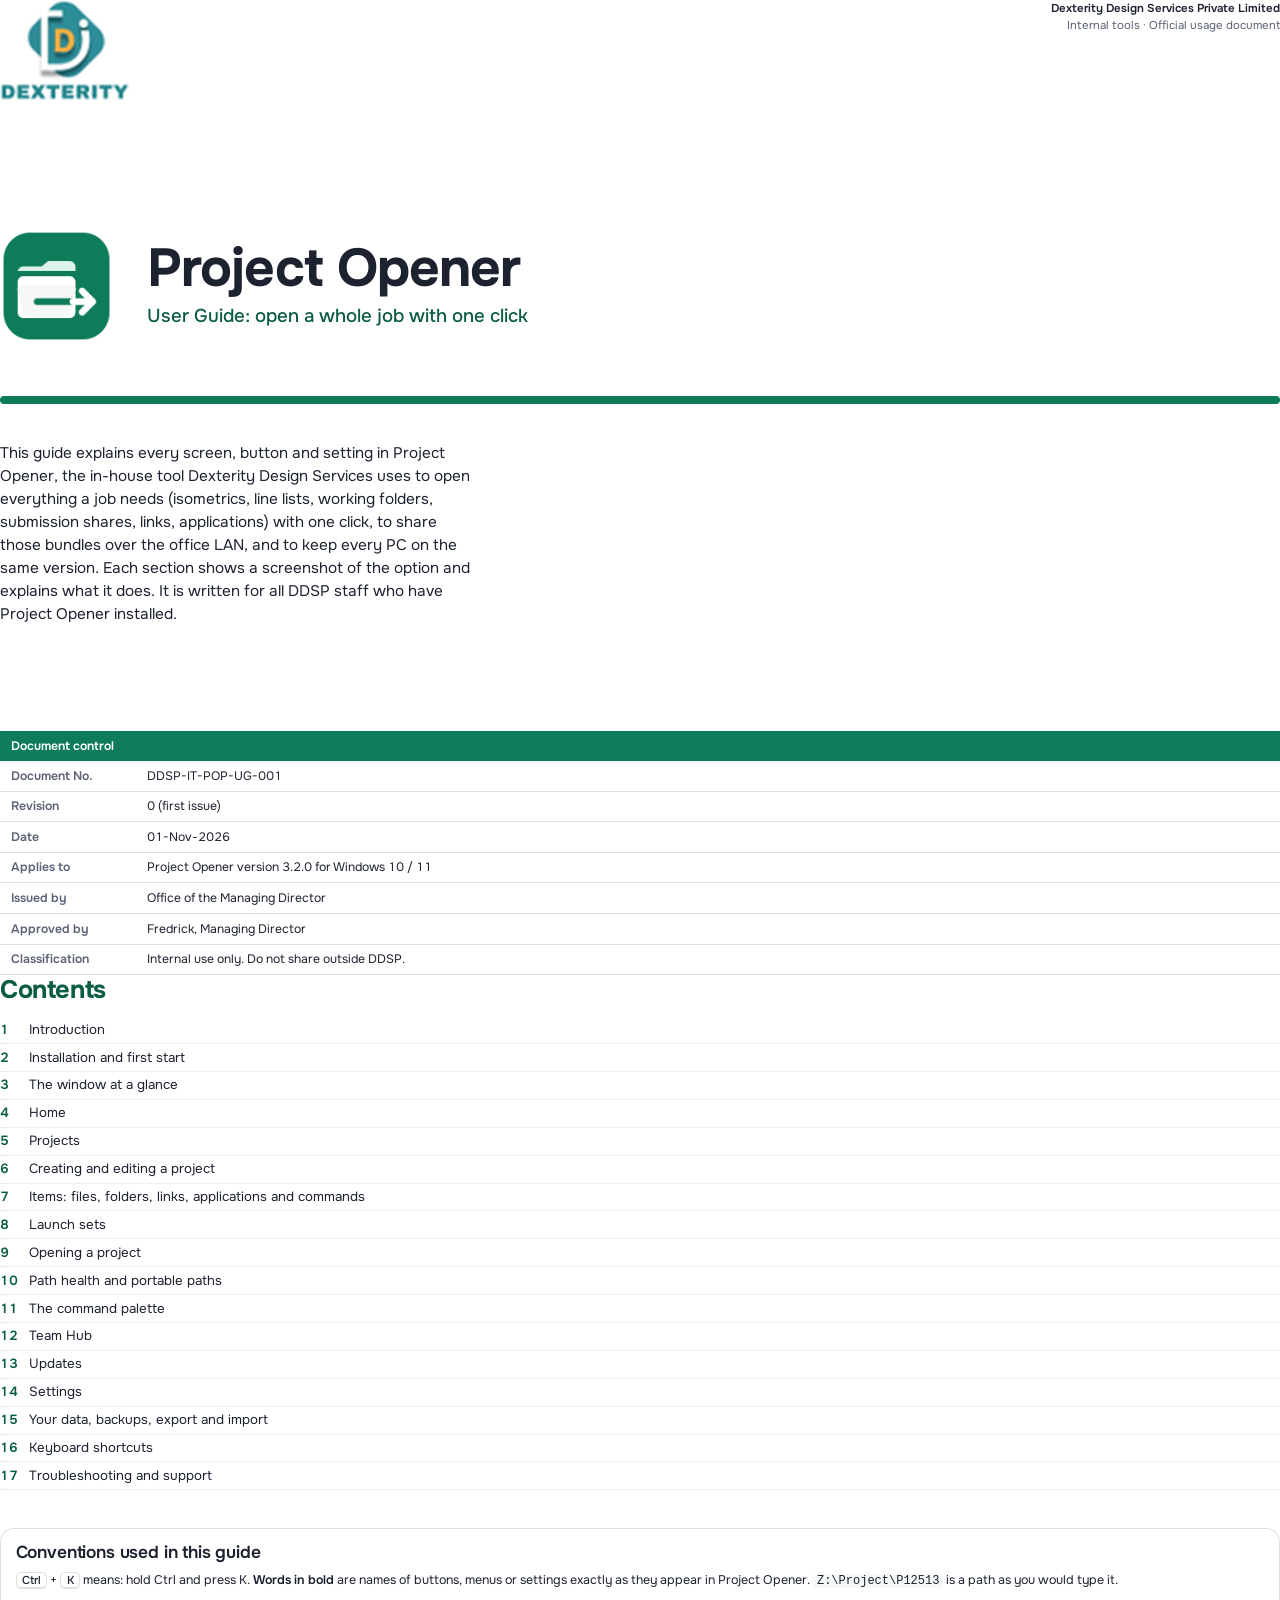
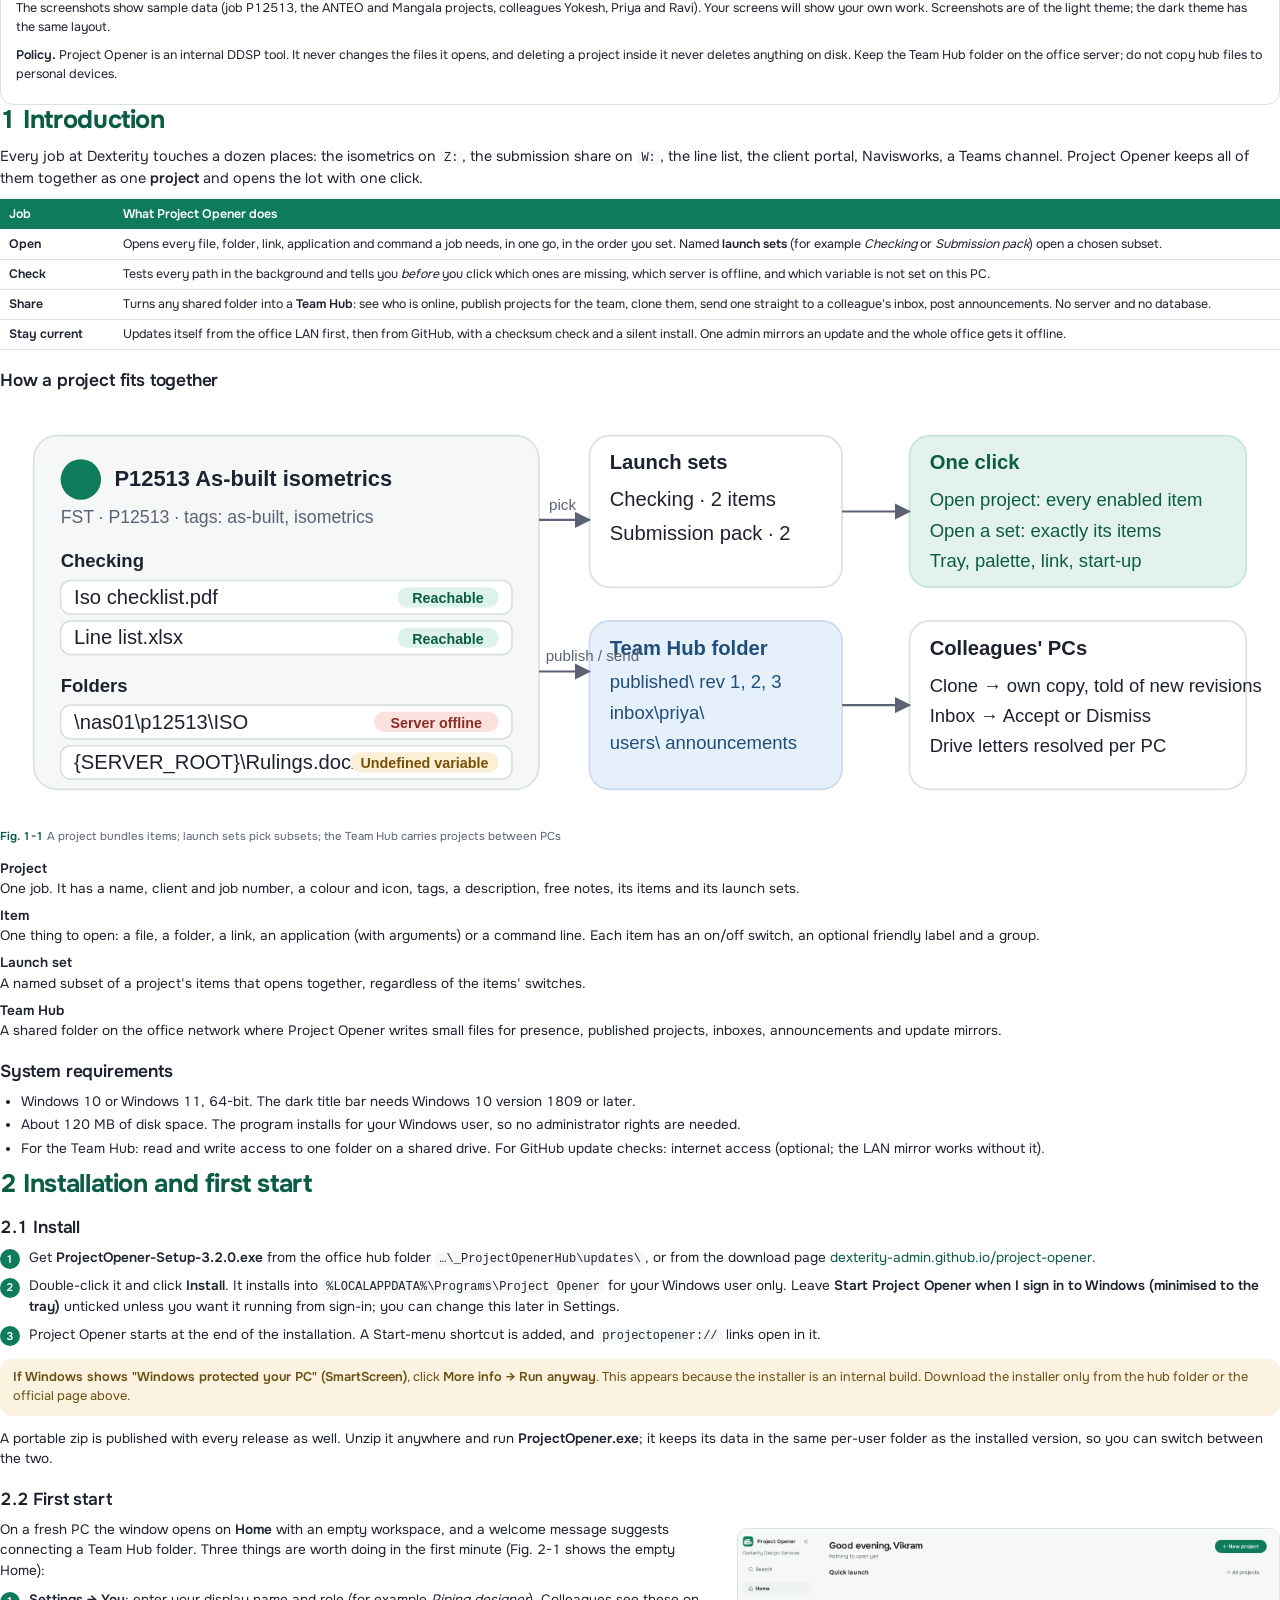
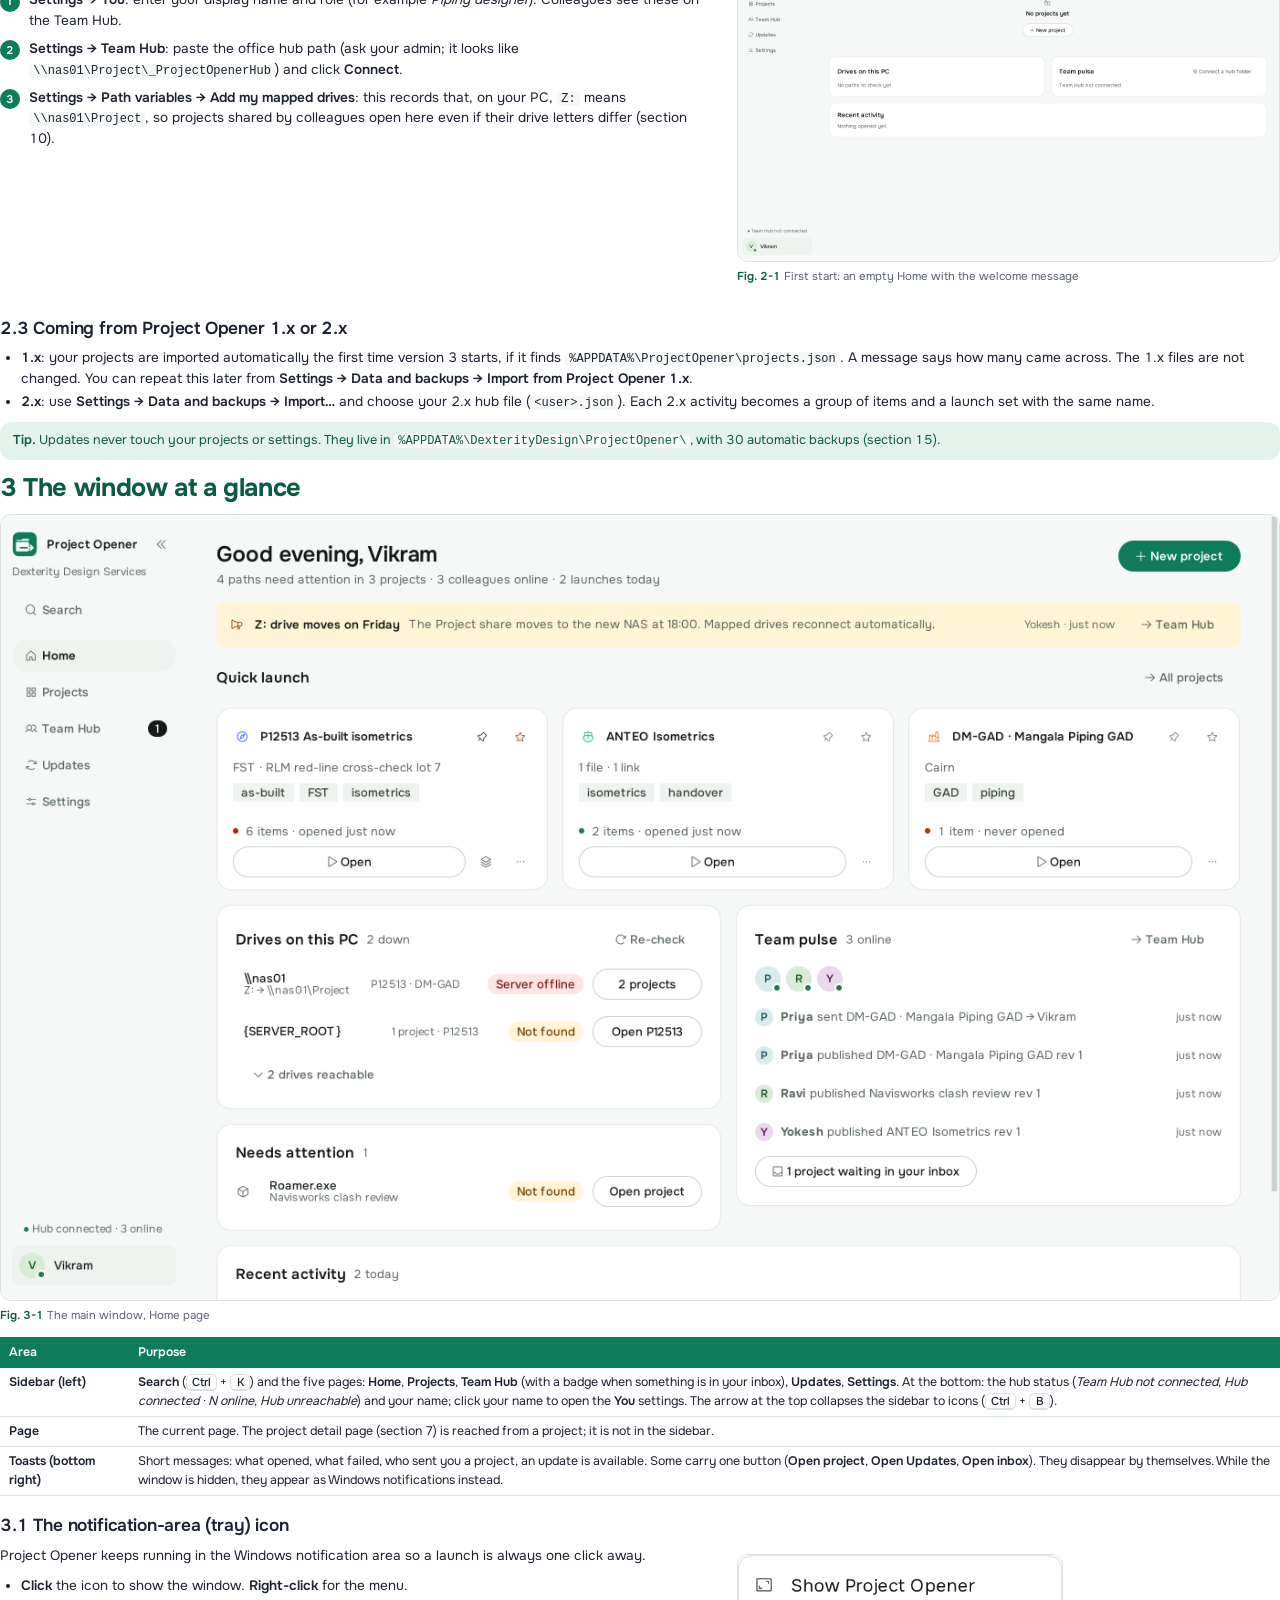
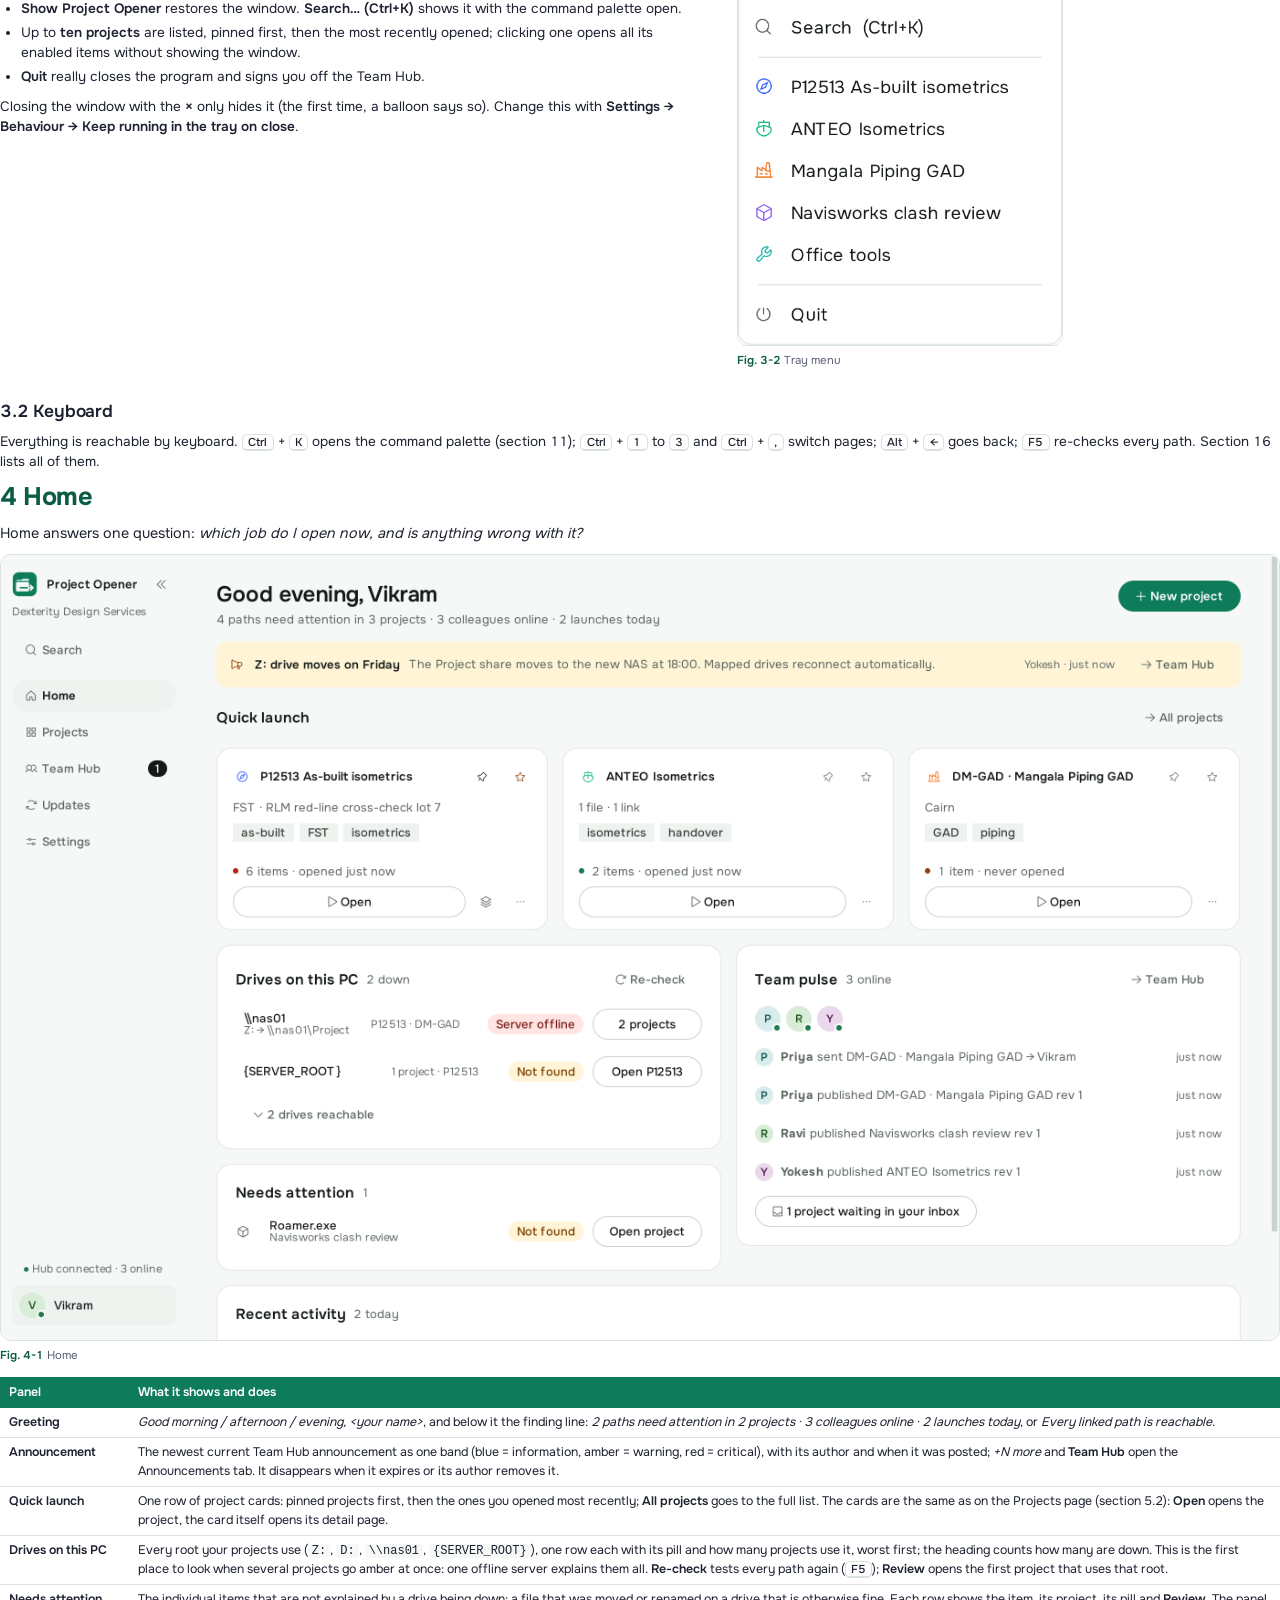
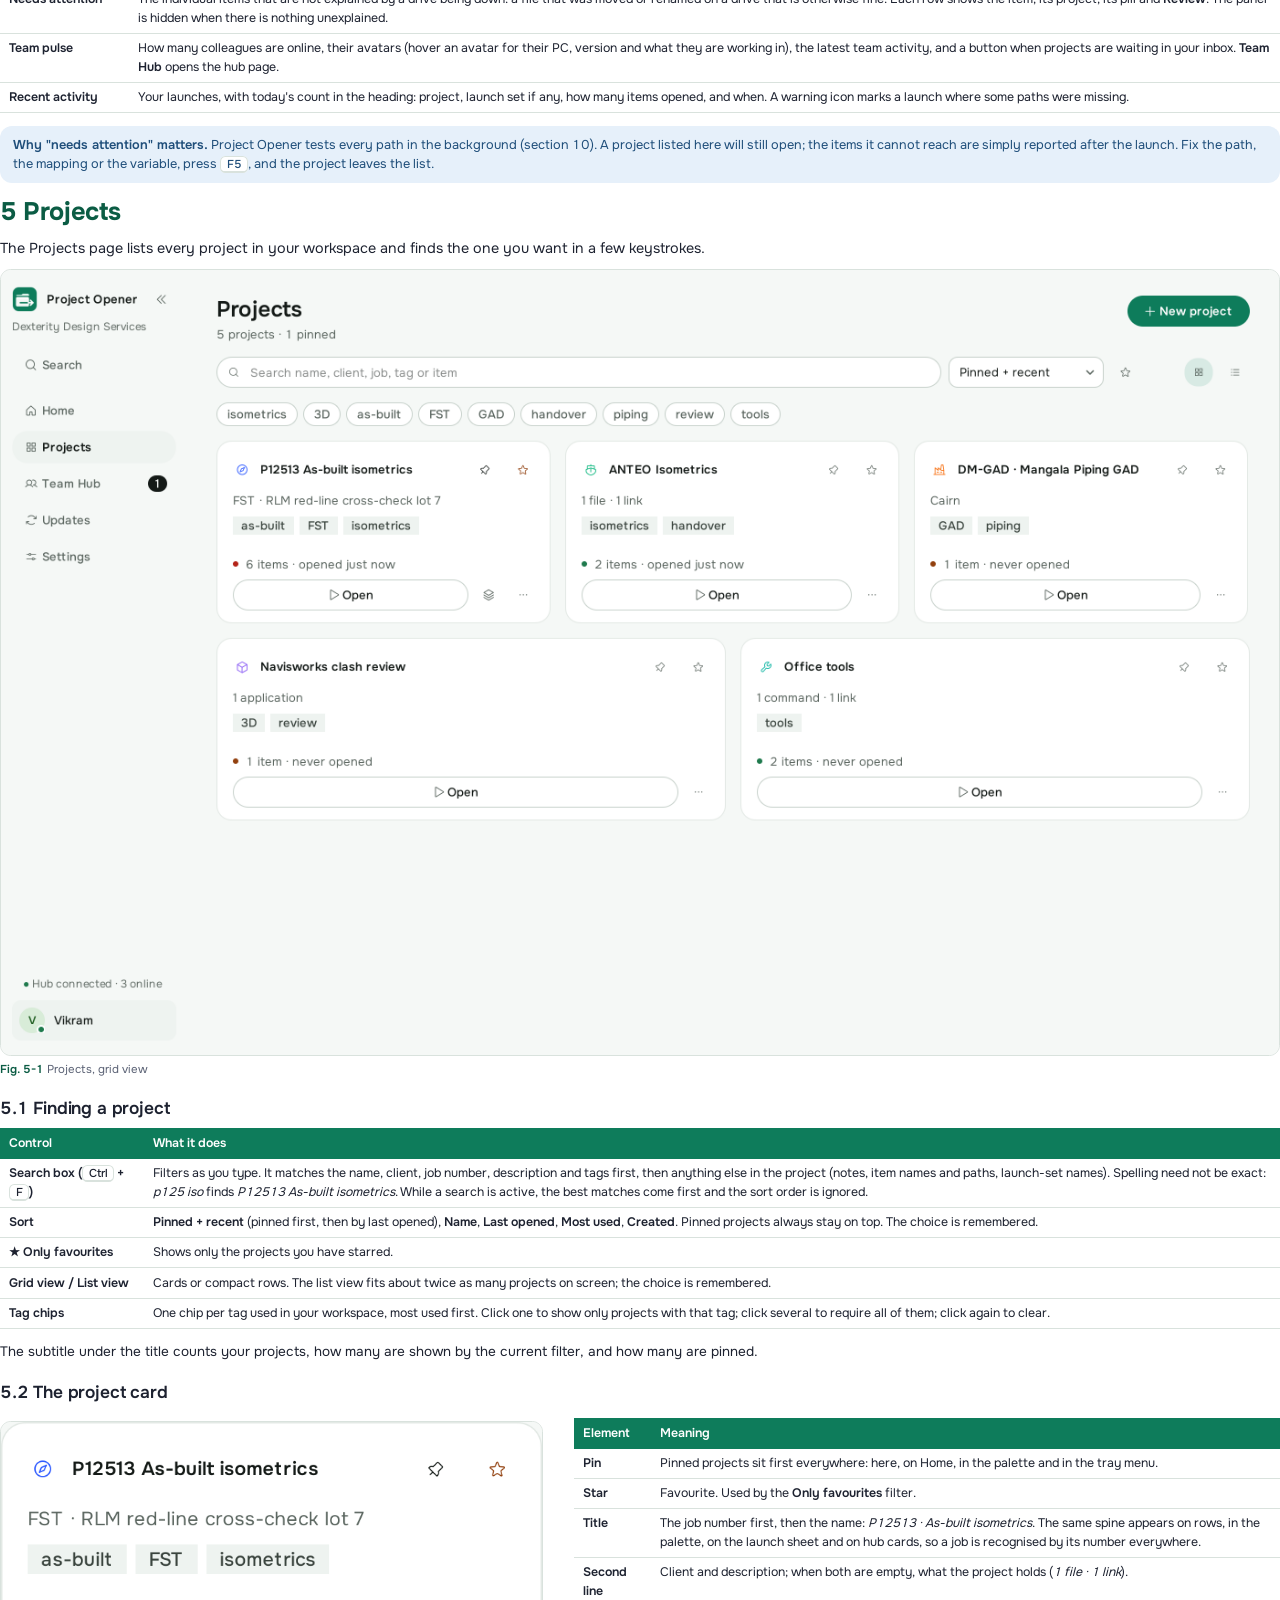
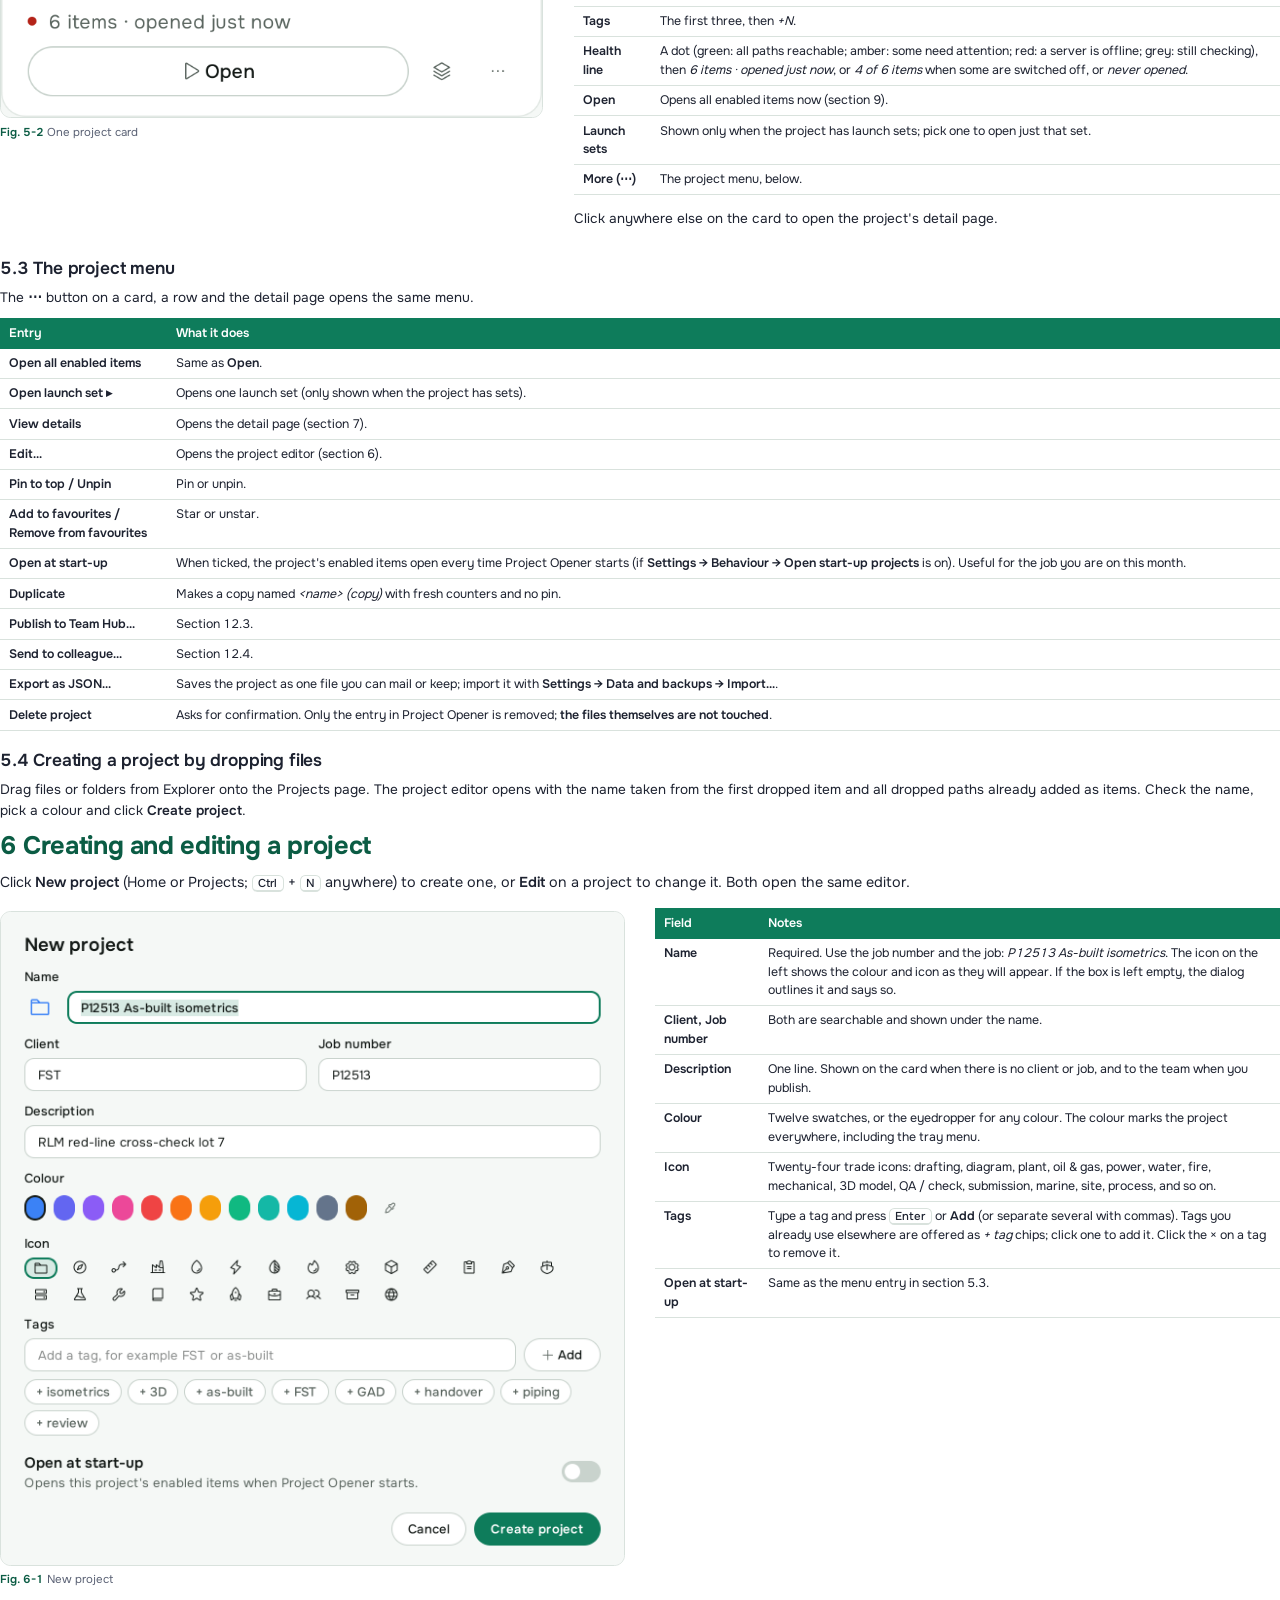
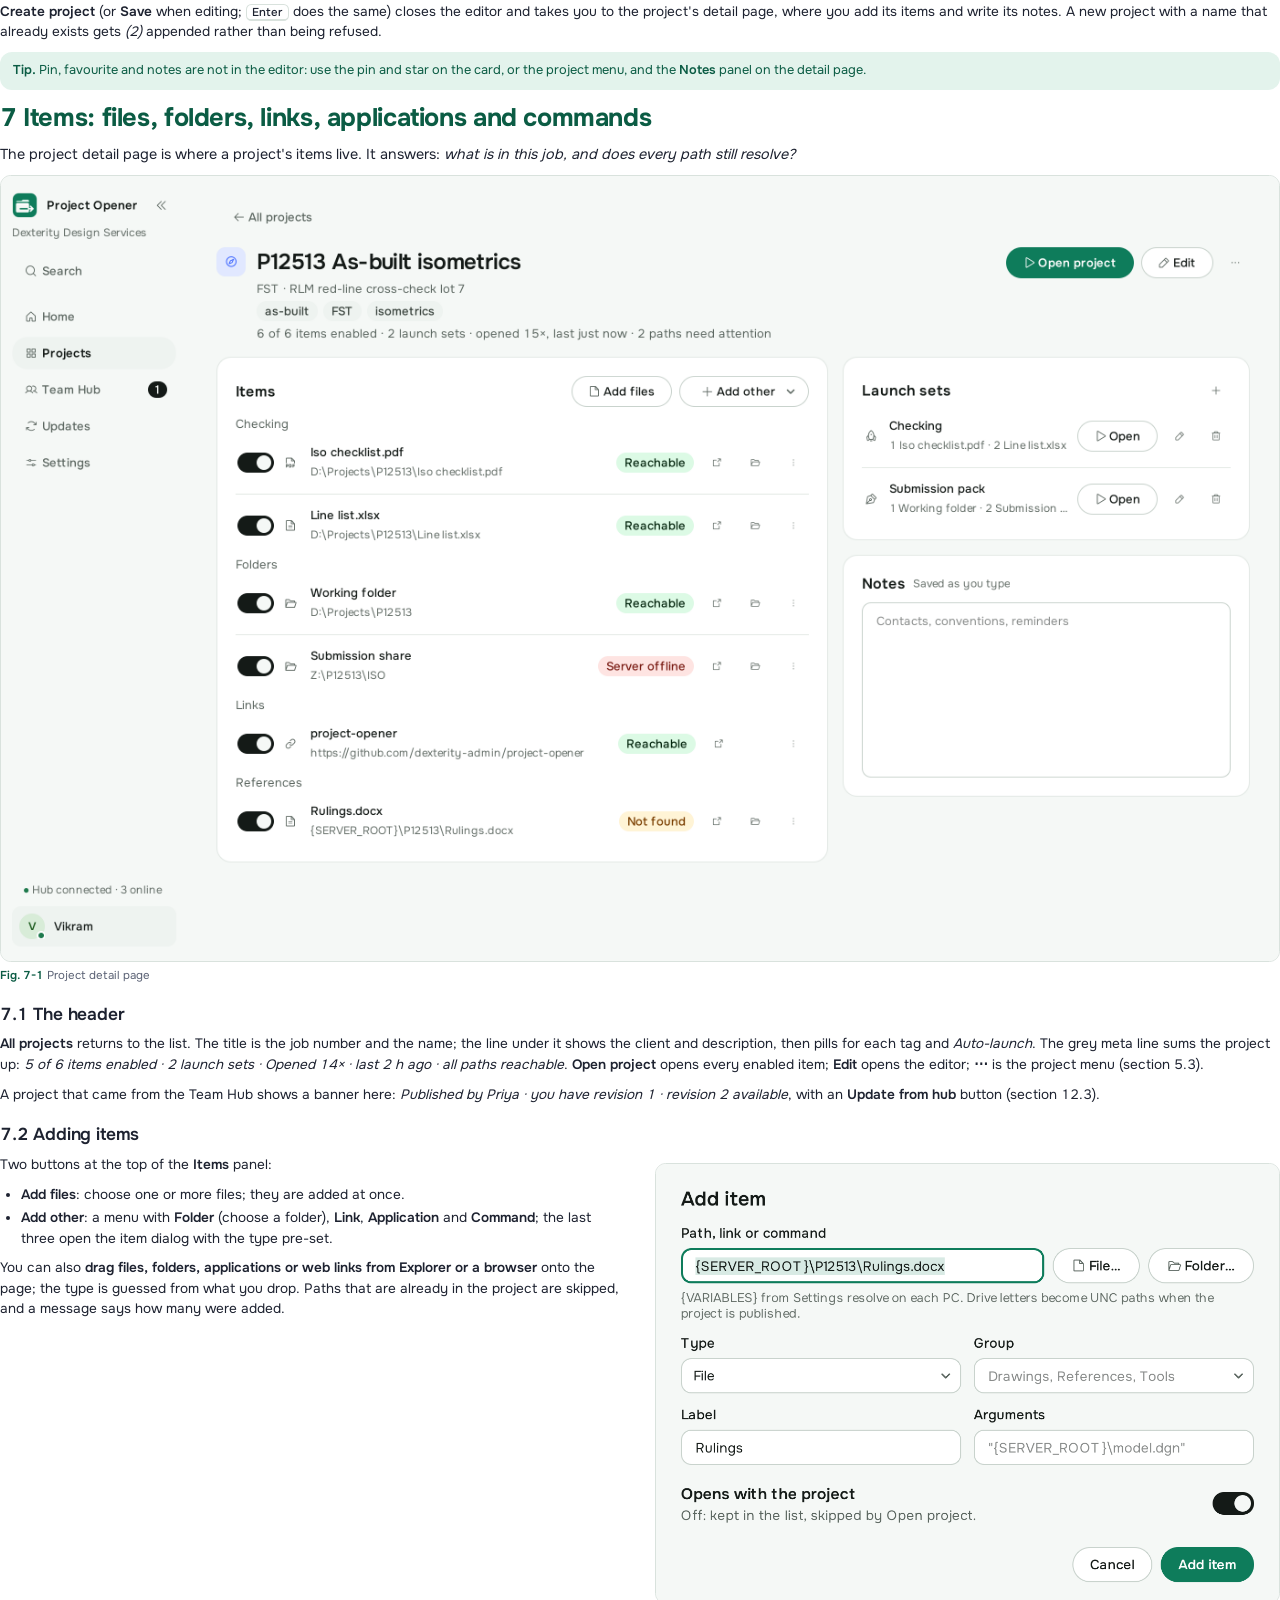
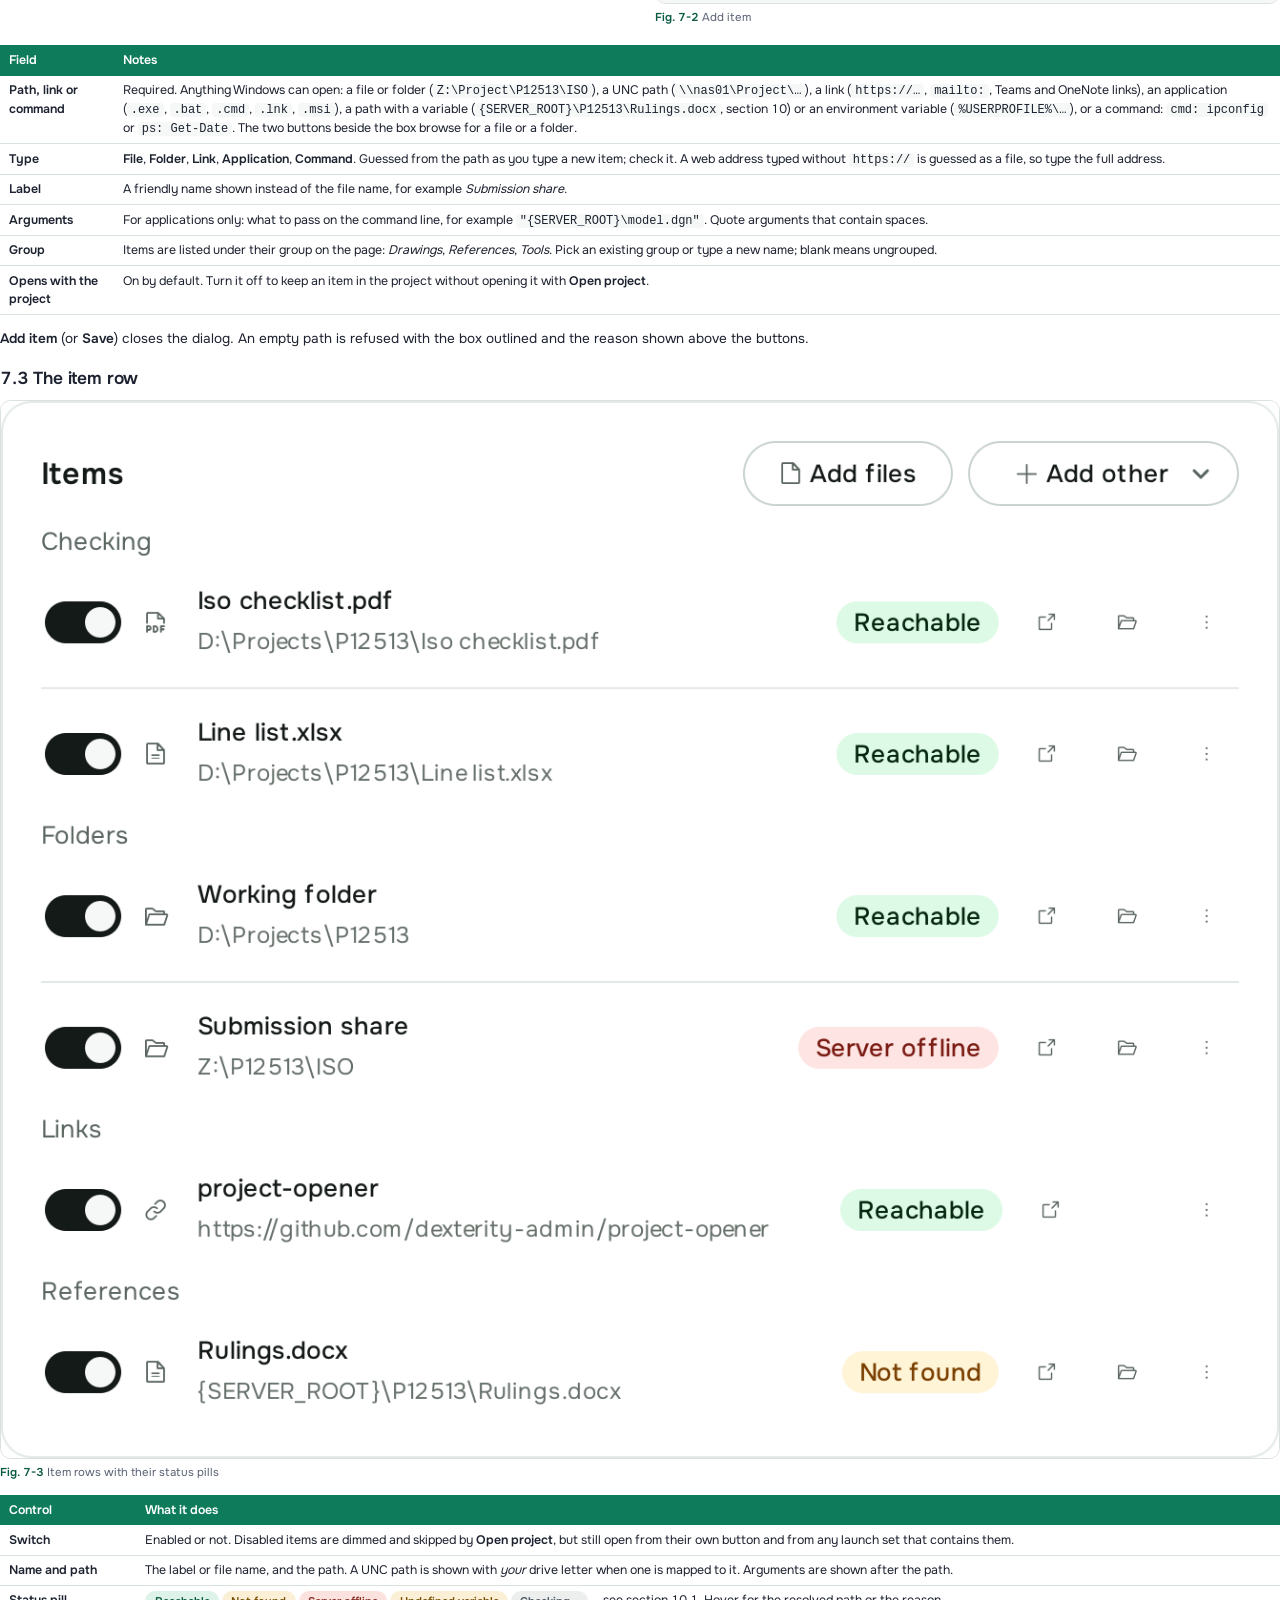
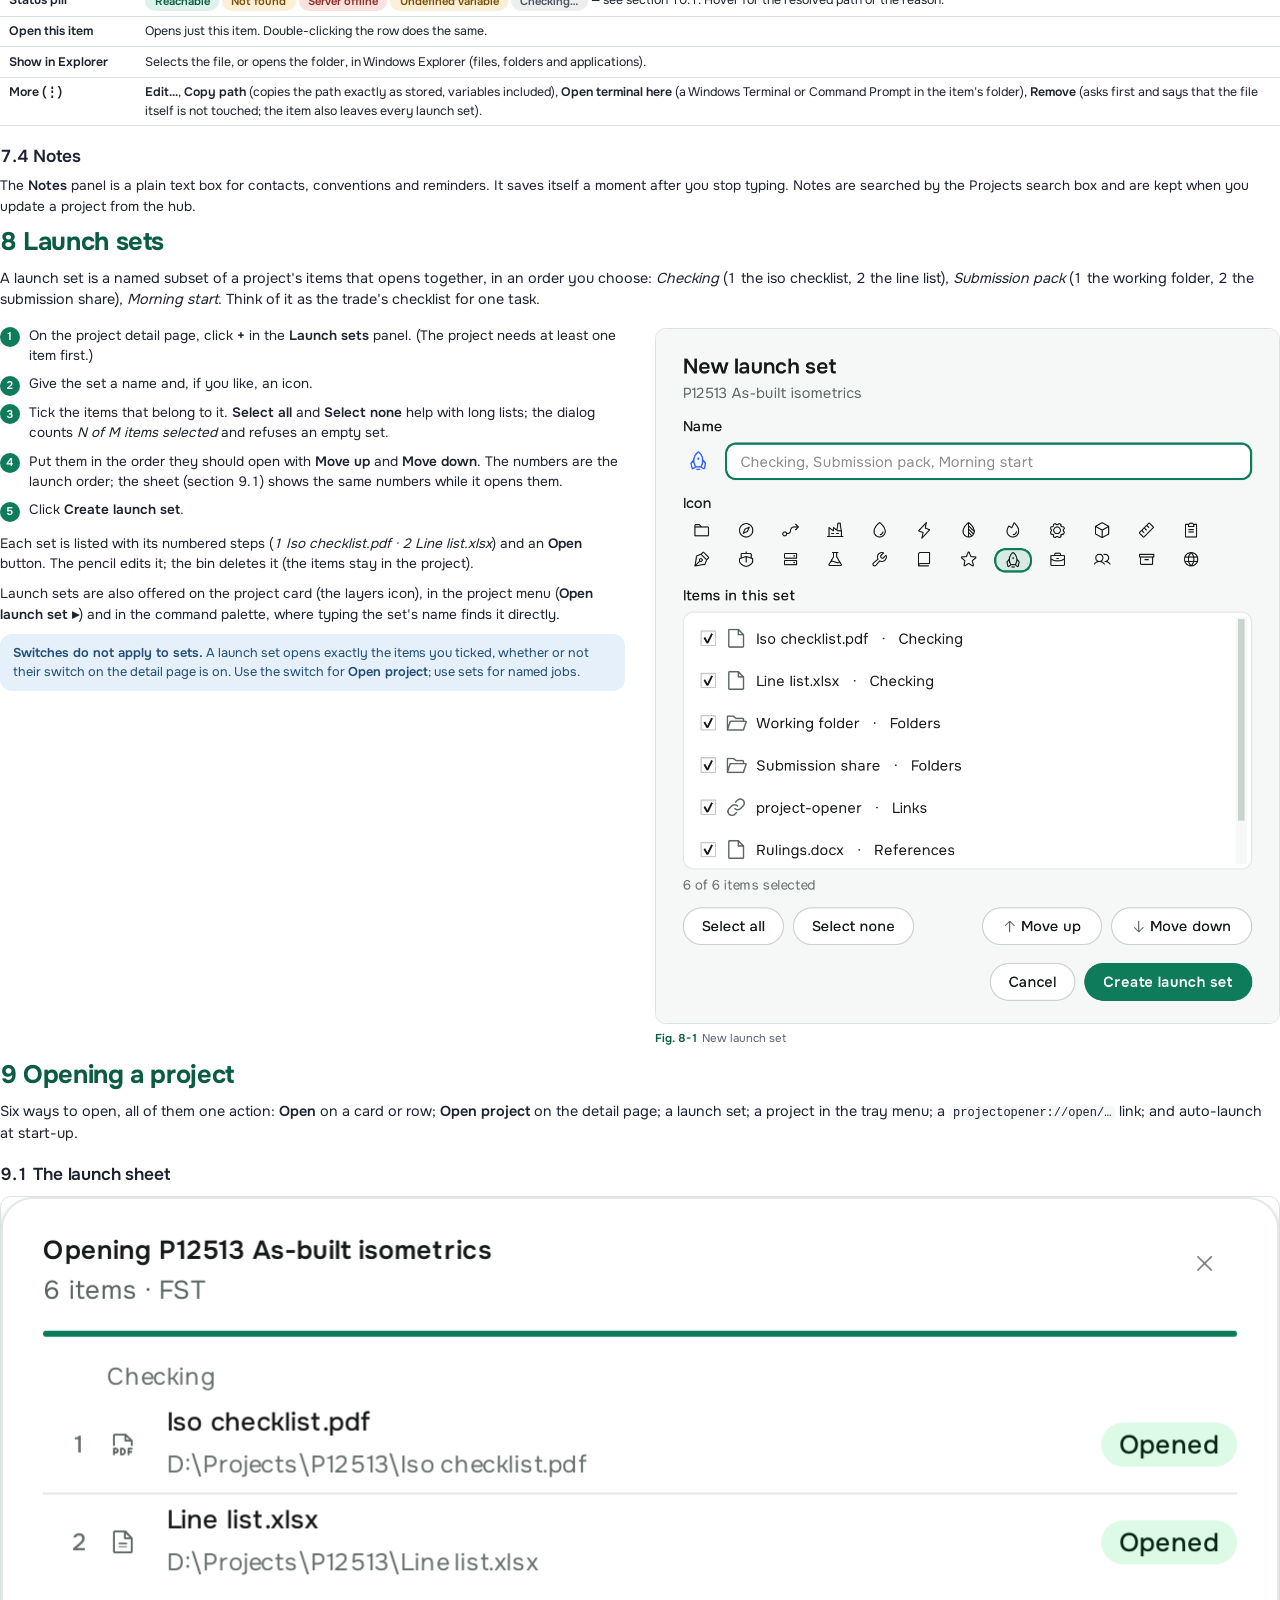
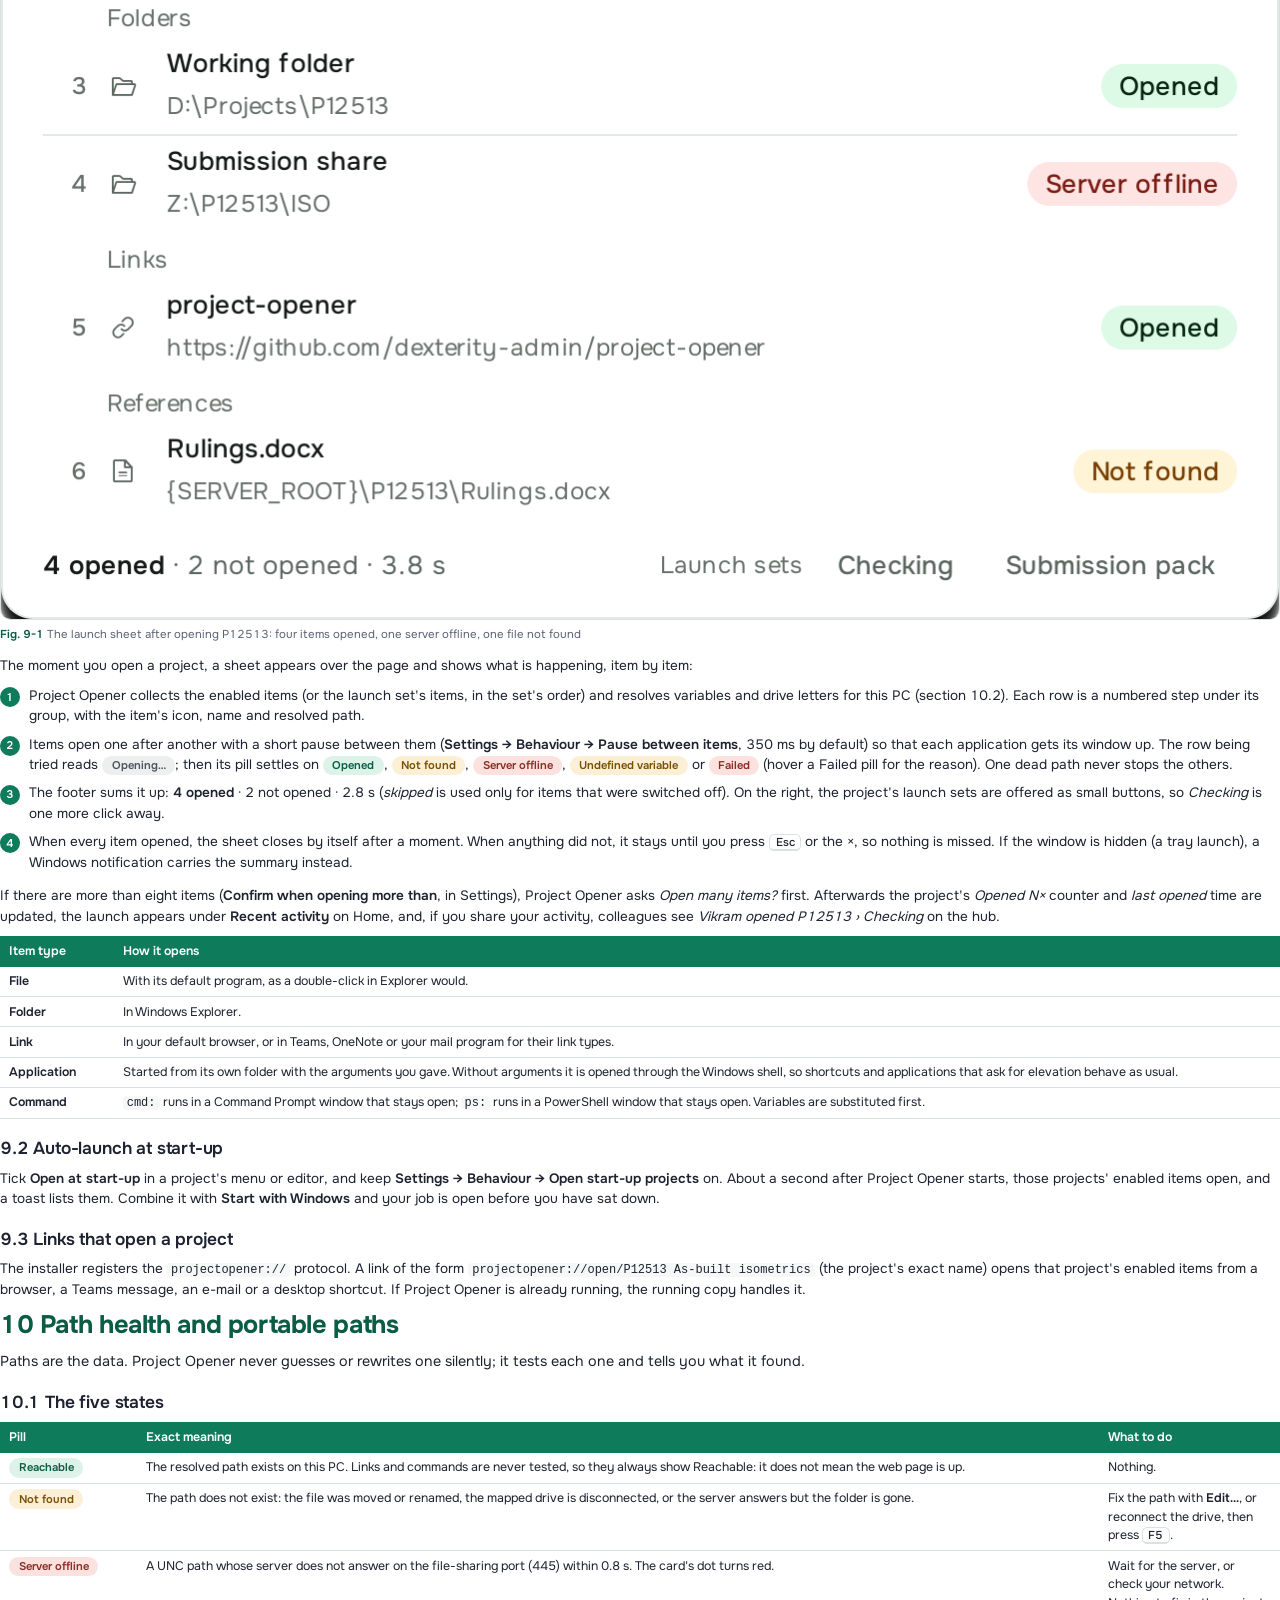
==== docs/guide/guide.html @ b3816e90 "3.2.0: app and landing page taken to a juror-confirmed 10/10, launch sheet, user guide App (independ" ====
<!doctype html>
<html lang="en">
<head>
<meta charset="utf-8">
<title>Project Opener User Guide</title>
<link rel="stylesheet" href="guide.css">
<script id="meta" type="application/json">
{"title": "Project Opener User Guide", "doc_no": "DDSP-IT-POP-UG-001", "rev": "0",
 "company": "Dexterity Design Services Private Limited", "classification": "Internal use only",
 "subject": "User guide for Project Opener 3.2 for Windows 10 / 11", "keywords": "Project Opener, Dexterity, user guide, launch bundle, Team Hub"}
</script>
</head>
<body>

<!-- ===================================================== COVER -->
<section class="cover">
  <div class="cover__top">
    <img src="dexterity-logo.png" alt="Dexterity">
    <div class="cover__org"><b>Dexterity Design Services Private Limited</b><br>Internal tools · Official usage document</div>
  </div>
  <div class="cover__title">
    <img src="../../project_opener/resources/icon/app-256.png" alt="">
    <div><h1>Project Opener</h1><p class="sub">User Guide: open a whole job with one click</p></div>
  </div>
  <div class="cover__rule"></div>
  <p class="cover__lead">This guide explains every screen, button and setting in Project Opener, the in-house tool
  Dexterity Design Services uses to open everything a job needs (isometrics, line lists, working folders,
  submission shares, links, applications) with one click, to share those bundles over the office LAN, and to
  keep every PC on the same version. Each section shows a screenshot of the option and explains what it does.
  It is written for all DDSP staff who have Project Opener installed.</p>
  <div class="cover__control">
    <table class="control">
      <tr><th colspan="2">Document control</th></tr>
      <tr><td>Document No.</td><td>DDSP-IT-POP-UG-001</td></tr>
      <tr><td>Revision</td><td>0 (first issue)</td></tr>
      <tr><td>Date</td><td>01-Nov-2026</td></tr>
      <tr><td>Applies to</td><td>Project Opener version 3.2.0 for Windows 10 / 11</td></tr>
      <tr><td>Issued by</td><td>Office of the Managing Director</td></tr>
      <tr><td>Approved by</td><td>Fredrick, Managing Director</td></tr>
      <tr><td>Classification</td><td>Internal use only. Do not share outside DDSP.</td></tr>
    </table>
  </div>
</section>

<!-- ===================================================== CONTENTS -->
<section class="sec toc">
  <h2>Contents</h2>
  <ol>
    <li><span class="n">1</span><span class="t">Introduction</span><span class="toc-page" data-sec="1"></span></li>
    <li><span class="n">2</span><span class="t">Installation and first start</span><span class="toc-page" data-sec="2"></span></li>
    <li><span class="n">3</span><span class="t">The window at a glance</span><span class="toc-page" data-sec="3"></span></li>
    <li><span class="n">4</span><span class="t">Home</span><span class="toc-page" data-sec="4"></span></li>
    <li><span class="n">5</span><span class="t">Projects</span><span class="toc-page" data-sec="5"></span></li>
    <li><span class="n">6</span><span class="t">Creating and editing a project</span><span class="toc-page" data-sec="6"></span></li>
    <li><span class="n">7</span><span class="t">Items: files, folders, links, applications and commands</span><span class="toc-page" data-sec="7"></span></li>
    <li><span class="n">8</span><span class="t">Launch sets</span><span class="toc-page" data-sec="8"></span></li>
    <li><span class="n">9</span><span class="t">Opening a project</span><span class="toc-page" data-sec="9"></span></li>
    <li><span class="n">10</span><span class="t">Path health and portable paths</span><span class="toc-page" data-sec="10"></span></li>
    <li><span class="n">11</span><span class="t">The command palette</span><span class="toc-page" data-sec="11"></span></li>
    <li><span class="n">12</span><span class="t">Team Hub</span><span class="toc-page" data-sec="12"></span></li>
    <li><span class="n">13</span><span class="t">Updates</span><span class="toc-page" data-sec="13"></span></li>
    <li><span class="n">14</span><span class="t">Settings</span><span class="toc-page" data-sec="14"></span></li>
    <li><span class="n">15</span><span class="t">Your data, backups, export and import</span><span class="toc-page" data-sec="15"></span></li>
    <li><span class="n">16</span><span class="t">Keyboard shortcuts</span><span class="toc-page" data-sec="16"></span></li>
    <li><span class="n">17</span><span class="t">Troubleshooting and support</span><span class="toc-page" data-sec="17"></span></li>
  </ol>
  <div class="conventions">
    <h3>Conventions used in this guide</h3>
    <p><kbd>Ctrl</kbd> + <kbd>K</kbd> means: hold Ctrl and press K. <b>Words in bold</b> are names of buttons, menus or settings
    exactly as they appear in Project Opener. <code>Z:\Project\P12513</code> is a path as you would type it.</p>
    <p>The screenshots show sample data (job P12513, the ANTEO and Mangala projects, colleagues Yokesh, Priya and Ravi).
    Your screens will show your own work. Screenshots are of the light theme; the dark theme has the same layout.</p>
    <p><b>Policy.</b> Project Opener is an internal DDSP tool. It never changes the files it opens, and deleting a project
    inside it never deletes anything on disk. Keep the Team Hub folder on the office server; do not copy hub files to
    personal devices.</p>
  </div>
</section>

<!-- ===================================================== 1 -->
<section class="sec">
  <h2>1 Introduction</h2>
  <p class="lead">Every job at Dexterity touches a dozen places: the isometrics on <code>Z:</code>, the submission share on
  <code>W:</code>, the line list, the client portal, Navisworks, a Teams channel. Project Opener keeps all of them together
  as one <b>project</b> and opens the lot with one click.</p>
  <table class="t wrap">
    <tr><th style="width:30mm">Job</th><th>What Project Opener does</th></tr>
    <tr><td>Open</td><td>Opens every file, folder, link, application and command a job needs, in one go, in the order you set. Named <b>launch sets</b> (for example <i>Checking</i> or <i>Submission pack</i>) open a chosen subset.</td></tr>
    <tr><td>Check</td><td>Tests every path in the background and tells you <i>before</i> you click which ones are missing, which server is offline, and which variable is not set on this PC.</td></tr>
    <tr><td>Share</td><td>Turns any shared folder into a <b>Team Hub</b>: see who is online, publish projects for the team, clone them, send one straight to a colleague's inbox, post announcements. No server and no database.</td></tr>
    <tr><td>Stay current</td><td>Updates itself from the office LAN first, then from GitHub, with a checksum check and a silent install. One admin mirrors an update and the whole office gets it offline.</td></tr>
  </table>
  <h3>How a project fits together</h3>
  <figure class="plain"><img src="figures/fig-concept.svg" alt="A project holds items, grouped, with launch sets choosing subsets; the project can be published to the hub, cloned, or sent to an inbox"><figcaption><b>Fig. 1-1</b> A project bundles items; launch sets pick subsets; the Team Hub carries projects between PCs</figcaption></figure>
  <dl class="kv">
    <dt>Project</dt><dd>One job. It has a name, client and job number, a colour and icon, tags, a description, free notes, its items and its launch sets.</dd>
    <dt>Item</dt><dd>One thing to open: a file, a folder, a link, an application (with arguments) or a command line. Each item has an on/off switch, an optional friendly label and a group.</dd>
    <dt>Launch set</dt><dd>A named subset of a project's items that opens together, regardless of the items' switches.</dd>
    <dt>Team Hub</dt><dd>A shared folder on the office network where Project Opener writes small files for presence, published projects, inboxes, announcements and update mirrors.</dd>
  </dl>
  <h3>System requirements</h3>
  <ul>
    <li>Windows 10 or Windows 11, 64-bit. The dark title bar needs Windows 10 version 1809 or later.</li>
    <li>About 120 MB of disk space. The program installs for your Windows user, so no administrator rights are needed.</li>
    <li>For the Team Hub: read and write access to one folder on a shared drive. For GitHub update checks: internet access (optional; the LAN mirror works without it).</li>
  </ul>
</section>

<!-- ===================================================== 2 -->
<section class="sec">
  <h2>2 Installation and first start</h2>
  <h3>2.1 Install</h3>
  <ol class="steps">
    <li>Get <b>ProjectOpener-Setup-3.2.0.exe</b> from the office hub folder <code>…\_ProjectOpenerHub\updates\</code>, or from the
        download page <a href="https://dexterity-admin.github.io/project-opener/">dexterity-admin.github.io/project-opener</a>.</li>
    <li>Double-click it and click <b>Install</b>. It installs into <code>%LOCALAPPDATA%\Programs\Project Opener</code> for your Windows user only.
        Leave <b>Start Project Opener when I sign in to Windows (minimised to the tray)</b> unticked unless you want it running from sign-in; you can change this later in Settings.</li>
    <li>Project Opener starts at the end of the installation. A Start-menu shortcut is added, and <code>projectopener://</code> links open in it.</li>
  </ol>
  <div class="note warn"><b>If Windows shows "Windows protected your PC" (SmartScreen)</b>, click <b>More info → Run anyway</b>. This appears because the
  installer is an internal build. Download the installer only from the hub folder or the official page above.</div>
  <p>A portable zip is published with every release as well. Unzip it anywhere and run <b>ProjectOpener.exe</b>; it keeps its data in the same
  per-user folder as the installed version, so you can switch between the two.</p>

  <h3>2.2 First start</h3>
  <div class="cols w60">
    <div>
      <p>On a fresh PC the window opens on <b>Home</b> with an empty workspace, and a welcome message suggests connecting a Team Hub folder.
      Three things are worth doing in the first minute (Fig. 2-1 shows the empty Home):</p>
      <ol class="steps">
        <li><b>Settings → You</b>: enter your display name and role (for example <i>Piping designer</i>). Colleagues see these on the Team Hub.</li>
        <li><b>Settings → Team Hub</b>: paste the office hub path (ask your admin; it looks like <code>\\nas01\Project\_ProjectOpenerHub</code>) and click <b>Connect</b>.</li>
        <li><b>Settings → Path variables → Add my mapped drives</b>: this records that, on your PC, <code>Z:</code> means <code>\\nas01\Project</code>, so projects shared by colleagues open here even if their drive letters differ (section 10).</li>
      </ol>
    </div>
    <figure><img src="figures/fig-first-run.png" alt="Home on first start, empty workspace with the welcome toast"><figcaption><b>Fig. 2-1</b> First start: an empty Home with the welcome message</figcaption></figure>
  </div>

  <h3>2.3 Coming from Project Opener 1.x or 2.x</h3>
  <ul>
    <li><b>1.x</b>: your projects are imported automatically the first time version 3 starts, if it finds <code>%APPDATA%\ProjectOpener\projects.json</code>. A message says how many came across. The 1.x files are not changed. You can repeat this later from <b>Settings → Data and backups → Import from Project Opener 1.x</b>.</li>
    <li><b>2.x</b>: use <b>Settings → Data and backups → Import…</b> and choose your 2.x hub file (<code>&lt;user&gt;.json</code>). Each 2.x activity becomes a group of items and a launch set with the same name.</li>
  </ul>
  <div class="note tip"><b>Tip.</b> Updates never touch your projects or settings. They live in <code>%APPDATA%\DexterityDesign\ProjectOpener\</code>, with 30 automatic backups (section 15).</div>
</section>

<!-- ===================================================== 3 -->
<section class="sec">
  <h2>3 The window at a glance</h2>
  <figure><img src="figures/fig-window.png" alt="The main window: sidebar on the left, Home page on the right"><figcaption><b>Fig. 3-1</b> The main window, Home page</figcaption></figure>
  <table class="t wrap">
    <tr><th style="width:34mm">Area</th><th>Purpose</th></tr>
    <tr><td>Sidebar (left)</td><td><b>Search</b> (<kbd>Ctrl</kbd> + <kbd>K</kbd>) and the five pages: <b>Home</b>, <b>Projects</b>, <b>Team Hub</b> (with a badge when something is in your inbox), <b>Updates</b>, <b>Settings</b>. At the bottom: the hub status (<i>Team Hub not connected</i>, <i>Hub connected · N online</i>, <i>Hub unreachable</i>) and your name; click your name to open the <b>You</b> settings. The arrow at the top collapses the sidebar to icons (<kbd>Ctrl</kbd> + <kbd>B</kbd>).</td></tr>
    <tr><td>Page</td><td>The current page. The project detail page (section 7) is reached from a project; it is not in the sidebar.</td></tr>
    <tr><td>Toasts (bottom right)</td><td>Short messages: what opened, what failed, who sent you a project, an update is available. Some carry one button (<b>Open project</b>, <b>Open Updates</b>, <b>Open inbox</b>). They disappear by themselves. While the window is hidden, they appear as Windows notifications instead.</td></tr>
  </table>
  <h3>3.1 The notification-area (tray) icon</h3>
  <div class="cols w60">
    <div>
      <p>Project Opener keeps running in the Windows notification area so a launch is always one click away.</p>
      <ul>
        <li><b>Click</b> the icon to show the window. <b>Right-click</b> for the menu.</li>
        <li><b>Show Project Opener</b> restores the window. <b>Search… (Ctrl+K)</b> shows it with the command palette open.</li>
        <li>Up to <b>ten projects</b> are listed, pinned first, then the most recently opened; clicking one opens all its enabled items without showing the window.</li>
        <li><b>Quit</b> really closes the program and signs you off the Team Hub.</li>
      </ul>
      <p>Closing the window with the <b>×</b> only hides it (the first time, a balloon says so). Change this with <b>Settings → Behaviour → Keep running in the tray on close</b>.</p>
    </div>
    <figure class="narrow"><img src="figures/fig-tray.png" alt="Tray menu with Show, Search, project entries and Quit"><figcaption><b>Fig. 3-2</b> Tray menu</figcaption></figure>
  </div>
  <h3>3.2 Keyboard</h3>
  <p>Everything is reachable by keyboard. <kbd>Ctrl</kbd> + <kbd>K</kbd> opens the command palette (section 11); <kbd>Ctrl</kbd> + <kbd>1</kbd> to <kbd>3</kbd> and <kbd>Ctrl</kbd> + <kbd>,</kbd> switch pages; <kbd>Alt</kbd> + <kbd>←</kbd> goes back; <kbd>F5</kbd> re-checks every path. Section 16 lists all of them.</p>
</section>

<!-- ===================================================== 4 -->
<section class="sec">
  <h2>4 Home</h2>
  <p class="lead">Home answers one question: <i>which job do I open now, and is anything wrong with it?</i></p>
  <figure><img src="figures/fig-home.png" alt="Home page with greeting, KPI strip, quick launch cards, needs attention and team panels"><figcaption><b>Fig. 4-1</b> Home</figcaption></figure>
  <table class="t wrap">
    <tr><th style="width:34mm">Panel</th><th>What it shows and does</th></tr>
    <tr><td>Greeting</td><td><i>Good morning / afternoon / evening, &lt;your name&gt;</i>, and below it the finding line: <i>2 paths need attention in 2 projects · 3 colleagues online · 2 launches today</i>, or <i>Every linked path is reachable</i>.</td></tr>
    <tr><td>Announcement</td><td>The newest current Team Hub announcement as one band (blue = information, amber = warning, red = critical), with its author and when it was posted; <i>+N more</i> and <b>Team Hub</b> open the Announcements tab. It disappears when it expires or its author removes it.</td></tr>
    <tr><td>Quick launch</td><td>One row of project cards: pinned projects first, then the ones you opened most recently; <b>All projects</b> goes to the full list. The cards are the same as on the Projects page (section 5.2): <b>Open</b> opens the project, the card itself opens its detail page.</td></tr>
    <tr><td>Drives on this PC</td><td>Every root your projects use (<code>Z:</code>, <code>D:</code>, <code>\\nas01</code>, <code>{SERVER_ROOT}</code>), one row each with its pill and how many projects use it, worst first; the heading counts how many are down. This is the first place to look when several projects go amber at once: one offline server explains them all. <b>Re-check</b> tests every path again (<kbd>F5</kbd>); <b>Review</b> opens the first project that uses that root.</td></tr>
    <tr><td>Needs attention</td><td>The individual items that are not explained by a drive being down: a file that was moved or renamed on a drive that is otherwise fine. Each row shows the item, its project, its pill and <b>Review</b>. The panel is hidden when there is nothing unexplained.</td></tr>
    <tr><td>Team pulse</td><td>How many colleagues are online, their avatars (hover an avatar for their PC, version and what they are working in), the latest team activity, and a button when projects are waiting in your inbox. <b>Team Hub</b> opens the hub page.</td></tr>
    <tr><td>Recent activity</td><td>Your launches, with today's count in the heading: project, launch set if any, how many items opened, and when. A warning icon marks a launch where some paths were missing.</td></tr>
  </table>
  <div class="note info"><b>Why "needs attention" matters.</b> Project Opener tests every path in the background (section 10). A project listed here will still open; the items it cannot reach are simply reported after the launch. Fix the path, the mapping or the variable, press <kbd>F5</kbd>, and the project leaves the list.</div>
</section>

<!-- ===================================================== 5 -->
<section class="sec">
  <h2>5 Projects</h2>
  <p class="lead">The Projects page lists every project in your workspace and finds the one you want in a few keystrokes.</p>
  <figure><img src="figures/fig-projects.png" alt="Projects page in grid view with the search box, sort menu, tag chips and project cards"><figcaption><b>Fig. 5-1</b> Projects, grid view</figcaption></figure>
  <h3>5.1 Finding a project</h3>
  <table class="t wrap">
    <tr><th style="width:38mm">Control</th><th>What it does</th></tr>
    <tr><td>Search box (<kbd>Ctrl</kbd> + <kbd>F</kbd>)</td><td>Filters as you type. It matches the name, client, job number, description and tags first, then anything else in the project (notes, item names and paths, launch-set names). Spelling need not be exact: <i>p125 iso</i> finds <i>P12513 As-built isometrics</i>. While a search is active, the best matches come first and the sort order is ignored.</td></tr>
    <tr><td>Sort</td><td><b>Pinned + recent</b> (pinned first, then by last opened), <b>Name</b>, <b>Last opened</b>, <b>Most used</b>, <b>Created</b>. Pinned projects always stay on top. The choice is remembered.</td></tr>
    <tr><td>★ Only favourites</td><td>Shows only the projects you have starred.</td></tr>
    <tr><td>Grid view / List view</td><td>Cards or compact rows. The list view fits about twice as many projects on screen; the choice is remembered.</td></tr>
    <tr><td>Tag chips</td><td>One chip per tag used in your workspace, most used first. Click one to show only projects with that tag; click several to require all of them; click again to clear.</td></tr>
  </table>
  <p>The subtitle under the title counts your projects, how many are shown by the current filter, and how many are pinned.</p>
  <h3>5.2 The project card</h3>
  <div class="cols w40">
    <figure><img src="figures/fig-card.png" alt="A project card with its pin and star, tags, health line, Open button, launch sets and More buttons"><figcaption><b>Fig. 5-2</b> One project card</figcaption></figure>
    <div>
      <table class="t wrap">
        <tr><th>Element</th><th>Meaning</th></tr>
        <tr><td>Pin</td><td>Pinned projects sit first everywhere: here, on Home, in the palette and in the tray menu.</td></tr>
        <tr><td>Star</td><td>Favourite. Used by the <b>Only favourites</b> filter.</td></tr>
        <tr><td>Title</td><td>The job number first, then the name: <i>P12513 · As-built isometrics</i>. The same spine appears on rows, in the palette, on the launch sheet and on hub cards, so a job is recognised by its number everywhere.</td></tr>
        <tr><td>Second line</td><td>Client and description; when both are empty, what the project holds (<i>1 file · 1 link</i>).</td></tr>
        <tr><td>Tags</td><td>The first three, then <i>+N</i>.</td></tr>
        <tr><td>Health line</td><td>A dot (green: all paths reachable; amber: some need attention; red: a server is offline; grey: still checking), then <i>6 items · opened just now</i>, or <i>4 of 6 items</i> when some are switched off, or <i>never opened</i>.</td></tr>
        <tr><td><b>Open</b></td><td>Opens all enabled items now (section 9).</td></tr>
        <tr><td>Launch sets</td><td>Shown only when the project has launch sets; pick one to open just that set.</td></tr>
        <tr><td>More (⋯)</td><td>The project menu, below.</td></tr>
      </table>
      <p>Click anywhere else on the card to open the project's detail page.</p>
    </div>
  </div>
  <h3>5.3 The project menu</h3>
  <p>The <b>⋯</b> button on a card, a row and the detail page opens the same menu.</p>
  <table class="t wrap">
    <tr><th style="width:44mm">Entry</th><th>What it does</th></tr>
    <tr><td>Open all enabled items</td><td>Same as <b>Open</b>.</td></tr>
    <tr><td>Open launch set ▸</td><td>Opens one launch set (only shown when the project has sets).</td></tr>
    <tr><td>View details</td><td>Opens the detail page (section 7).</td></tr>
    <tr><td>Edit…</td><td>Opens the project editor (section 6).</td></tr>
    <tr><td>Pin to top / Unpin</td><td>Pin or unpin.</td></tr>
    <tr><td>Add to favourites / Remove from favourites</td><td>Star or unstar.</td></tr>
    <tr><td>Open at start-up</td><td>When ticked, the project's enabled items open every time Project Opener starts (if <b>Settings → Behaviour → Open start-up projects</b> is on). Useful for the job you are on this month.</td></tr>
    <tr><td>Duplicate</td><td>Makes a copy named <i>&lt;name&gt; (copy)</i> with fresh counters and no pin.</td></tr>
    <tr><td>Publish to Team Hub…</td><td>Section 12.3.</td></tr>
    <tr><td>Send to colleague…</td><td>Section 12.4.</td></tr>
    <tr><td>Export as JSON…</td><td>Saves the project as one file you can mail or keep; import it with <b>Settings → Data and backups → Import…</b>.</td></tr>
    <tr><td>Delete project</td><td>Asks for confirmation. Only the entry in Project Opener is removed; <b>the files themselves are not touched</b>.</td></tr>
  </table>
  <h3>5.4 Creating a project by dropping files</h3>
  <p>Drag files or folders from Explorer onto the Projects page. The project editor opens with the name taken from the first dropped item and all dropped paths already added as items. Check the name, pick a colour and click <b>Create project</b>.</p>
</section>

<!-- ===================================================== 6 -->
<section class="sec">
  <h2>6 Creating and editing a project</h2>
  <p class="lead">Click <b>New project</b> (Home or Projects; <kbd>Ctrl</kbd> + <kbd>N</kbd> anywhere) to create one, or <b>Edit</b> on a project to change it. Both open the same editor.</p>
  <div class="cols">
    <figure><img src="figures/fig-project-editor.png" alt="The New project dialog: name, client and job, description, colour swatches, icon grid, tags, notes, auto-launch switch"><figcaption><b>Fig. 6-1</b> New project</figcaption></figure>
    <div>
      <table class="t wrap">
        <tr><th>Field</th><th>Notes</th></tr>
        <tr><td>Name</td><td>Required. Use the job number and the job: <i>P12513 As-built isometrics</i>. The icon on the left shows the colour and icon as they will appear. If the box is left empty, the dialog outlines it and says so.</td></tr>
        <tr><td>Client, Job number</td><td>Both are searchable and shown under the name.</td></tr>
        <tr><td>Description</td><td>One line. Shown on the card when there is no client or job, and to the team when you publish.</td></tr>
        <tr><td>Colour</td><td>Twelve swatches, or the eyedropper for any colour. The colour marks the project everywhere, including the tray menu.</td></tr>
        <tr><td>Icon</td><td>Twenty-four trade icons: drafting, diagram, plant, oil &amp; gas, power, water, fire, mechanical, 3D model, QA / check, submission, marine, site, process, and so on.</td></tr>
        <tr><td>Tags</td><td>Type a tag and press <kbd>Enter</kbd> or <b>Add</b> (or separate several with commas). Tags you already use elsewhere are offered as <i>+ tag</i> chips; click one to add it. Click the × on a tag to remove it.</td></tr>
        <tr><td>Open at start-up</td><td>Same as the menu entry in section 5.3.</td></tr>
      </table>
    </div>
  </div>
  <p><b>Create project</b> (or <b>Save</b> when editing; <kbd>Enter</kbd> does the same) closes the editor and takes you to the project's detail page, where you add its items and write its notes. A new project with a name that already exists gets <i>(2)</i> appended rather than being refused.</p>
  <div class="note tip"><b>Tip.</b> Pin, favourite and notes are not in the editor: use the pin and star on the card, or the project menu, and the <b>Notes</b> panel on the detail page.</div>
</section>

<!-- ===================================================== 7 -->
<section class="sec">
  <h2>7 Items: files, folders, links, applications and commands</h2>
  <p class="lead">The project detail page is where a project's items live. It answers: <i>what is in this job, and does every path still resolve?</i></p>
  <figure><img src="figures/fig-detail.png" alt="Project detail page: header with Open project, Edit and More; items grouped with status pills; launch sets and notes panels"><figcaption><b>Fig. 7-1</b> Project detail page</figcaption></figure>
  <h3>7.1 The header</h3>
  <p><b>All projects</b> returns to the list. The title is the job number and the name; the line under it shows the client and description, then pills for each tag and <i>Auto-launch</i>. The grey meta line sums the project up: <i>5 of 6 items enabled · 2 launch sets · Opened 14× · last 2 h ago · all paths reachable</i>. <b>Open project</b> opens every enabled item; <b>Edit</b> opens the editor; <b>⋯</b> is the project menu (section 5.3).</p>
  <p>A project that came from the Team Hub shows a banner here: <i>Published by Priya · you have revision 1 · revision 2 available</i>, with an <b>Update from hub</b> button (section 12.3).</p>

  <h3>7.2 Adding items</h3>
  <div class="cols">
    <div>
      <p>Two buttons at the top of the <b>Items</b> panel:</p>
      <ul>
        <li><b>Add files</b>: choose one or more files; they are added at once.</li>
        <li><b>Add other</b>: a menu with <b>Folder</b> (choose a folder), <b>Link</b>, <b>Application</b> and <b>Command</b>; the last three open the item dialog with the type pre-set.</li>
      </ul>
      <p>You can also <b>drag files, folders, applications or web links from Explorer or a browser</b> onto the page; the type is guessed from what you drop. Paths that are already in the project are skipped, and a message says how many were added.</p>
    </div>
    <figure><img src="figures/fig-item-editor.png" alt="The Add item dialog: path with browse buttons, type, label, arguments, group, enabled"><figcaption><b>Fig. 7-2</b> Add item</figcaption></figure>
  </div>
  <table class="t wrap">
    <tr><th style="width:30mm">Field</th><th>Notes</th></tr>
    <tr><td>Path, link or command</td><td>Required. Anything Windows can open: a file or folder (<code>Z:\Project\P12513\ISO</code>), a UNC path (<code>\\nas01\Project\…</code>), a link (<code>https://…</code>, <code>mailto:</code>, Teams and OneNote links), an application (<code>.exe</code>, <code>.bat</code>, <code>.cmd</code>, <code>.lnk</code>, <code>.msi</code>), a path with a variable (<code>{SERVER_ROOT}\P12513\Rulings.docx</code>, section 10) or an environment variable (<code>%USERPROFILE%\…</code>), or a command: <code>cmd: ipconfig</code> or <code>ps: Get-Date</code>. The two buttons beside the box browse for a file or a folder.</td></tr>
    <tr><td>Type</td><td><b>File</b>, <b>Folder</b>, <b>Link</b>, <b>Application</b>, <b>Command</b>. Guessed from the path as you type a new item; check it. A web address typed without <code>https://</code> is guessed as a file, so type the full address.</td></tr>
    <tr><td>Label</td><td>A friendly name shown instead of the file name, for example <i>Submission share</i>.</td></tr>
    <tr><td>Arguments</td><td>For applications only: what to pass on the command line, for example <code>"{SERVER_ROOT}\model.dgn"</code>. Quote arguments that contain spaces.</td></tr>
    <tr><td>Group</td><td>Items are listed under their group on the page: <i>Drawings</i>, <i>References</i>, <i>Tools</i>. Pick an existing group or type a new name; blank means ungrouped.</td></tr>
    <tr><td>Opens with the project</td><td>On by default. Turn it off to keep an item in the project without opening it with <b>Open project</b>.</td></tr>
  </table>
  <p><b>Add item</b> (or <b>Save</b>) closes the dialog. An empty path is refused with the box outlined and the reason shown above the buttons.</p>

  <h3>7.3 The item row</h3>
  <figure><img src="figures/fig-item-rows.png" alt="Item rows: switch, icon, name and path, status pill, open, show in Explorer and more buttons"><figcaption><b>Fig. 7-3</b> Item rows with their status pills</figcaption></figure>
  <table class="t wrap">
    <tr><th style="width:36mm">Control</th><th>What it does</th></tr>
    <tr><td>Switch</td><td>Enabled or not. Disabled items are dimmed and skipped by <b>Open project</b>, but still open from their own button and from any launch set that contains them.</td></tr>
    <tr><td>Name and path</td><td>The label or file name, and the path. A UNC path is shown with <i>your</i> drive letter when one is mapped to it. Arguments are shown after the path.</td></tr>
    <tr><td>Status pill</td><td><span class="pill ok">Reachable</span> <span class="pill warn">Not found</span> <span class="pill bad">Server offline</span> <span class="pill warn">Undefined variable</span> <span class="pill neutral">Checking…</span> — see section 10.1. Hover for the resolved path or the reason.</td></tr>
    <tr><td>Open this item</td><td>Opens just this item. Double-clicking the row does the same.</td></tr>
    <tr><td>Show in Explorer</td><td>Selects the file, or opens the folder, in Windows Explorer (files, folders and applications).</td></tr>
    <tr><td>More (⋮)</td><td><b>Edit…</b>, <b>Copy path</b> (copies the path exactly as stored, variables included), <b>Open terminal here</b> (a Windows Terminal or Command Prompt in the item's folder), <b>Remove</b> (asks first and says that the file itself is not touched; the item also leaves every launch set).</td></tr>
  </table>
  <h3>7.4 Notes</h3>
  <p>The <b>Notes</b> panel is a plain text box for contacts, conventions and reminders. It saves itself a moment after you stop typing. Notes are searched by the Projects search box and are kept when you update a project from the hub.</p>
</section>

<!-- ===================================================== 8 -->
<section class="sec">
  <h2>8 Launch sets</h2>
  <p class="lead">A launch set is a named subset of a project's items that opens together, in an order you choose: <i>Checking</i> (1 the iso checklist, 2 the line list), <i>Submission pack</i> (1 the working folder, 2 the submission share), <i>Morning start</i>. Think of it as the trade's checklist for one task.</p>
  <div class="cols">
    <div>
      <ol class="steps">
        <li>On the project detail page, click <b>+</b> in the <b>Launch sets</b> panel. (The project needs at least one item first.)</li>
        <li>Give the set a name and, if you like, an icon.</li>
        <li>Tick the items that belong to it. <b>Select all</b> and <b>Select none</b> help with long lists; the dialog counts <i>N of M items selected</i> and refuses an empty set.</li>
        <li>Put them in the order they should open with <b>Move up</b> and <b>Move down</b>. The numbers are the launch order; the sheet (section 9.1) shows the same numbers while it opens them.</li>
        <li>Click <b>Create launch set</b>.</li>
      </ol>
      <p>Each set is listed with its numbered steps (<i>1 Iso checklist.pdf · 2 Line list.xlsx</i>) and an <b>Open</b> button. The pencil edits it; the bin deletes it (the items stay in the project).</p>
      <p>Launch sets are also offered on the project card (the layers icon), in the project menu (<b>Open launch set ▸</b>) and in the command palette, where typing the set's name finds it directly.</p>
      <div class="note info"><b>Switches do not apply to sets.</b> A launch set opens exactly the items you ticked, whether or not their switch on the detail page is on. Use the switch for <b>Open project</b>; use sets for named jobs.</div>
    </div>
    <figure><img src="figures/fig-launchset-editor.png" alt="The New launch set dialog with name, icon and a checklist of items"><figcaption><b>Fig. 8-1</b> New launch set</figcaption></figure>
  </div>
</section>

<!-- ===================================================== 9 -->
<section class="sec">
  <h2>9 Opening a project</h2>
  <p class="lead">Six ways to open, all of them one action: <b>Open</b> on a card or row; <b>Open project</b> on the detail page; a launch set; a project in the tray menu; a <code>projectopener://open/…</code> link; and auto-launch at start-up.</p>
  <h3>9.1 The launch sheet</h3>
  <figure><img src="figures/fig-launch.png" alt="The launch sheet: one row per item with its status pill, a footer with the counts and elapsed time, and the project's launch sets"><figcaption><b>Fig. 9-1</b> The launch sheet after opening P12513: four items opened, one server offline, one file not found</figcaption></figure>
  <p>The moment you open a project, a sheet appears over the page and shows what is happening, item by item:</p>
  <ol class="steps">
    <li>Project Opener collects the enabled items (or the launch set's items, in the set's order) and resolves variables and drive letters for this PC (section 10.2). Each row is a numbered step under its group, with the item's icon, name and resolved path.</li>
    <li>Items open one after another with a short pause between them (<b>Settings → Behaviour → Pause between items</b>, 350 ms by default) so that each application gets its window up. The row being tried reads <span class="pill neutral">Opening…</span>; then its pill settles on <span class="pill ok">Opened</span>, <span class="pill warn">Not found</span>, <span class="pill bad">Server offline</span>, <span class="pill warn">Undefined variable</span> or <span class="pill bad">Failed</span> (hover a Failed pill for the reason). One dead path never stops the others.</li>
    <li>The footer sums it up: <b>4 opened</b> · 2 not opened · 2.8 s (<i>skipped</i> is used only for items that were switched off). On the right, the project's launch sets are offered as small buttons, so <i>Checking</i> is one more click away.</li>
    <li>When every item opened, the sheet closes by itself after a moment. When anything did not, it stays until you press <kbd>Esc</kbd> or the ×, so nothing is missed. If the window is hidden (a tray launch), a Windows notification carries the summary instead.</li>
  </ol>
  <p>If there are more than eight items (<b>Confirm when opening more than</b>, in Settings), Project Opener asks <i>Open many items?</i> first. Afterwards the project's <i>Opened N×</i> counter and <i>last opened</i> time are updated, the launch appears under <b>Recent activity</b> on Home, and, if you share your activity, colleagues see <i>Vikram opened P12513 › Checking</i> on the hub.</p>
  <table class="t wrap">
    <tr><th style="width:30mm">Item type</th><th>How it opens</th></tr>
    <tr><td>File</td><td>With its default program, as a double-click in Explorer would.</td></tr>
    <tr><td>Folder</td><td>In Windows Explorer.</td></tr>
    <tr><td>Link</td><td>In your default browser, or in Teams, OneNote or your mail program for their link types.</td></tr>
    <tr><td>Application</td><td>Started from its own folder with the arguments you gave. Without arguments it is opened through the Windows shell, so shortcuts and applications that ask for elevation behave as usual.</td></tr>
    <tr><td>Command</td><td><code>cmd:</code> runs in a Command Prompt window that stays open; <code>ps:</code> runs in a PowerShell window that stays open. Variables are substituted first.</td></tr>
  </table>
  <h3>9.2 Auto-launch at start-up</h3>
  <p>Tick <b>Open at start-up</b> in a project's menu or editor, and keep <b>Settings → Behaviour → Open start-up projects</b> on. About a second after Project Opener starts, those projects' enabled items open, and a toast lists them. Combine it with <b>Start with Windows</b> and your job is open before you have sat down.</p>
  <h3>9.3 Links that open a project</h3>
  <p>The installer registers the <code>projectopener://</code> protocol. A link of the form <code>projectopener://open/P12513 As-built isometrics</code> (the project's exact name) opens that project's enabled items from a browser, a Teams message, an e-mail or a desktop shortcut. If Project Opener is already running, the running copy handles it.</p>
</section>

<!-- ===================================================== 10 -->
<section class="sec">
  <h2>10 Path health and portable paths</h2>
  <p class="lead">Paths are the data. Project Opener never guesses or rewrites one silently; it tests each one and tells you what it found.</p>
  <h3>10.1 The five states</h3>
  <table class="t wrap">
    <tr><th style="width:34mm">Pill</th><th>Exact meaning</th><th style="width:48mm">What to do</th></tr>
    <tr><td class="pill-cell"><span class="pill ok">Reachable</span></td><td>The resolved path exists on this PC. Links and commands are never tested, so they always show Reachable: it does not mean the web page is up.</td><td>Nothing.</td></tr>
    <tr><td class="pill-cell"><span class="pill warn">Not found</span></td><td>The path does not exist: the file was moved or renamed, the mapped drive is disconnected, or the server answers but the folder is gone.</td><td>Fix the path with <b>Edit…</b>, or reconnect the drive, then press <kbd>F5</kbd>.</td></tr>
    <tr><td class="pill-cell"><span class="pill bad">Server offline</span></td><td>A UNC path whose server does not answer on the file-sharing port (445) within 0.8 s. The card's dot turns red.</td><td>Wait for the server, or check your network. Nothing to fix in the project.</td></tr>
    <tr><td class="pill-cell"><span class="pill warn">Undefined variable</span></td><td>The path contains <code>{NAME}</code> and this PC has no value for it in <b>Settings → Path variables</b>.</td><td>Add the variable with the value for this PC (section 10.2).</td></tr>
    <tr><td class="pill-cell"><span class="pill neutral">Checking…</span></td><td>No result yet. Checks run in the background at start-up, after edits and launches, and on <kbd>F5</kbd>.</td><td>Wait a moment.</td></tr>
  </table>
  <h3>10.2 Portable paths: variables and mapped drives</h3>
  <p>Drive letters differ from PC to PC: <code>Z:</code> is <code>\\nas01\Project</code> on your desk and <code>\\nas01\Project</code> is <code>P:</code> on Priya's. Project Opener handles this in two ways, and the <b>Drives on this PC</b> block on Home (section 4) shows the result per root: one row for <code>Z:</code>, one for <code>\\nas01</code>, one for <code>{SERVER_ROOT}</code>.</p>
  <figure class="plain"><img src="figures/fig-paths.svg" alt="A drive-letter path on one PC becomes a UNC path on the hub and is shown with the other PC's own drive letter"><figcaption><b>Fig. 10-1</b> One path, three PCs</figcaption></figure>
  <dl class="kv">
    <dt>Mapped-drive variables</dt>
    <dd>Click <b>Settings → Path variables → Add my mapped drives</b> once on each PC. It adds a variable per network drive, for example <code>{Z_DRIVE}</code> = <code>\\nas01\Project</code>. When you publish or send a project, drive letters that are mapped to a network share are converted to their UNC form, so the project opens on every PC. When a project arrives with a drive letter this PC does not have, but a <code>{X_DRIVE}</code> variable says where that letter points, the letter is swapped automatically. On the detail page, UNC paths are shown with <i>your</i> drive letter.</dd>
    <dt>Named variables</dt>
    <dd>For anything else, use <code>{NAME}</code> in a path and give it a value per PC: <code>{SERVER_ROOT}\P12513\Rulings.docx</code> with <code>{SERVER_ROOT}</code> = <code>\\nas01\Project</code> here and <code>D:\Mirror</code> on the laptop. Names are upper case letters, digits and underscores; the editor normalises <i>server root</i> to <code>{SERVER_ROOT}</code>. Windows environment variables such as <code>%USERPROFILE%</code> work too.</dd>
  </dl>
  <p>Resolution order, before every test and every launch: 1) <code>{VARIABLES}</code> from Settings, 2) <code>%ENV%</code> variables, 3) a drive letter this PC lacks is swapped for its <code>{X_DRIVE}</code> share, 4) the path is normalised. A path with an undefined variable stops at step 1 and is reported as such; nothing is run.</p>
</section>

<!-- ===================================================== 11 -->
<section class="sec">
  <h2>11 The command palette</h2>
  <p class="lead">Press <kbd>Ctrl</kbd> + <kbd>K</kbd> anywhere, type three letters, press <kbd>Enter</kbd>.</p>
  <div class="cols w60">
    <figure><img src="figures/fig-palette.png" alt="The command palette with a query and results of several kinds"><figcaption><b>Fig. 11-1</b> The palette after typing a query</figcaption></figure>
    <div>
      <p>The palette searches four kinds of things and groups the results under <b>Projects</b>, <b>Launch sets</b>, <b>Items</b> and <b>Actions</b>:</p>
      <table class="t wrap">
        <tr><th>Kind</th><th>Enter does</th></tr>
        <tr><td>Project</td><td>Opens its detail page (it does not launch it; press <b>Open project</b> there).</td></tr>
        <tr><td>Launch set</td><td>Opens that set at once.</td></tr>
        <tr><td>Item</td><td>Opens that one item.</td></tr>
        <tr><td>Action</td><td>Runs it: <b>New project</b>, <b>Go to Projects</b>, <b>Go to Team Hub</b>, <b>Check for updates</b>, <b>Open Settings</b>, <b>Toggle dark / light theme</b>, <b>Re-check all paths</b>.</td></tr>
      </table>
      <p>With an empty box it lists your projects, pinned and recent first, then the actions with their shortcuts. When nothing matches, the footer says so. Matching is forgiving: a word start beats a substring, and the letters only need to appear in order, so <i>sub pack</i> finds <i>Submission pack</i>. Pinned projects rank higher.</p>
      <p><kbd>↑</kbd> <kbd>↓</kbd> move, <kbd>Enter</kbd> opens, <kbd>Esc</kbd> closes. <kbd>Ctrl</kbd> + <kbd>P</kbd> is the same as <kbd>Ctrl</kbd> + <kbd>K</kbd>.</p>
    </div>
  </div>
</section>

<!-- ===================================================== 12 -->
<section class="sec">
  <h2>12 Team Hub</h2>
  <p class="lead">The Team Hub turns one shared folder into the team's notice board: who is online, what has been published, what is in your inbox, and what the team is doing. There is no server, no database and nothing to install on the file server.</p>
  <figure><img src="figures/fig-team.png" alt="Team Hub page: online colleagues, tabs for Published projects, Inbox, Announcements and Activity"><figcaption><b>Fig. 12-1</b> Team Hub, Published projects tab</figcaption></figure>
  <h3>12.1 Setting it up</h3>
  <ol class="steps">
    <li>Your admin creates one folder that every colleague can read <b>and write</b>, for example <code>\\nas01\Project\_ProjectOpenerHub</code>. (Once per office.)</li>
    <li>On each PC: <b>Settings → Team Hub</b>, paste the path or <b>Browse…</b> to it, click <b>Connect</b>. The sidebar status turns green (<i>Hub connected · N online</i>), and the Team Hub page shows the <span class="pill ok">Connected</span> pill with the folder and the online count under the title.</li>
    <li>Also on each PC: <b>Settings → Path variables → Add my mapped drives</b>, so shared projects open regardless of drive letters.</li>
  </ol>
  <p>Project Opener creates sub-folders in the hub (<code>users</code>, <code>published</code>, <code>inbox</code>, <code>pulse</code>, <code>updates</code>) and writes small files there. Every write is atomic, every reader tolerates a damaged file, and each person writes only their own files, so a plain network share is all the infrastructure there is.</p>
  <h3>12.2 Who is online</h3>
  <p><b>Online now</b> (with the count beside it) shows a card per colleague: name, role, and either what they are working in, their PC and version, or when they were last seen. Someone is <i>online</i> if their heartbeat file is younger than three minutes; with <b>Fast LAN presence</b> on (the default), PCs on the same subnet also announce themselves every 15 seconds, so the status updates within seconds. Quitting Project Opener signs you off; hiding it to the tray does not.</p>
  <h3>12.3 Publishing, cloning and revisions</h3>
  <div class="cols w60">
    <div>
      <ol class="steps">
        <li>In a project's menu choose <b>Publish to Team Hub…</b> (or click <b>Publish a project</b> on the hub page and pick one).</li>
        <li>Write the description the team will see, and click <b>Publish</b>. Drive letters become UNC paths; the project's pin and auto-launch are not published.</li>
        <li>Colleagues see it under <b>Published projects</b> with your name and <i>rev 1</i> in the card's corner. <b>Clone</b> gives them their own copy; the card then shows <i>In your workspace</i>.</li>
        <li>When you change the project, publish again: the card says <i>rev 2</i>, Activity reads <i>Vikram published P12513 · As-built isometrics rev 2 (was rev 1)</i>, and everyone who cloned it gets a toast <i>New revision of …</i> and a banner on the project (<i>you have revision 1 · revision 2 available</i>) with <b>Update from hub</b>.</li>
      </ol>
      <p><b>Update from hub</b> replaces the clone's items and launch sets with the new revision and keeps the colleague's own notes, colour, pin and settings. Items they added locally are lost, so it asks first. As the author you see <b>Publish changes</b> on your own project's page, and a bin icon on the hub card to <b>Unpublish</b> (colleagues keep their clones).</p>
    </div>
    <figure><img src="figures/fig-publish.png" alt="The Publish dialog with the description box"><figcaption><b>Fig. 12-2</b> Publish to Team Hub</figcaption></figure>
  </div>
  <div class="note warn"><b>One author per publication.</b> Publishing a project you cloned from someone else overwrites their publication under your name. Duplicate it first and publish the copy if you want your own version.</div>
  <h3>12.4 Sending a project to a colleague</h3>
  <div class="cols w60">
    <div>
      <p>In the project menu choose <b>Send to colleague…</b>, pick the colleague's Windows user name under <b>To</b> (everyone who has used the hub is listed, online or not; any Windows user name can be typed), add a message, and click <b>Send</b>. Drive letters are converted so the project opens on their machine.</p>
      <p>On their side a badge appears on <b>Team Hub</b> in the sidebar, Home shows <i>1 project waiting in your inbox</i>, and a toast offers <b>Open inbox</b>. In the <b>Inbox</b> tab (its label carries the count) they <b>Accept</b> (the project is added to their workspace) or <b>Dismiss</b> (it is discarded; there is no undo).</p>
    </div>
    <figure><img src="figures/fig-inbox.png" alt="The Inbox tab with a project sent by a colleague and its Accept and Dismiss buttons"><figcaption><b>Fig. 12-3</b> Inbox</figcaption></figure>
  </div>
  <h3>12.5 Announcements</h3>
  <div class="cols w60">
    <div>
      <p><b>Announcements → Post announcement</b> puts a banner on everyone's Home page: a drive move, a template change, a deadline. Give it a <b>Title</b> and <b>Details</b>, a <b>Level</b> (<b>Information</b>, <b>Warning</b>, <b>Critical</b>) and <b>Expires after</b> in days (<i>Never</i> at 0). Only the author can remove an announcement; the hub keeps the newest fifty.</p>
    </div>
    <figure><img src="figures/fig-announce.png" alt="The Post an announcement dialog"><figcaption><b>Fig. 12-4</b> Post an announcement</figcaption></figure>
  </div>
  <h3>12.6 Activity and privacy</h3>
  <p>The <b>Activity</b> tab lists the newest forty events from the team: <i>Yokesh opened P12513 › Checking</i>, <i>Priya published ANTEO Isometrics rev 2 (was rev 1)</i>, <i>Ravi sent DM-GAD · Mangala Piping GAD → Vikram</i>. <b>Settings → Team Hub → Share my activity</b> controls whether your launches and your current project are shared; publishing and sending are always listed because the recipients see them anyway. Turning sharing off keeps your online status but publishes nothing else.</p>
</section>

<!-- ===================================================== 13 -->
<section class="sec">
  <h2>13 Updates</h2>
  <p class="lead">Project Opener updates itself. You will usually only see a toast, <i>Update 3.2.1 available · From LAN hub</i>, and two clicks later you are on the new version.</p>
  <figure><img src="figures/fig-updates.png" alt="The Updates page: current version, Check for updates, update sources and diagnostics"><figcaption><b>Fig. 13-1</b> Updates</figcaption></figure>
  <h3>13.1 How a check works</h3>
  <ol class="steps">
    <li>Eight seconds after start-up, then every four hours (and whenever you click <b>Check for updates</b>), the app reads the LAN mirror <code>&lt;hub&gt;\updates\latest.json</code> and asks GitHub Releases. The newer of the two wins. The <b>This PC</b> card always says in one sentence where you stand: <i>You are on the latest version, 3.2.0</i>, or what went wrong, with a <b>Try again</b> button.</li>
    <li>When a newer version exists, the card shows <i>Version X is available</i>, where it came from and its size, the release notes, <b>Download update</b> and <b>Skip this version</b>.</li>
    <li><b>Download update</b> fetches the installer into <code>%APPDATA%\DexterityDesign\ProjectOpener\downloads\</code> and checks its SHA-256 against the manifest. A mismatch deletes the file and reports an error; a release without a checksum is installed but the toast says it was not verified.</li>
    <li><b>Install and restart</b> runs the installer silently, closes Project Opener and starts the new version. Your projects and settings are untouched.</li>
  </ol>
  <h3>13.2 Updating the whole office from the LAN (admins)</h3>
  <p>After downloading an update from GitHub, an admin clicks <b>Mirror 3.2.1 to the Team Hub</b> (the button names the version it will copy). The installer and a fresh manifest are copied into <code>&lt;hub&gt;\updates\</code>, and every other PC picks the update up from the LAN at its next check, with no internet access needed. <b>Mirror 3.2.0 to the Team Hub</b> under <b>Update sources</b> does the same for the version you are already running. The hub keeps only the two newest installers.</p>
  <h3>13.3 Other controls</h3>
  <table class="t wrap">
    <tr><th style="width:48mm">Control</th><th>What it does</th></tr>
    <tr><td>Skip this version / Offer it again</td><td>Stops the reminders for that one version. A newer one is offered again. <b>Settings → Updates → Clear</b> does the same.</td></tr>
    <tr><td>Update sources</td><td>Shows the LAN mirror folder and the GitHub repository, each with a <span class="pill ok">Reachable</span> or <span class="pill neutral">Not set</span> pill.</td></tr>
    <tr><td>Diagnostics</td><td>The data folder, the executable, your PC and user name, the last lines of the log, and buttons to <b>Open data folder</b>, <b>Open log</b> and <b>Show in folder</b>. Quote the version and attach the log when you report a problem.</td></tr>
  </table>
  <div class="note info"><b>Manual fallback.</b> Download <code>ProjectOpener-Setup-X.Y.Z.exe</code> from the hub's <code>updates\</code> folder or the release page, and run it. Settings and the workspace are kept.</div>
</section>

<!-- ===================================================== 14 -->
<section class="sec">
  <h2>14 Settings</h2>
  <p class="lead">Every setting applies immediately; there is no Save button. Text boxes apply when you leave them or press <kbd>Enter</kbd>.</p>
  <figure><img src="figures/fig-settings-1.png" alt="Settings: You and Appearance"><figcaption><b>Fig. 14-1</b> You, Appearance</figcaption></figure>
  <div class="cols">
    <div>
      <h3>14.1 You</h3>
      <p><b>Display name</b> (your Windows user name if blank) and <b>Role</b> (shown as a pill by your name). Both are shown to colleagues on the Team Hub.</p>
    </div>
    <div>
      <h3>14.2 Appearance</h3>
      <p><b>Theme</b>: <b>Dark</b>, <b>Light</b> or <b>Follow Windows</b>, which switches live with Windows. <b>Accent</b>: ten colours, Aurora green by default (switches that are on show in ink, not in the accent, so colour stays reserved for projects and path health). <b>Density</b>: <b>Comfortable</b> or <b>Compact</b>, which tightens cards and rows to fit more on a laptop screen.</p>
    </div>
  </div>
  <figure><img src="figures/fig-settings-2.png" alt="Settings: Behaviour and Team Hub"><figcaption><b>Fig. 14-2</b> Behaviour, Team Hub</figcaption></figure>
  <div class="cols">
    <div>
      <h3>14.3 Behaviour</h3>
      <table class="t wrap">
        <tr><th>Setting</th><th>Default</th></tr>
        <tr><td><b>Start with Windows</b> starts the app minimised to the tray when you sign in.</td><td>Off</td></tr>
        <tr><td><b>Open start-up projects</b>: projects marked <i>Open at start-up</i> open when the app starts (section 9.2).</td><td>On</td></tr>
        <tr><td><b>Keep running in the tray on close</b>: the × closes the window; the tray icon stays.</td><td>On</td></tr>
        <tr><td><b>Start minimised</b>: start in the tray without showing the window.</td><td>Off</td></tr>
        <tr><td><b>Show notifications</b>: toasts for launches, updates and hub events (errors always show).</td><td>On</td></tr>
        <tr><td><b>Pause between items</b> when a project opens.</td><td>350 ms</td></tr>
        <tr><td><b>Confirm when opening more than</b> N items (0 = never ask).</td><td>8</td></tr>
      </table>
    </div>
    <div>
      <h3>14.4 Team Hub</h3>
      <p>The hub folder with <b>Browse…</b> and <b>Connect</b> (section 12.1); a status line says whether it is reachable. Clear the path and click <b>Connect</b> to disconnect. <b>Share my activity</b> (section 12.6). <b>Fast LAN presence (UDP beacon)</b> announces you on the subnet on port 48620 so <i>online</i> updates within seconds; the hub heartbeat remains the source of truth if the firewall blocks it.</p>
    </div>
  </div>
  <figure><img src="figures/fig-settings-3.png" alt="Settings: Path variables, Updates, Data and backups"><figcaption><b>Fig. 14-3</b> Path variables, Updates, Data and backups</figcaption></figure>
  <div class="cols">
    <div>
      <h3>14.5 Path variables</h3>
      <p><b>Add my mapped drives</b> creates a <code>{X_DRIVE}</code> variable per network drive. <b>Add row</b> adds a variable of your own: a <b>Variable</b> name and its <b>Value on this PC</b>. The bin removes a row. Section 10.2 explains how they are used.</p>
      <h3>14.6 Updates</h3>
      <p><b>Check for updates automatically</b> (every four hours). <b>Skipped version</b> with <b>Clear</b>. An optional <b>GitHub token</b>, saved as soon as you leave the box and stored encrypted for your Windows account; it only raises the API rate limit, and most colleagues never need one. <b>Channel</b>: <b>Stable releases only</b> or <b>Include pre-releases</b>.</p>
    </div>
    <div>
      <h3>14.7 Data and backups</h3>
      <p>The workspace file's location, <b>Export workspace…</b>, <b>Import…</b>, <b>Import from Project Opener 1.x</b>, <b>Restore a backup…</b> and <b>Open backups folder</b>. Section 15 covers each.</p>
    </div>
  </div>
</section>

<!-- ===================================================== 15 -->
<section class="sec">
  <h2>15 Your data, backups, export and import</h2>
  <table class="t wrap">
    <tr><th style="width:62mm">Location</th><th>Contents</th></tr>
    <tr><td><code>%APPDATA%\DexterityDesign\ProjectOpener\</code></td><td><code>workspace.json</code> (all projects), <code>settings.json</code>, <code>history.jsonl</code> (launch log), <code>backups\</code> (the 30 newest copies of the workspace, one before every save), <code>logs\project-opener.log</code>, <code>downloads\</code> (update installers).</td></tr>
    <tr><td><code>%LOCALAPPDATA%\Programs\Project Opener\</code></td><td>The program itself. No user data lives here, so reinstalling or updating never loses projects.</td></tr>
    <tr><td>The Team Hub folder</td><td>Shared files (section 12.1). Your own are <code>users\&lt;you&gt;.json</code>, <code>pulse\&lt;you&gt;.jsonl</code>, and the projects you published or sent.</td></tr>
  </table>
  <p>Every change is saved immediately, and every file is written to a temporary name first and then renamed, so a crash or a power cut cannot leave a half-written workspace. If the workspace file is ever unreadable, the newest good backup is loaded automatically and the damaged file is kept beside it as <code>workspace.corrupt.json</code>.</p>
  <table class="t wrap">
    <tr><th style="width:46mm">Action (Settings → Data and backups)</th><th>What it does</th></tr>
    <tr><td>Export workspace…</td><td>Writes every project to one JSON file (by default in Documents). Use it to move to a new PC or to keep an archive.</td></tr>
    <tr><td>Import…</td><td>Reads a Project Opener 3 export, a single exported project, a 1.x backup or a 2.x hub file. For 3.x and 1.x files it asks <b>Merge</b> (projects with the same name or id are replaced by the imported copy, the rest are added) or <b>Replace everything</b> (your current workspace is emptied first, after a backup).</td></tr>
    <tr><td>Import from Project Opener 1.x</td><td>Re-reads the 1.x data on this PC and merges it.</td></tr>
    <tr><td>Restore a backup…</td><td>Lists the backups, newest first, and replaces the workspace with the one you choose, after confirmation. The current workspace is backed up first, so a restore can itself be undone.</td></tr>
    <tr><td>Open backups folder</td><td>Opens the folder in Explorer, for copying a backup elsewhere.</td></tr>
  </table>
  <div class="note warn"><b>Backups are per save, not per day.</b> Thirty backups can span a single busy hour. For a point-in-time archive, use <b>Export workspace…</b> and keep the file.</div>
</section>

<!-- ===================================================== 16 -->
<section class="sec">
  <h2>16 Keyboard shortcuts</h2>
  <div class="keys">
    <div>
      <h3>Anywhere in the window</h3>
      <table class="t">
        <tr><td>Command palette</td><td><kbd>Ctrl</kbd> + <kbd>K</kbd> or <kbd>Ctrl</kbd> + <kbd>P</kbd></td></tr>
        <tr><td>New project</td><td><kbd>Ctrl</kbd> + <kbd>N</kbd></td></tr>
        <tr><td>Find a project (Projects page, search box focused)</td><td><kbd>Ctrl</kbd> + <kbd>F</kbd></td></tr>
        <tr><td>Home</td><td><kbd>Ctrl</kbd> + <kbd>1</kbd></td></tr>
        <tr><td>Projects</td><td><kbd>Ctrl</kbd> + <kbd>2</kbd></td></tr>
        <tr><td>Team Hub</td><td><kbd>Ctrl</kbd> + <kbd>3</kbd></td></tr>
        <tr><td>Settings</td><td><kbd>Ctrl</kbd> + <kbd>,</kbd></td></tr>
        <tr><td>Collapse or expand the sidebar</td><td><kbd>Ctrl</kbd> + <kbd>B</kbd></td></tr>
        <tr><td>Re-check all paths</td><td><kbd>F5</kbd></td></tr>
        <tr><td>Back to the previous page</td><td><kbd>Alt</kbd> + <kbd>←</kbd></td></tr>
      </table>
    </div>
    <div>
      <h3>In the command palette</h3>
      <table class="t">
        <tr><td>Move the selection</td><td><kbd>↑</kbd> <kbd>↓</kbd></td></tr>
        <tr><td>Open the selected result</td><td><kbd>Enter</kbd></td></tr>
        <tr><td>Close</td><td><kbd>Esc</kbd></td></tr>
      </table>
      <h3>In dialogs</h3>
      <table class="t">
        <tr><td>Confirm (the filled button; never a delete)</td><td><kbd>Enter</kbd></td></tr>
        <tr><td>Cancel</td><td><kbd>Esc</kbd></td></tr>
        <tr><td>Close the launch sheet</td><td><kbd>Esc</kbd></td></tr>
        <tr><td>Add a tag (project editor)</td><td><kbd>Enter</kbd> in the tag box</td></tr>
      </table>
      <h3>Mouse</h3>
      <table class="t">
        <tr><td>Open a project's detail page</td><td>Click the card</td></tr>
        <tr><td>Open one item</td><td>Double-click its row</td></tr>
        <tr><td>Create a project from files</td><td>Drop them on Projects</td></tr>
        <tr><td>Add items</td><td>Drop them on the detail page</td></tr>
      </table>
    </div>
  </div>
</section>

<!-- ===================================================== 17 -->
<section class="sec">
  <h2>17 Troubleshooting and support</h2>
  <table class="t wrap">
    <tr><th style="width:52mm">Symptom</th><th>Cause and what to do</th></tr>
    <tr><td>An item shows <span class="pill warn">Not found</span> but the file is there</td><td>The path was typed for another PC's drive letter, or your mapped drive is disconnected. Open the item's <b>Edit…</b>, check the path, reconnect the drive, press <kbd>F5</kbd>. For shared projects, run <b>Add my mapped drives</b> once.</td></tr>
    <tr><td><span class="pill warn">Undefined variable</span></td><td>Add the variable in <b>Settings → Path variables</b> with its value for this PC (section 10.2).</td></tr>
    <tr><td><span class="pill bad">Server offline</span> on everything</td><td>The server is down or you are off the office network. Nothing to change in the project. Links and local files still open.</td></tr>
    <tr><td>"Open project" opens nothing: <i>Nothing to open</i></td><td>Every item's switch is off, or the project has no items. Turn switches on, or use a launch set.</td></tr>
    <tr><td>A web address opens as a file</td><td>It was saved with type File because it had no <code>https://</code>. Edit the item and set the type to Link.</td></tr>
    <tr><td>Colleagues cannot see me online</td><td>Check <b>Settings → Team Hub</b> shows <i>Connected</i> and that you are using the same folder. Presence refreshes within three minutes without the UDP beacon; with it, within seconds unless Windows Firewall blocks UDP port 48620.</td></tr>
    <tr><td><i>Hub folder not writable</i> / <i>Publish failed</i></td><td>Ask your admin for write access to the hub folder. Reading works without it, but publishing, sending and announcements do not.</td></tr>
    <tr><td>The sidebar says <i>Hub unreachable</i></td><td>The hub folder cannot be reached right now. Work continues locally; the hub reconnects by itself when the share is back.</td></tr>
    <tr><td>Update check says <i>GitHub answered HTTP 403</i></td><td>No internet, or the API rate limit was hit. The LAN mirror still works; ask an admin to mirror the update, or add a read-only token in <b>Settings → Updates</b>.</td></tr>
    <tr><td>Nothing happens when I click a <code>projectopener://</code> link</td><td>The protocol is registered by the installer, not by the portable zip. Run the installer once. Check the project name in the link is exact.</td></tr>
    <tr><td>Closing the window does not quit</td><td>By design: it hides to the tray. Right-click the tray icon → <b>Quit</b>, or turn off <b>Keep running in the tray on close</b>.</td></tr>
    <tr><td>Project Opener hit a problem</td><td>The crash dialog shows the details. Your workspace is safe (it is saved after every change). Send the details and the log (<b>Updates → Open log</b>) to the admin.</td></tr>
    <tr><td>I deleted a project by mistake</td><td><b>Settings → Data and backups → Restore a backup…</b> and choose the backup from just before the deletion. The files on disk were never touched.</td></tr>
  </table>
  <h3>Support</h3>
  <p>Report problems to the Office of the Managing Director by e-mail or Zoho Cliq with: the version (<b>Updates</b> page), what you clicked, what you expected, and the log file. Suggestions for the next version are welcome the same way. The source, release notes and installers are at <a href="https://github.com/dexterity-admin/project-opener">github.com/dexterity-admin/project-opener</a>, and the download page is <a href="https://dexterity-admin.github.io/project-opener/">dexterity-admin.github.io/project-opener</a>.</p>
</section>
</body>
</html>
---- docs/guide/guide.css ----
/* Project Opener user guide - print stylesheet (A4, headless Chrome).
   The running header/footer and page numbers are stamped by tools/build_guide.py. */
@font-face { font-family: "Onest"; src: url("Onest-Regular.ttf"); font-weight: 400; }
@font-face { font-family: "Onest"; src: url("Onest-Medium.ttf"); font-weight: 500; }
@font-face { font-family: "Onest"; src: url("Onest-SemiBold.ttf"); font-weight: 600; }
@font-face { font-family: "Onest"; src: url("Onest-Bold.ttf"); font-weight: 700; }

@page { size: A4; margin: 17mm 15mm 16mm 15mm; }
@page :first { margin-top: 15mm; }

:root {
  --ink: #1D2230; --muted: #5B6275; --faint: #8A90A0;
  --accent: #0E7C5B; --accent-soft: #E3F3EC; --accent-ink: #0B5C44;
  --sky: #E6F0FA; --sky-ink: #1F4E7A; --blush: #FBE9E7; --blush-ink: #8A2E24;
  --sand: #FBF3E0; --sand-ink: #6B4E12;
  --line: #D9E2DD; --surface: #F5F8F6;
}
* { box-sizing: border-box; }
html, body { margin: 0; padding: 0; }
body { font-family: "Onest", "Segoe UI", Arial, sans-serif; font-size: 10.2pt; line-height: 1.5; color: var(--ink);
       font-feature-settings: "tnum" 1; -webkit-print-color-adjust: exact; print-color-adjust: exact; }
p { margin: 0 0 7pt; orphans: 3; widows: 3; }
b, strong { font-weight: 600; }
a { color: var(--accent-ink); text-decoration: none; }
kbd { font-family: "Onest"; font-weight: 500; font-size: 8.6pt; padding: 0 4pt; border: 1px solid var(--line);
      border-bottom-width: 2px; border-radius: 4pt; background: #fff; white-space: nowrap; }
code, .path { font-family: Consolas, "Cascadia Mono", monospace; font-size: 9pt; background: var(--surface);
              padding: 0 3pt; border-radius: 3pt; white-space: nowrap; }
ul, ol { margin: 0 0 7pt; padding-left: 16pt; }
li { margin-bottom: 2.5pt; }

/* cover */
.cover { height: 258mm; display: flex; flex-direction: column; }
.cover__top { display: flex; justify-content: space-between; align-items: flex-start; }
.cover__top img { width: 34mm; }
.cover__org { text-align: right; font-size: 8.6pt; color: var(--muted); line-height: 1.45; }
.cover__org b { color: var(--ink); font-weight: 600; }
.cover__title { margin-top: 34mm; display: flex; align-items: center; gap: 9mm; }
.cover__title img { width: 30mm; height: 30mm; }
.cover__title h1 { margin: 0; font-size: 40pt; font-weight: 700; letter-spacing: -0.02em; line-height: 1; }
.cover__title .sub { margin: 5pt 0 0; font-size: 14pt; color: var(--accent-ink); font-weight: 500; }
.cover__rule { height: 2.2mm; background: var(--accent); border-radius: 2mm; margin: 14mm 0 10mm; }
.cover__lead { font-size: 11.5pt; max-width: 125mm; color: var(--ink); }
.cover__control { margin-top: auto; }
.control { width: 100%; border-collapse: collapse; font-size: 9.2pt; }
.control th { text-align: left; background: var(--accent); color: #fff; padding: 4.5pt 8pt; font-weight: 600; }
.control td { padding: 4.2pt 8pt; border-bottom: 1px solid var(--line); vertical-align: top; }
.control td:first-child { width: 36mm; font-weight: 600; color: var(--muted); }

/* contents */
.toc h2 { margin-top: 0; }
.toc ol { list-style: none; padding: 0; margin: 0; column-count: 1; }
.toc li { display: flex; align-items: baseline; gap: 6pt; margin: 0; padding: 2.6pt 0; border-bottom: 1px dotted var(--line); font-size: 10pt; }
.toc li.sub { padding-left: 14pt; font-size: 9.2pt; color: var(--muted); border-bottom: none; padding-top: 1pt; padding-bottom: 1pt; }
.toc .n { width: 16pt; color: var(--accent-ink); font-weight: 600; flex: none; }
.toc li.sub .n { width: 22pt; font-weight: 500; }
.toc .t { flex: 1; }
.toc .toc-page { flex: none; min-width: 16pt; text-align: right; color: var(--muted); }
.conventions { margin-top: 10mm; border: 1px solid var(--line); border-radius: 10pt; padding: 8pt 11pt; font-size: 9.4pt; }
.conventions h3 { margin: 0 0 4pt; }

/* sections */
section.sec { page-break-before: always; }
h2 { font-size: 19pt; font-weight: 700; letter-spacing: -0.015em; color: var(--accent-ink); margin: 0 0 9pt; line-height: 1.15; }
h3 { font-size: 13pt; font-weight: 600; margin: 13pt 0 5pt; letter-spacing: -0.01em; page-break-after: avoid; }
h4 { font-size: 10.6pt; font-weight: 600; margin: 9pt 0 3pt; page-break-after: avoid; }
.lead { font-size: 10.8pt; color: var(--ink); }

/* two-column text + figure */
.cols { display: grid; grid-template-columns: 1fr 1fr; gap: 8mm; align-items: start; }
.cols.w60 { grid-template-columns: 1.3fr 1fr; }
.cols.w40 { grid-template-columns: 1fr 1.3fr; }

/* figures */
figure { margin: 6pt 0 10pt; page-break-inside: avoid; }
figure img { width: 100%; display: block; border: 1px solid var(--line); border-radius: 8pt; }
figure.plain img { border: none; border-radius: 0; }
figure.narrow { width: 60%; }
figcaption { font-size: 8.6pt; color: var(--muted); margin-top: 4pt; }
figcaption b { color: var(--accent-ink); font-weight: 600; }
.shot { background: var(--surface); border: 1px solid var(--line); border-radius: 10pt; padding: 6pt; }
.shot img { border: none; border-radius: 6pt; }

/* tables */
table.t { width: 100%; border-collapse: collapse; font-size: 9.3pt; margin: 4pt 0 10pt; page-break-inside: auto; }
table.t th { text-align: left; background: var(--accent); color: #fff; padding: 4.5pt 7pt; font-weight: 600; }
table.t td { padding: 4pt 7pt; border-bottom: 1px solid var(--line); vertical-align: top; }
table.t tr { page-break-inside: avoid; }
table.t td:first-child { font-weight: 600; white-space: nowrap; }
table.t.wrap td:first-child { white-space: normal; }
table.t td.pill-cell { white-space: nowrap; }

/* numbered steps */
ol.steps { list-style: none; padding: 0; margin: 4pt 0 10pt; counter-reset: step; }
ol.steps li { position: relative; padding-left: 22pt; margin-bottom: 6pt; counter-increment: step; page-break-inside: avoid; }
ol.steps li::before { content: counter(step); position: absolute; left: 0; top: 1pt; width: 15pt; height: 15pt; border-radius: 50%;
  background: var(--accent); color: #fff; font-size: 8.4pt; font-weight: 600; display: flex; align-items: center; justify-content: center; }

/* callouts */
.note { border-radius: 9pt; padding: 7pt 10pt; margin: 6pt 0 10pt; font-size: 9.6pt; page-break-inside: avoid; }
.note b:first-child { font-weight: 600; }
.note.tip { background: var(--accent-soft); color: var(--accent-ink); }
.note.info { background: var(--sky); color: var(--sky-ink); }
.note.warn { background: var(--sand); color: var(--sand-ink); }
.note.stop { background: var(--blush); color: var(--blush-ink); }

/* status pills, drawn like the app's */
.pill { display: inline-block; font-size: 8.4pt; font-weight: 600; padding: 1pt 7pt; border-radius: 99pt; white-space: nowrap; }
.pill.ok { background: #DDF3EA; color: #0B5C44; }
.pill.warn { background: #FBEFD6; color: #7A4F05; }
.pill.bad { background: #FBE2DE; color: #8A2E24; }
.pill.info { background: #E1ECF8; color: #1F4E7A; }
.pill.neutral { background: #ECEFEE; color: #4B5560; }

/* key/value definition rows */
dl.kv { margin: 0 0 8pt; }
dl.kv dt { font-weight: 600; margin-top: 5pt; }
dl.kv dd { margin: 0 0 2pt 0; color: var(--ink); }

/* shortcuts grid */
.keys { display: grid; grid-template-columns: 1fr 1fr; gap: 0 10mm; }
.keys table.t td:first-child { font-weight: 400; }
.keys table.t td:last-child { white-space: nowrap; text-align: right; }

.small { font-size: 8.8pt; color: var(--muted); }
.avoid { page-break-inside: avoid; }
.pb { page-break-before: always; }
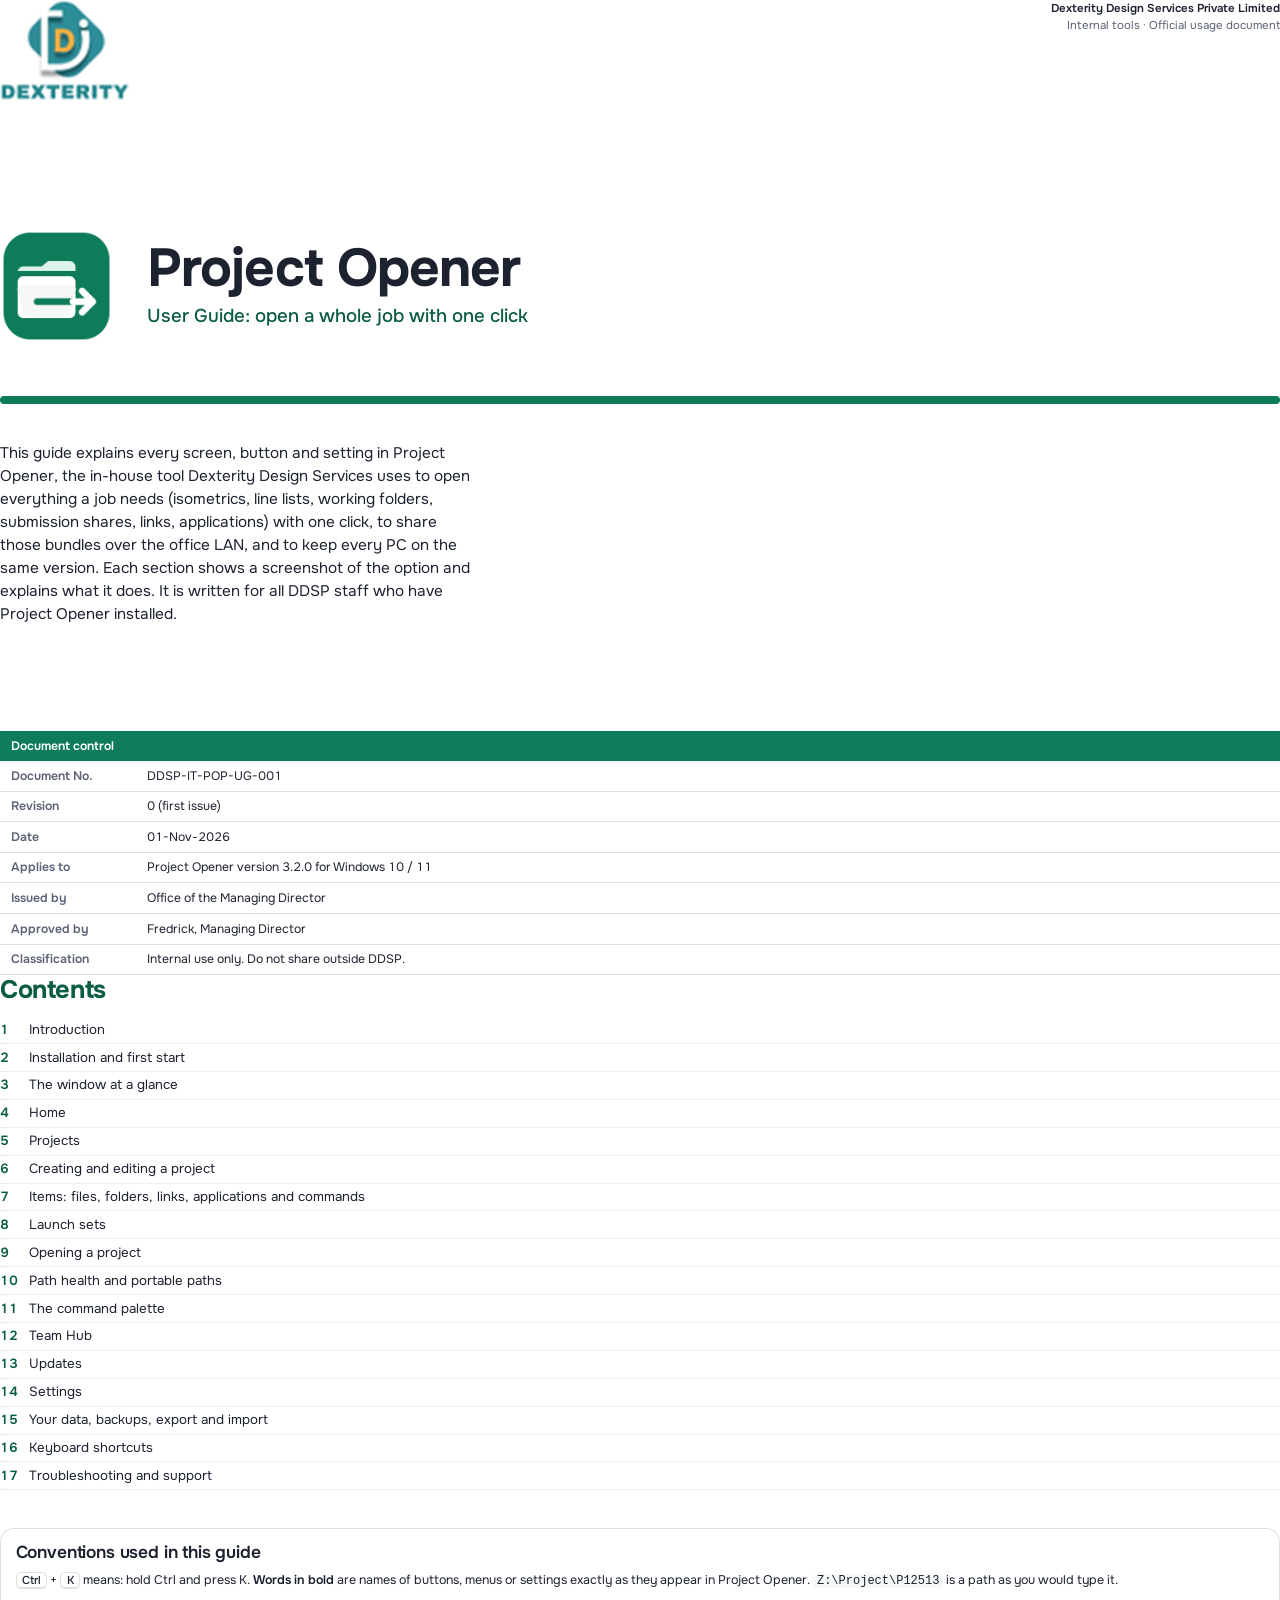
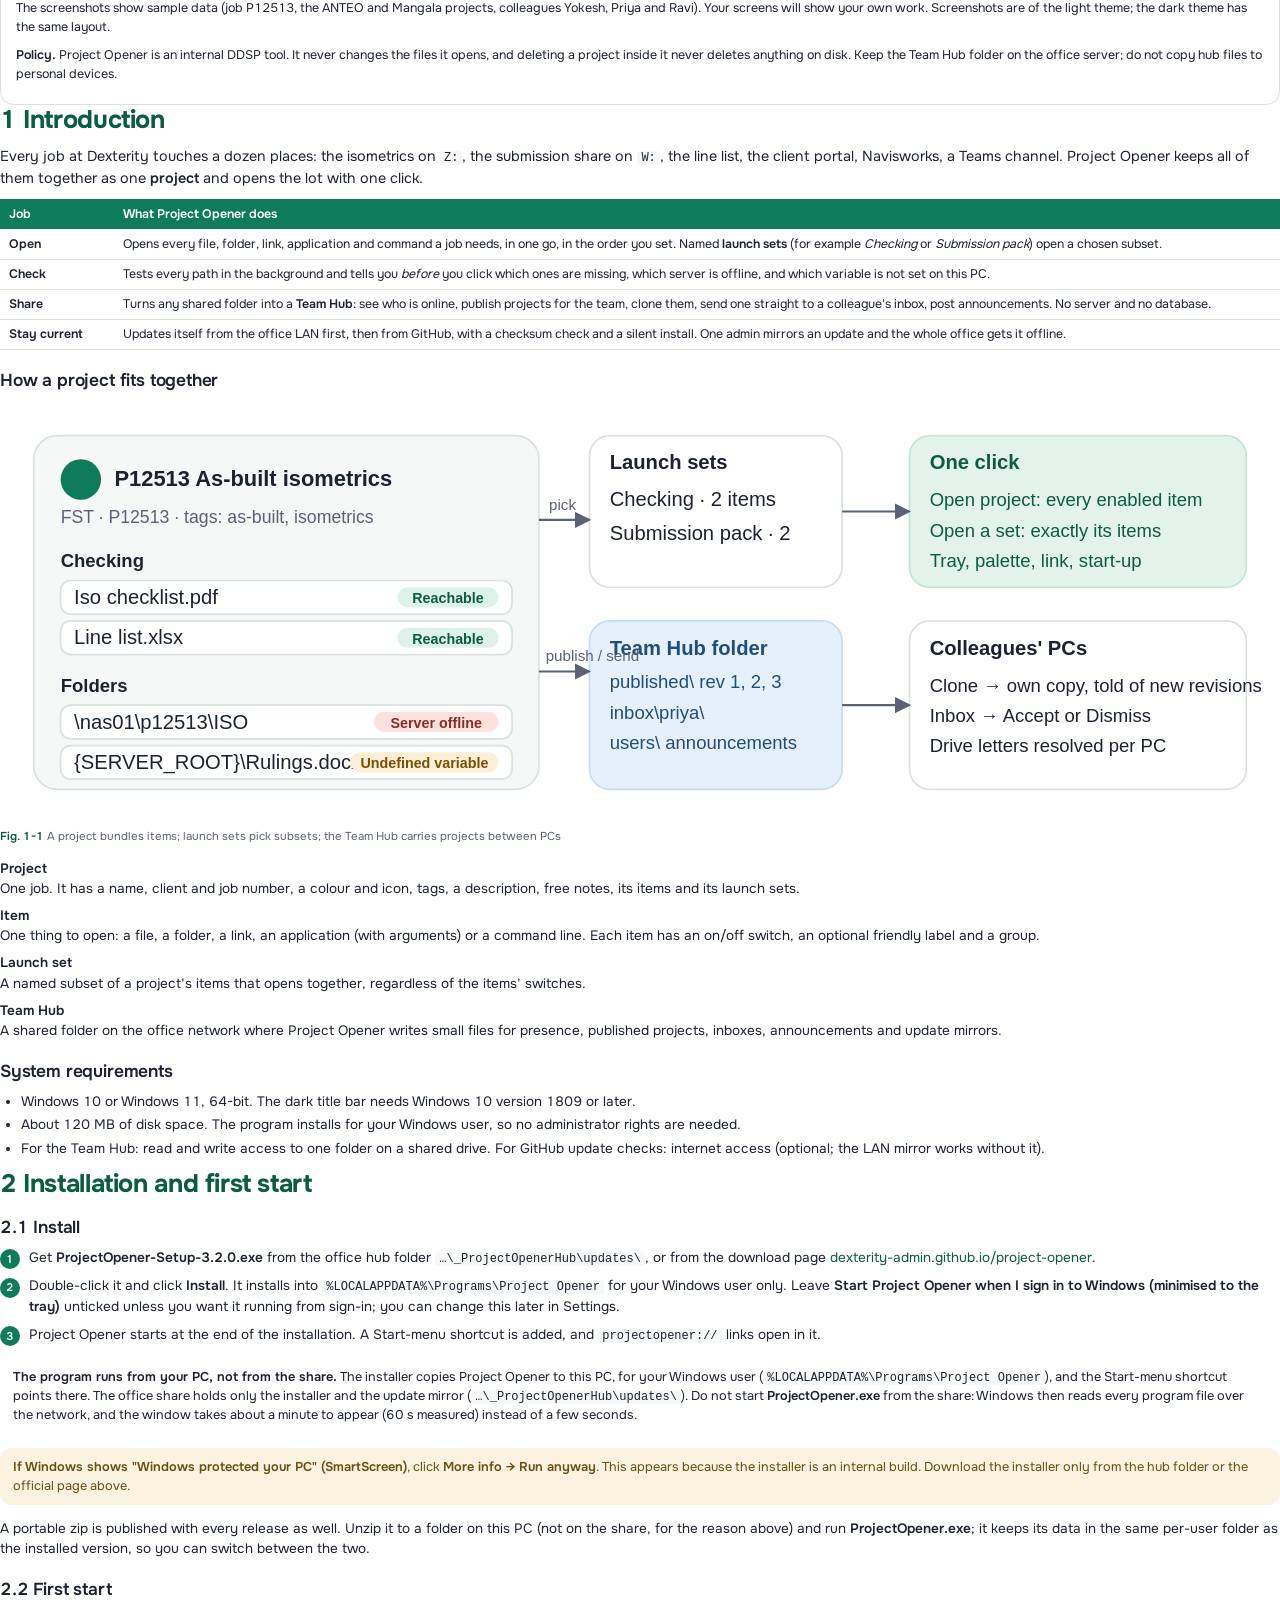
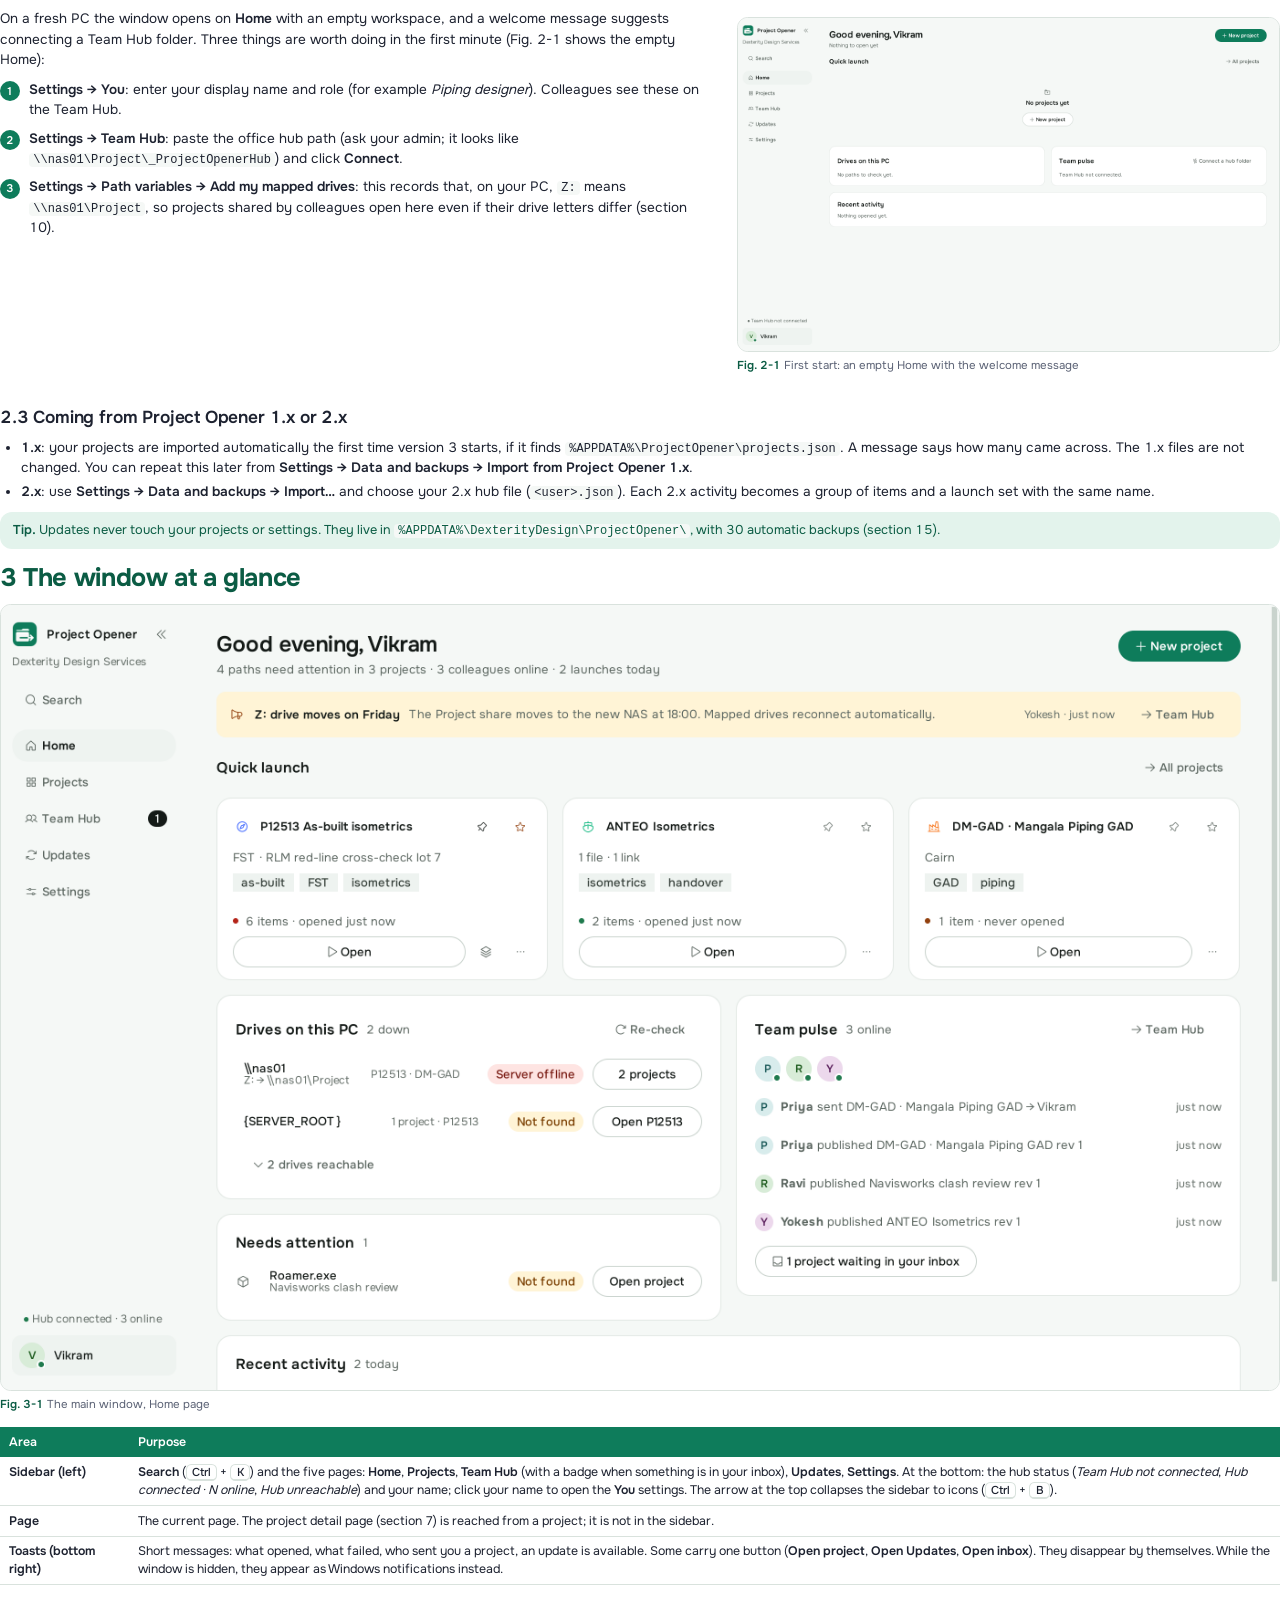
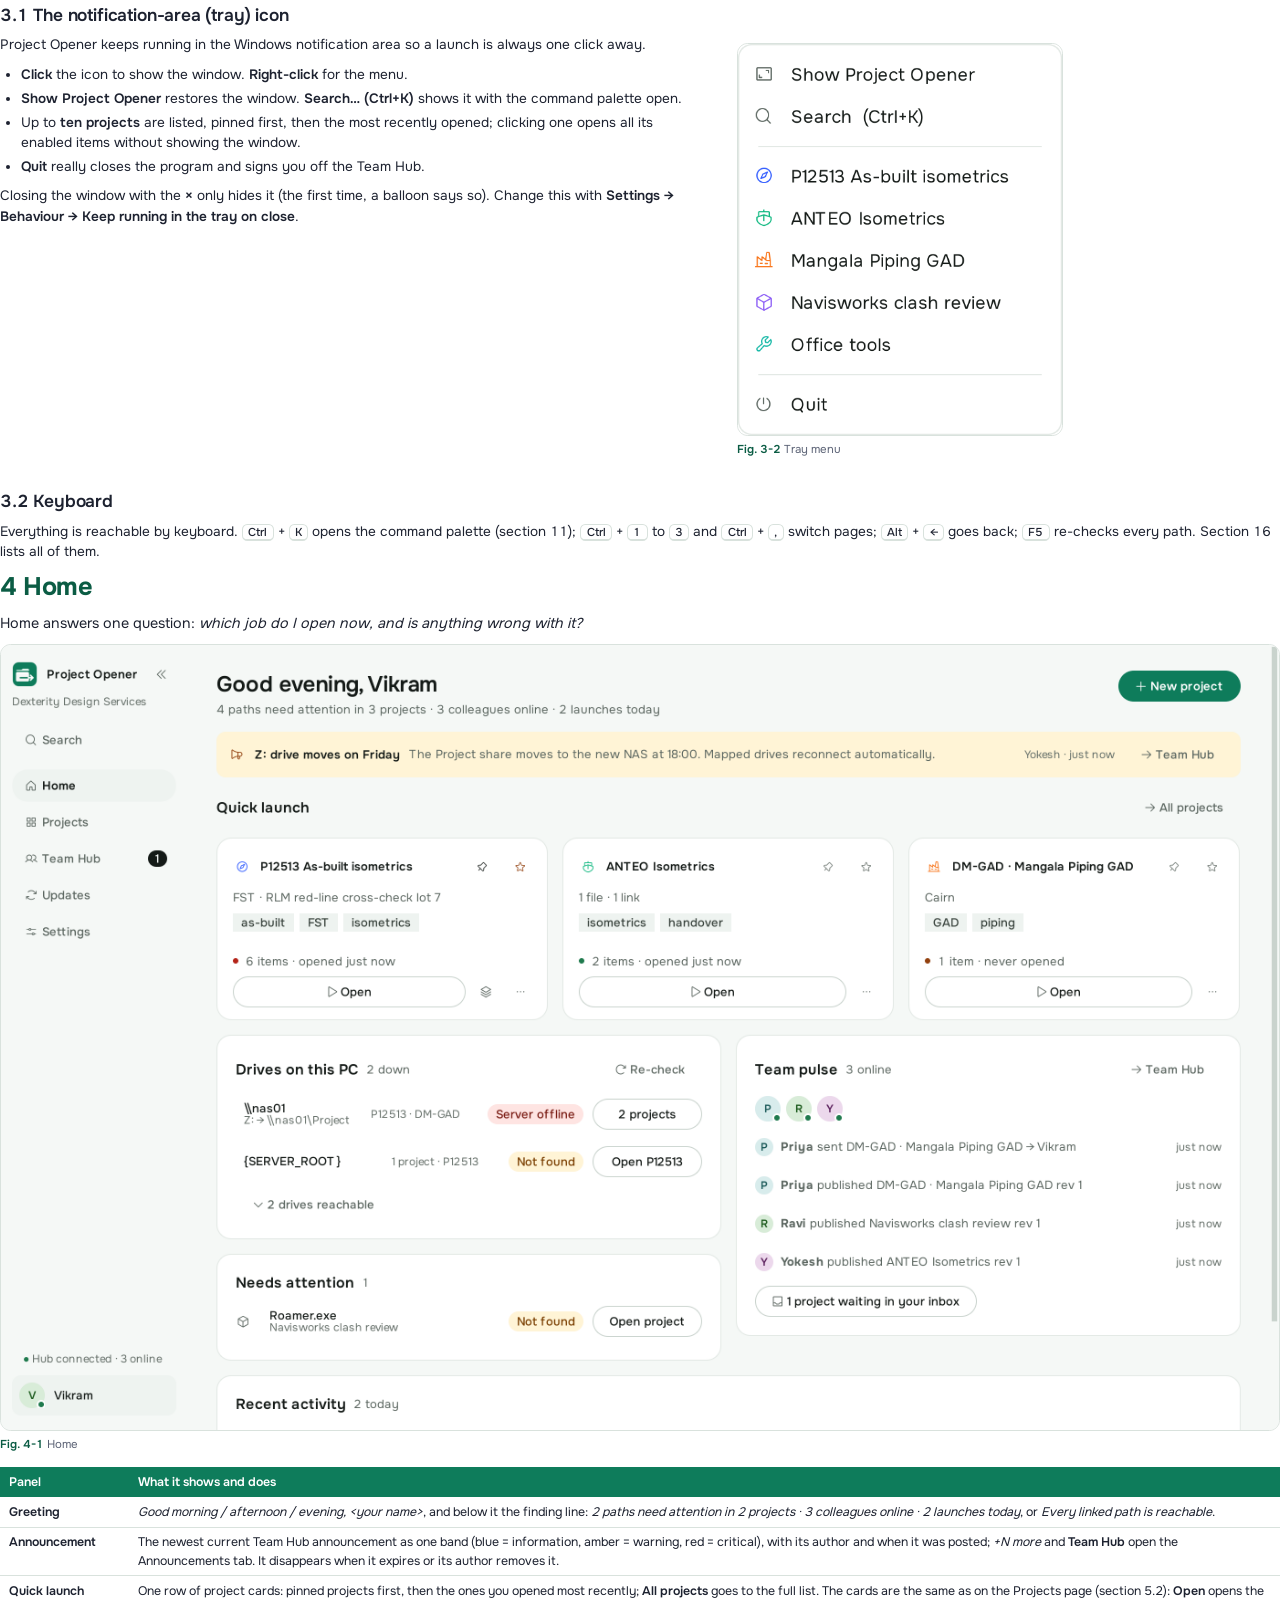
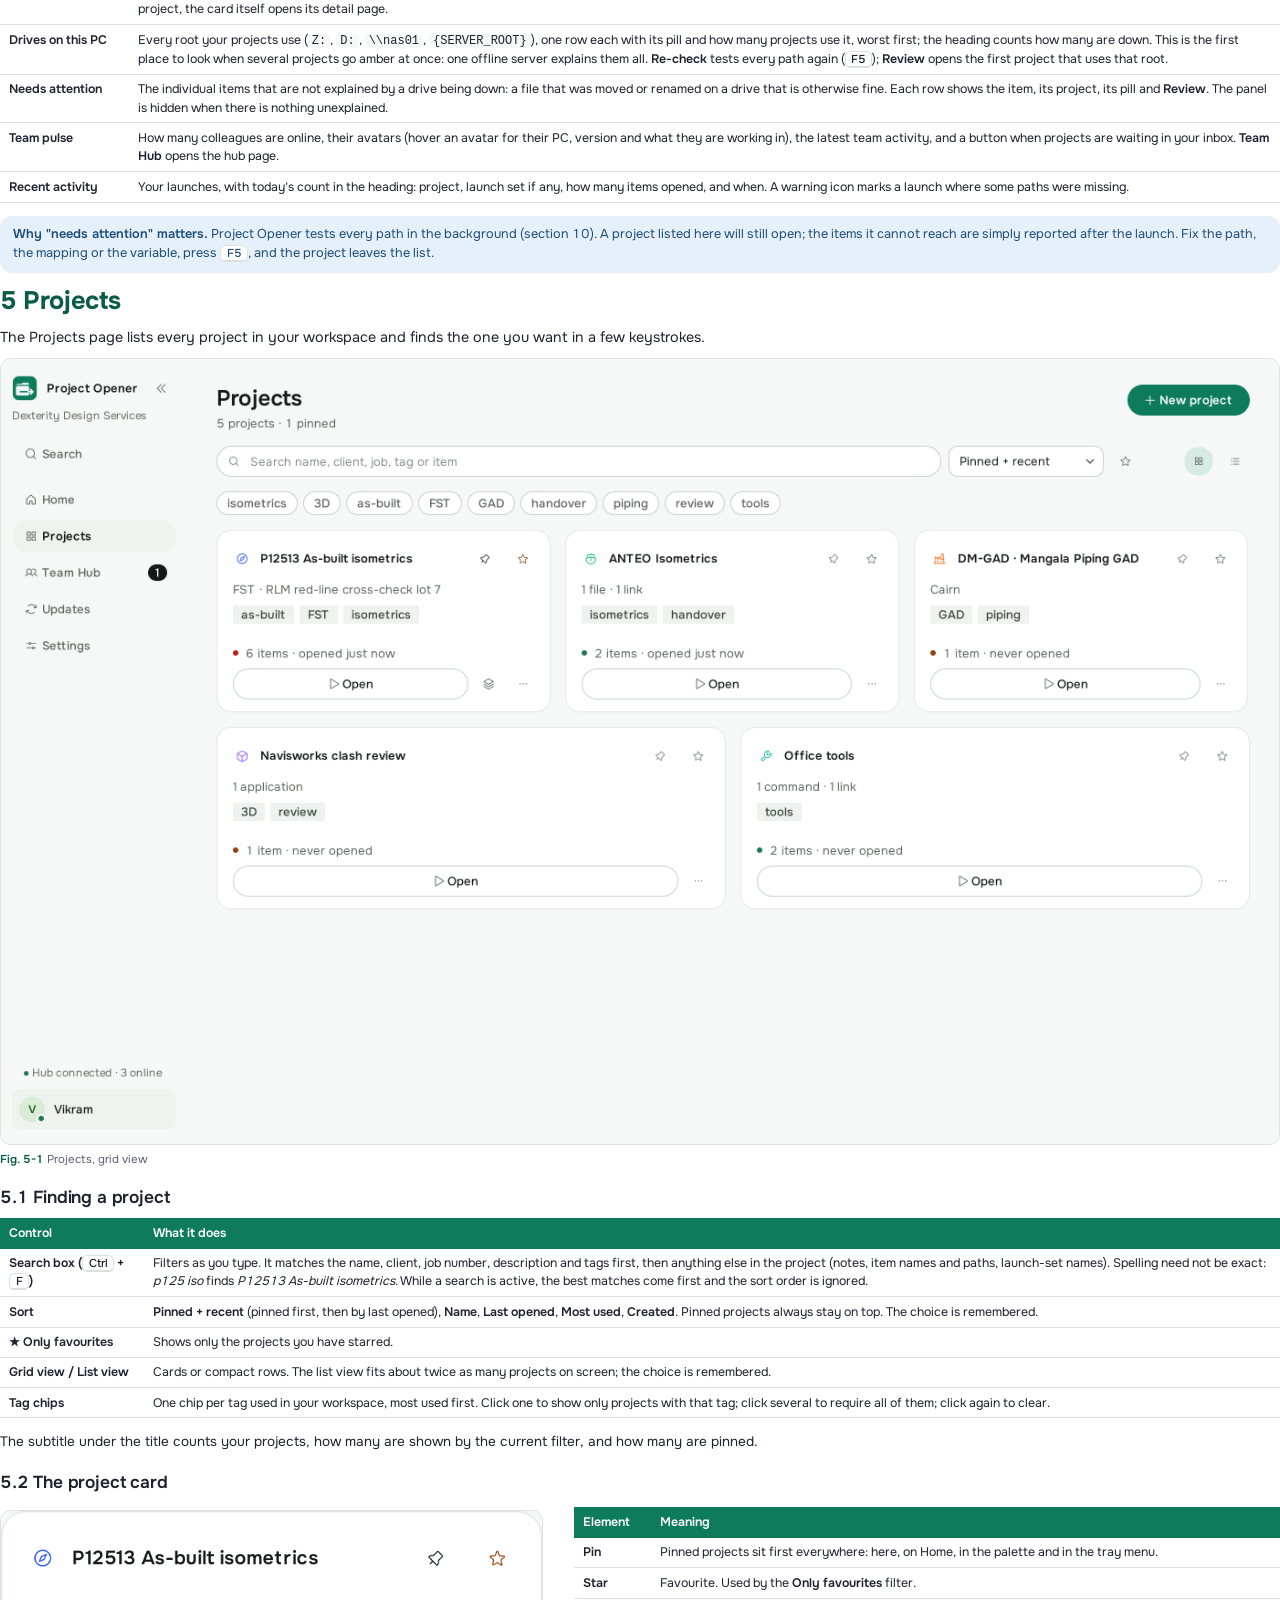
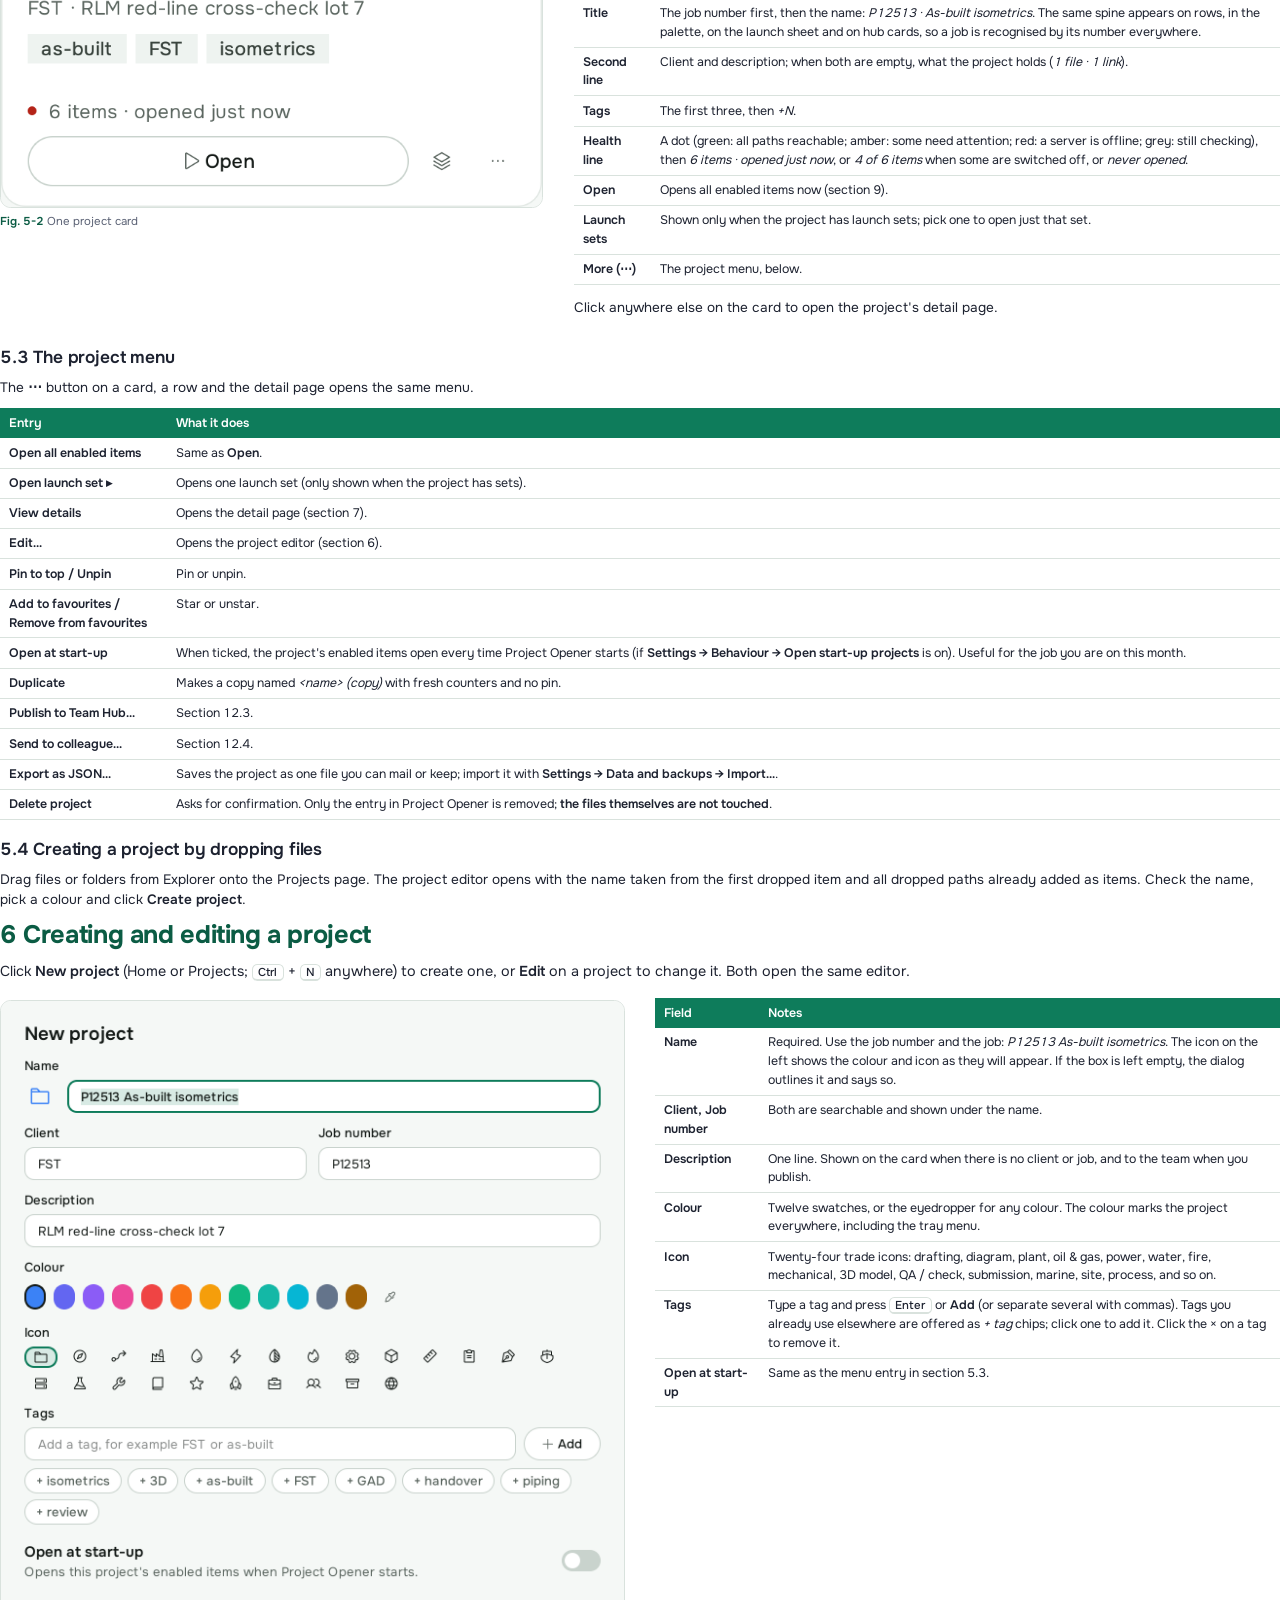
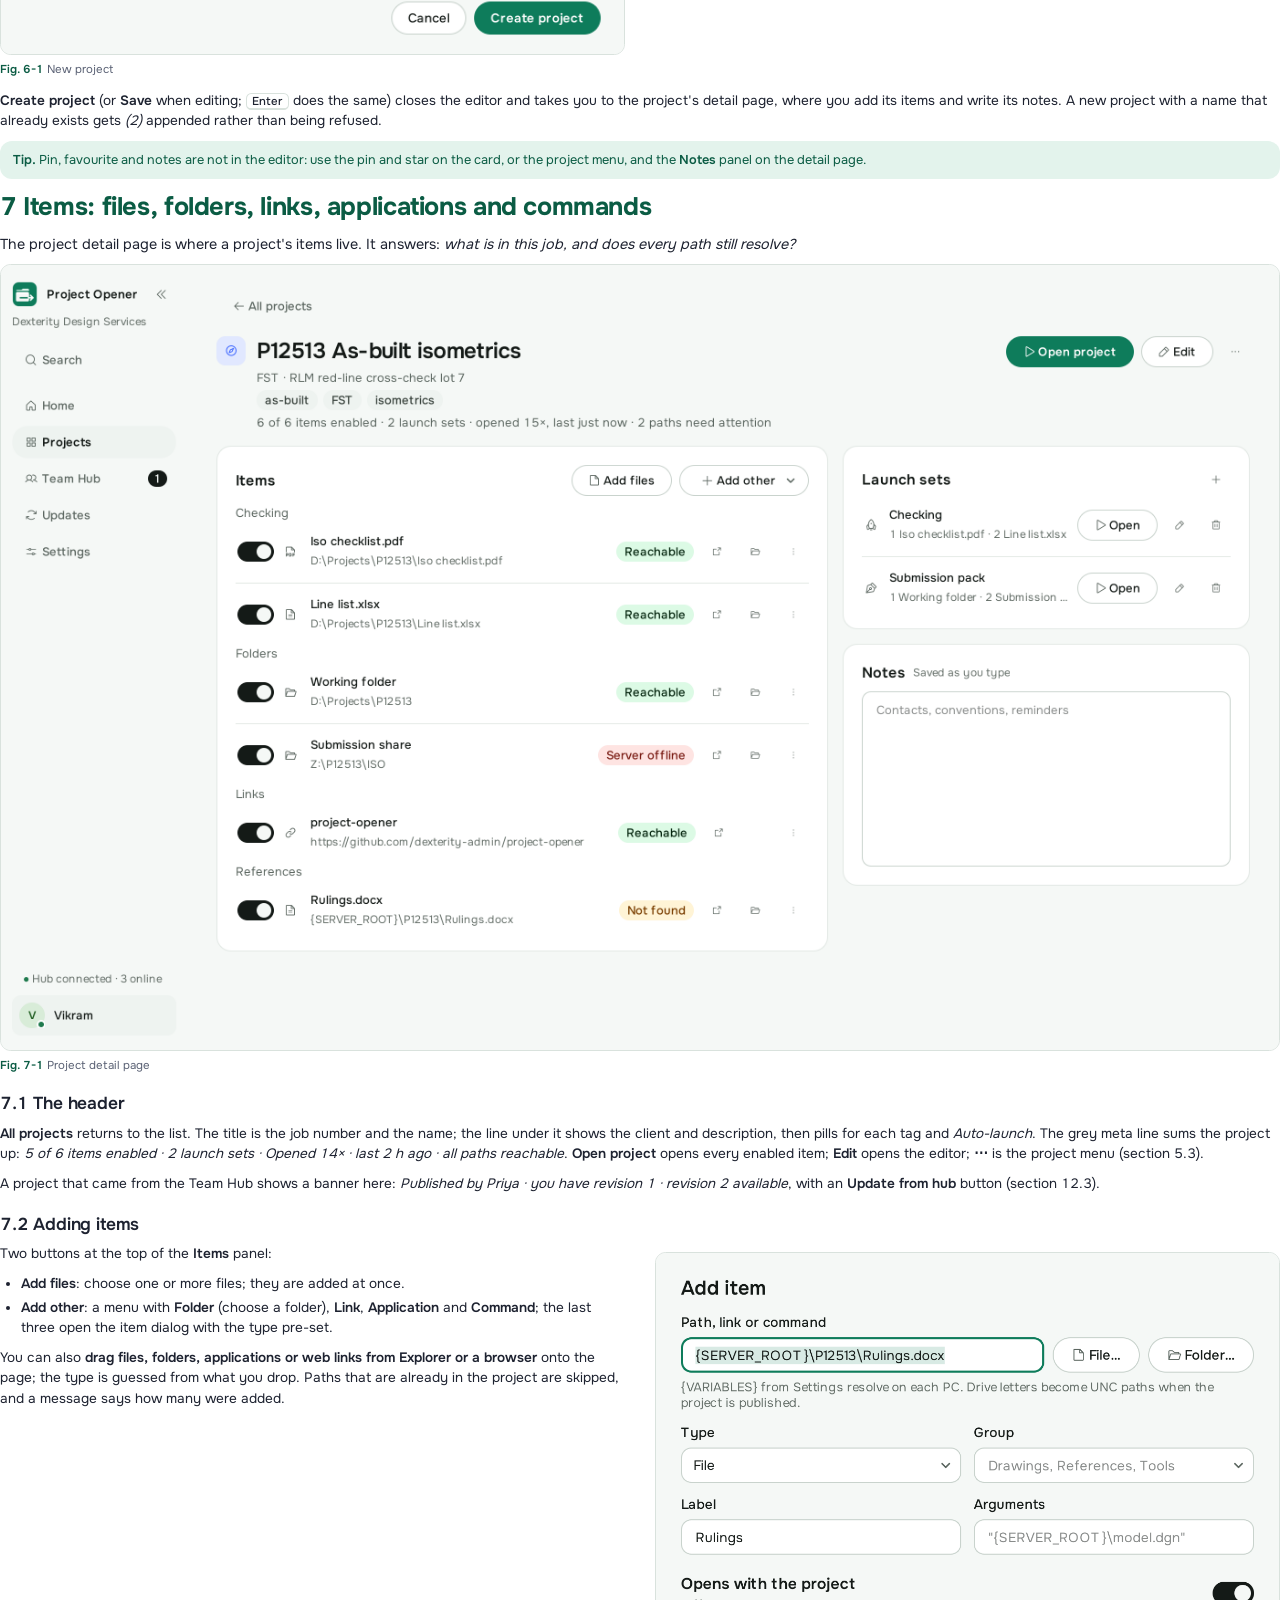
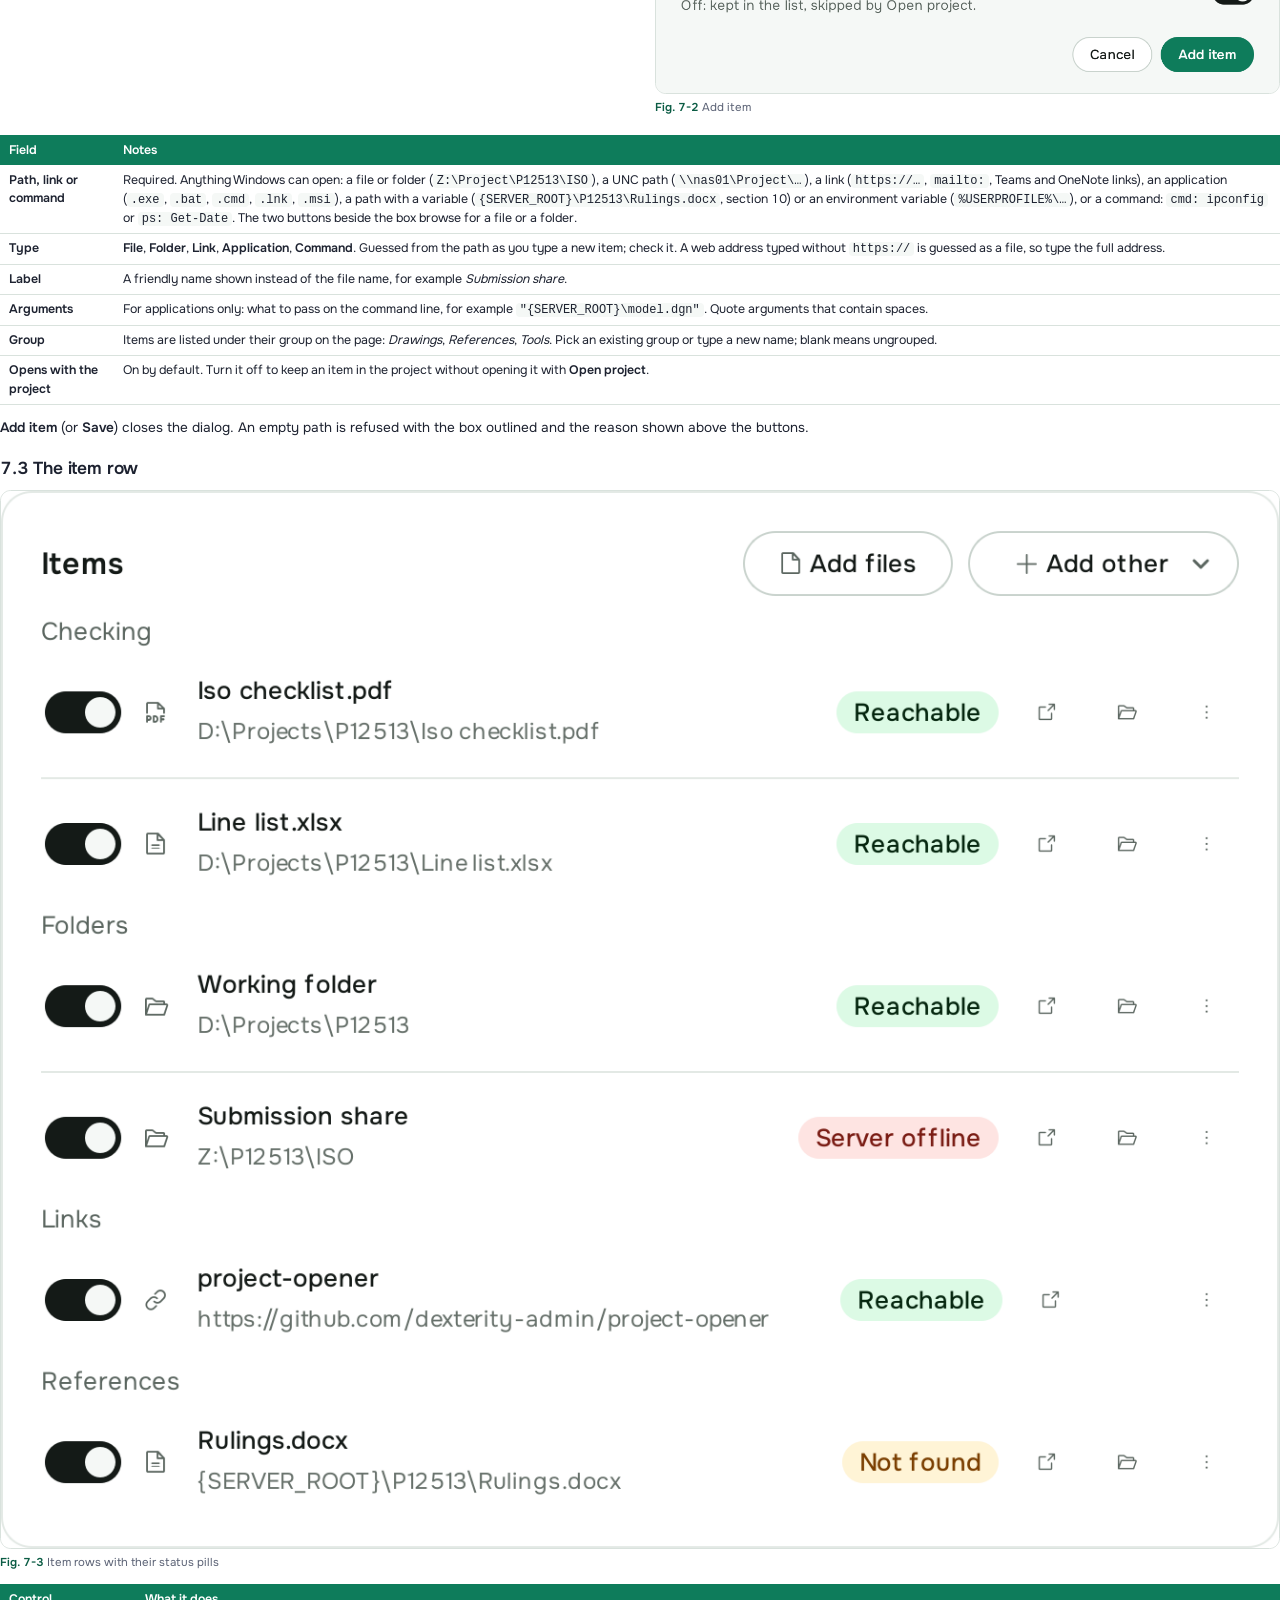
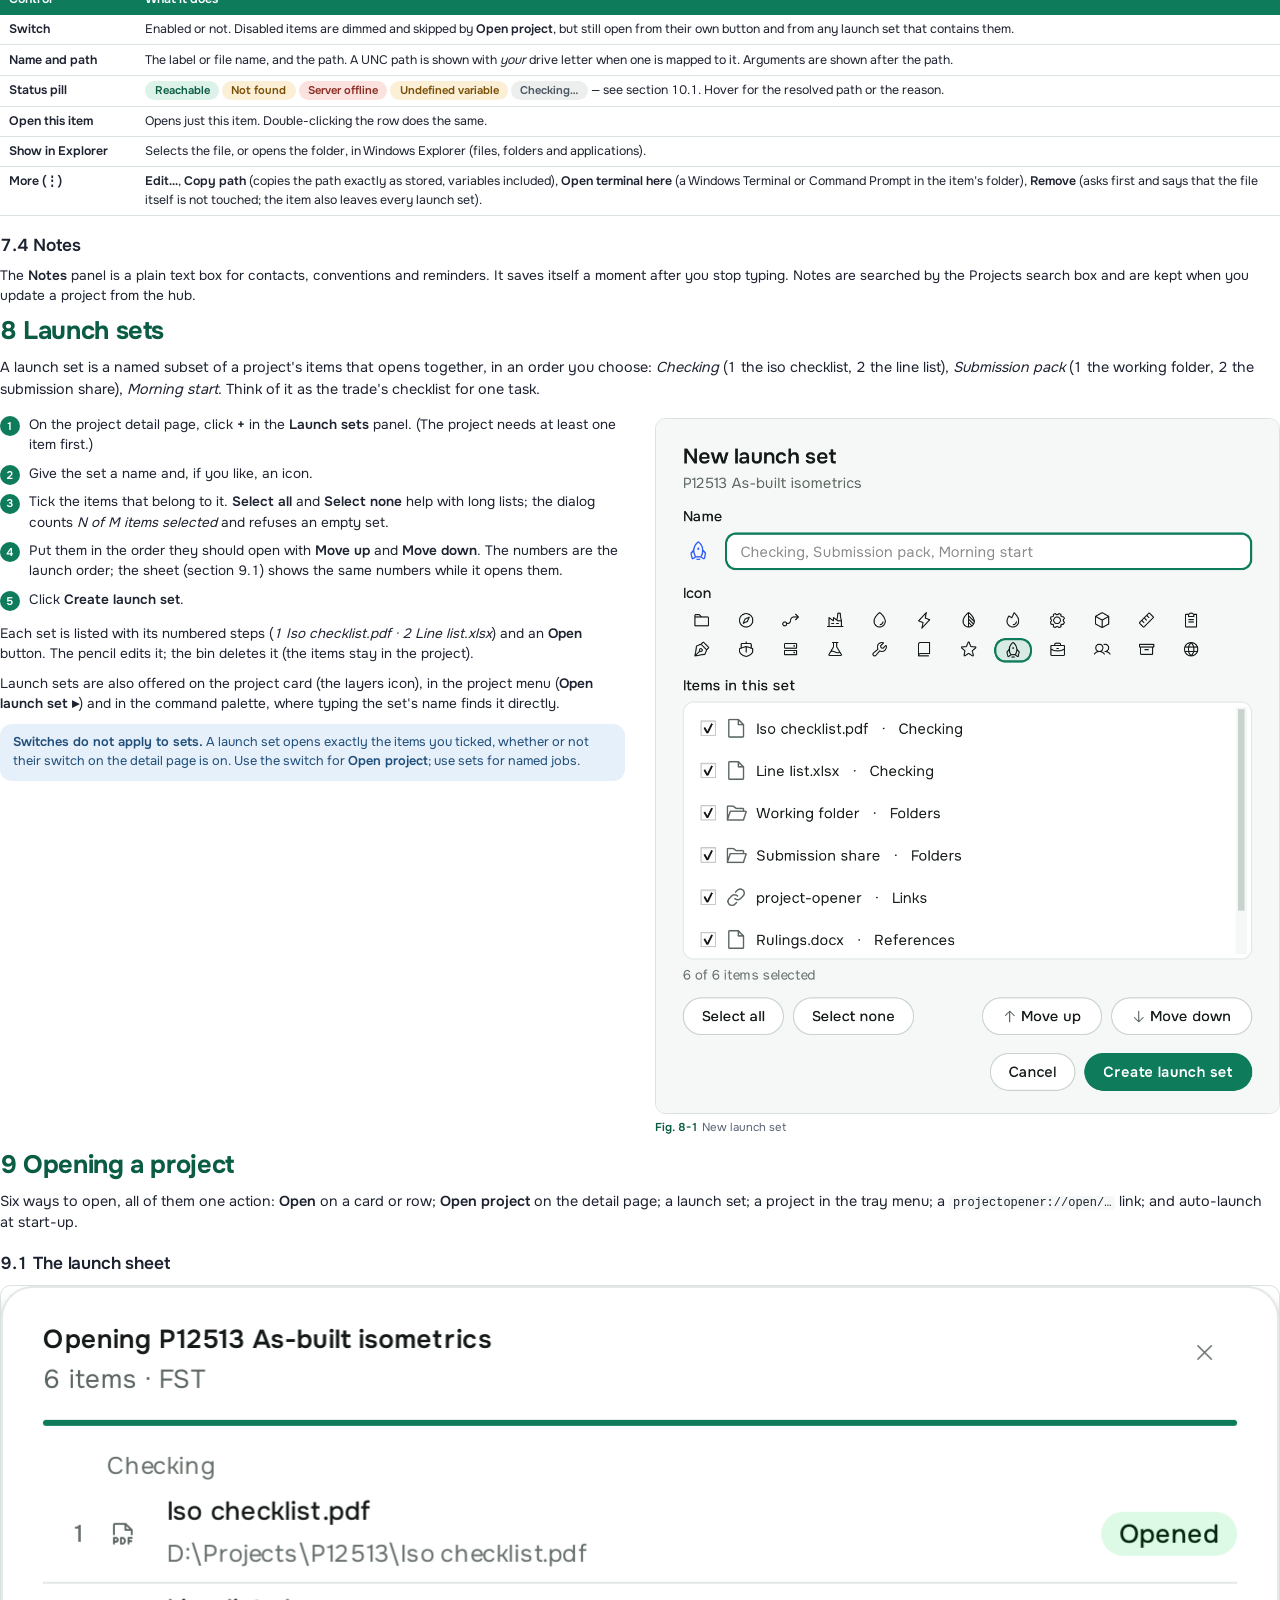
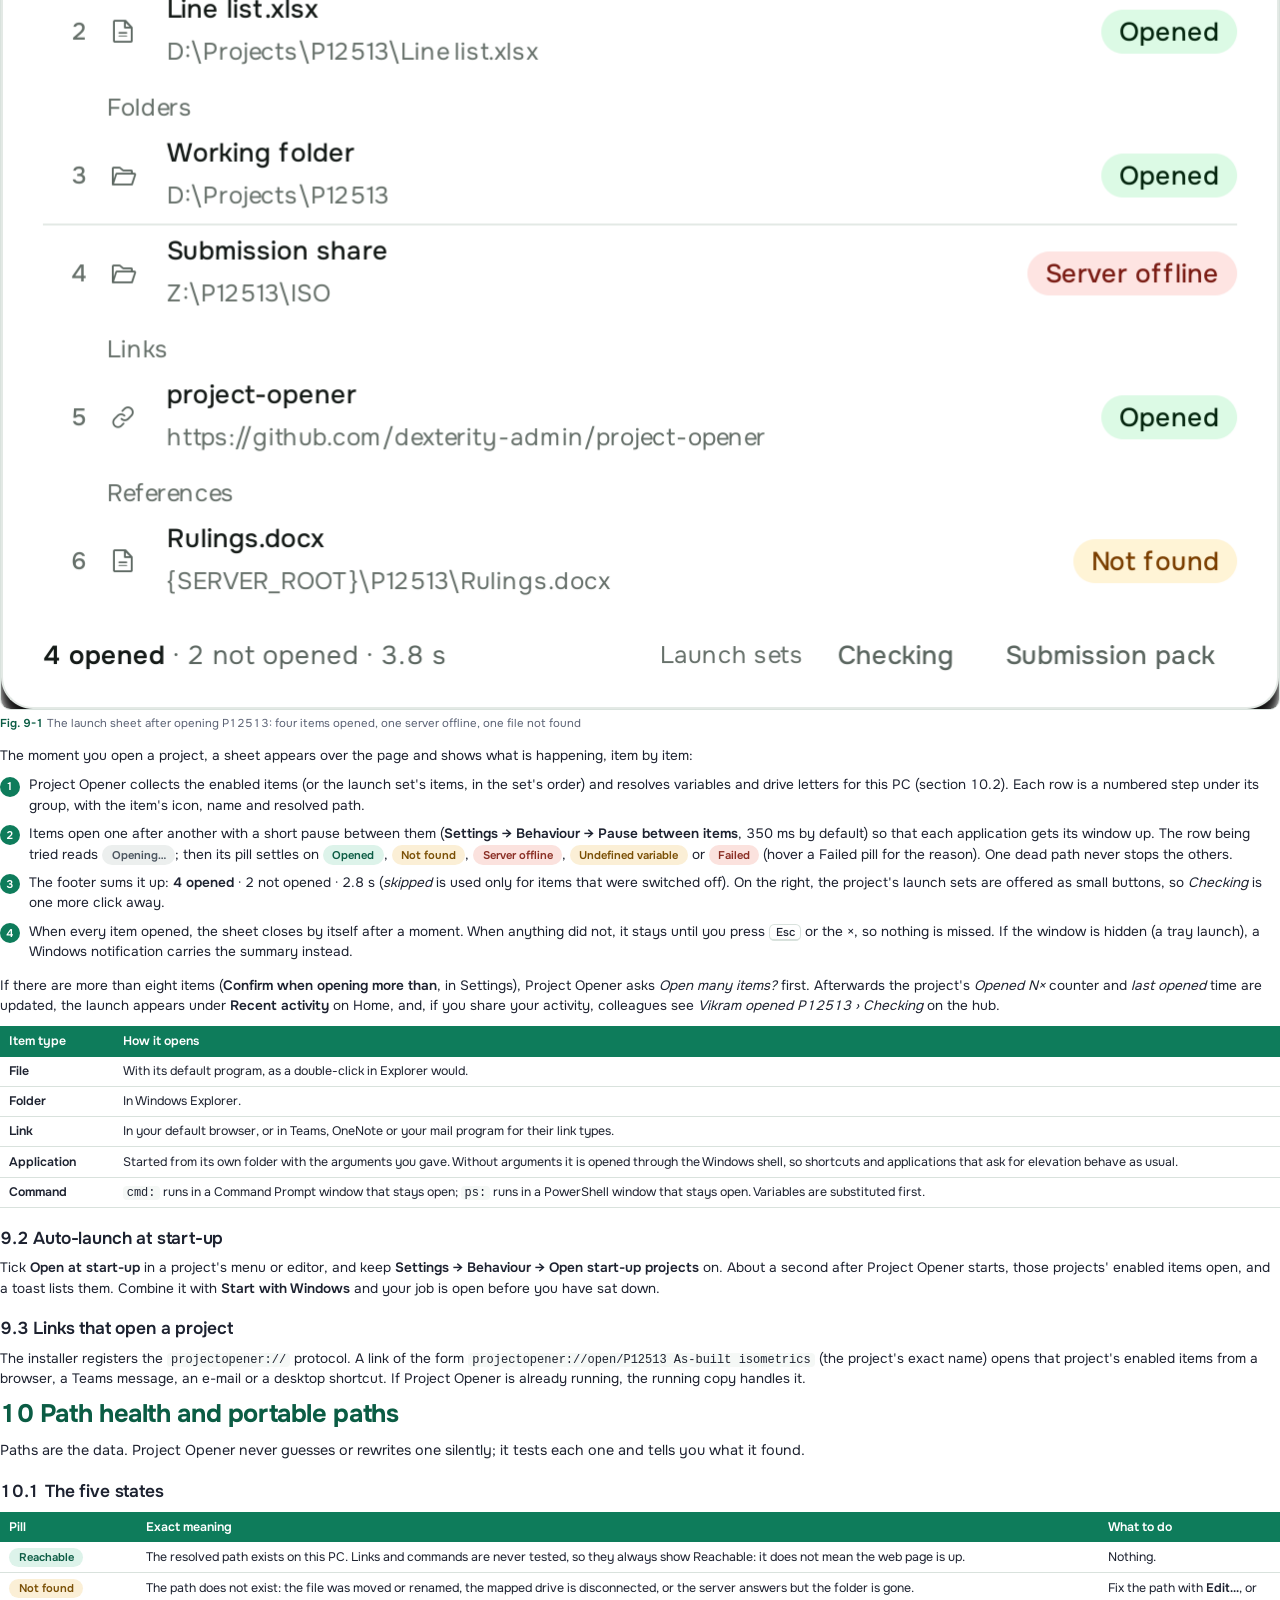
==== commit 94c8fe7d: "v4: juror round 1 fixes Own windows kept out of captures by process, frozen exe path and Qt window c" ====
--- a/docs/guide/guide.html
+++ b/docs/guide/guide.html
@@ -116,10 +116,15 @@
         Leave <b>Start Project Opener when I sign in to Windows (minimised to the tray)</b> unticked unless you want it running from sign-in; you can change this later in Settings.</li>
     <li>Project Opener starts at the end of the installation. A Start-menu shortcut is added, and <code>projectopener://</code> links open in it.</li>
   </ol>
+  <div class="note"><b>The program runs from your PC, not from the share.</b> The installer copies Project Opener to this PC, for your
+  Windows user (<code>%LOCALAPPDATA%\Programs\Project Opener</code>), and the Start-menu shortcut points there. The office share holds only
+  the installer and the update mirror (<code>…\_ProjectOpenerHub\updates\</code>). Do not start <b>ProjectOpener.exe</b> from the share:
+  Windows then reads every program file over the network, and the window takes about a minute to appear (60 s measured) instead of a
+  few seconds.</div>
   <div class="note warn"><b>If Windows shows "Windows protected your PC" (SmartScreen)</b>, click <b>More info → Run anyway</b>. This appears because the
   installer is an internal build. Download the installer only from the hub folder or the official page above.</div>
-  <p>A portable zip is published with every release as well. Unzip it anywhere and run <b>ProjectOpener.exe</b>; it keeps its data in the same
-  per-user folder as the installed version, so you can switch between the two.</p>
+  <p>A portable zip is published with every release as well. Unzip it to a folder on this PC (not on the share, for the reason above) and run
+  <b>ProjectOpener.exe</b>; it keeps its data in the same per-user folder as the installed version, so you can switch between the two.</p>
 
   <h3>2.2 First start</h3>
   <div class="cols w60">
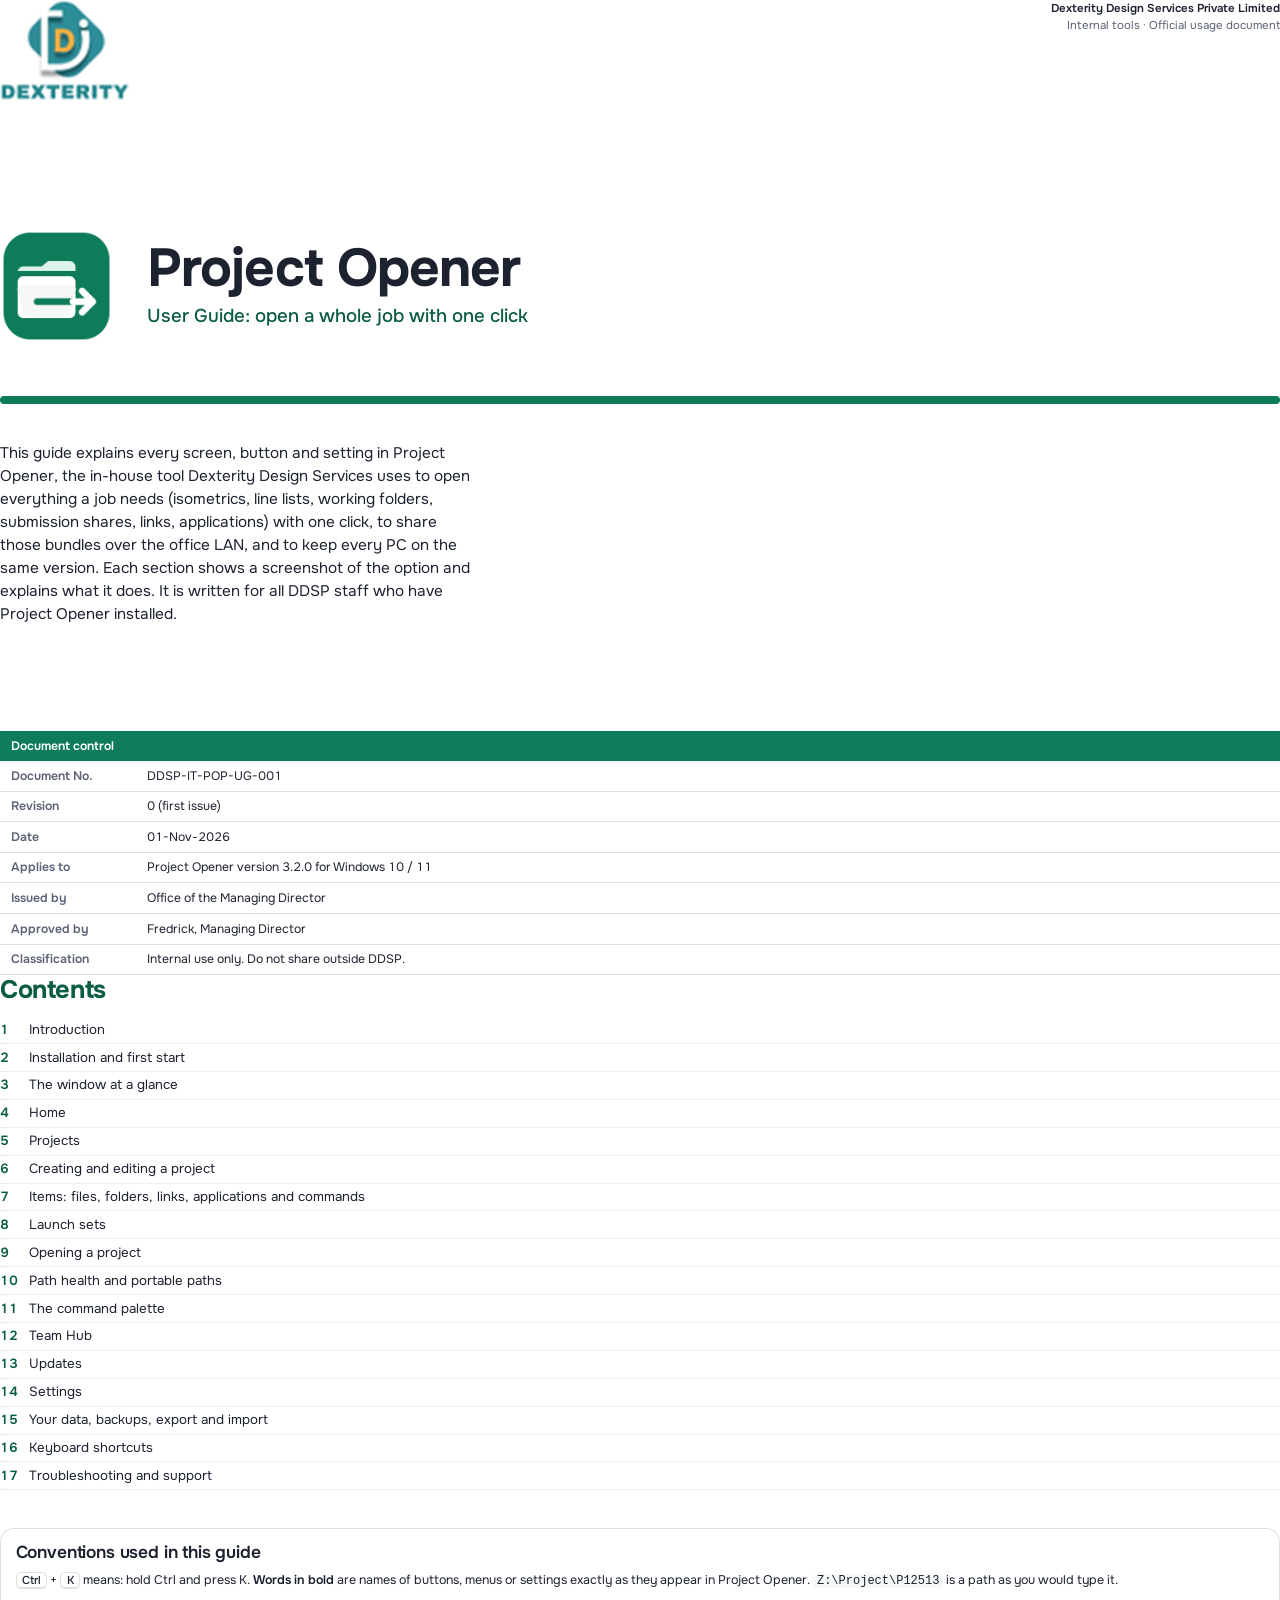
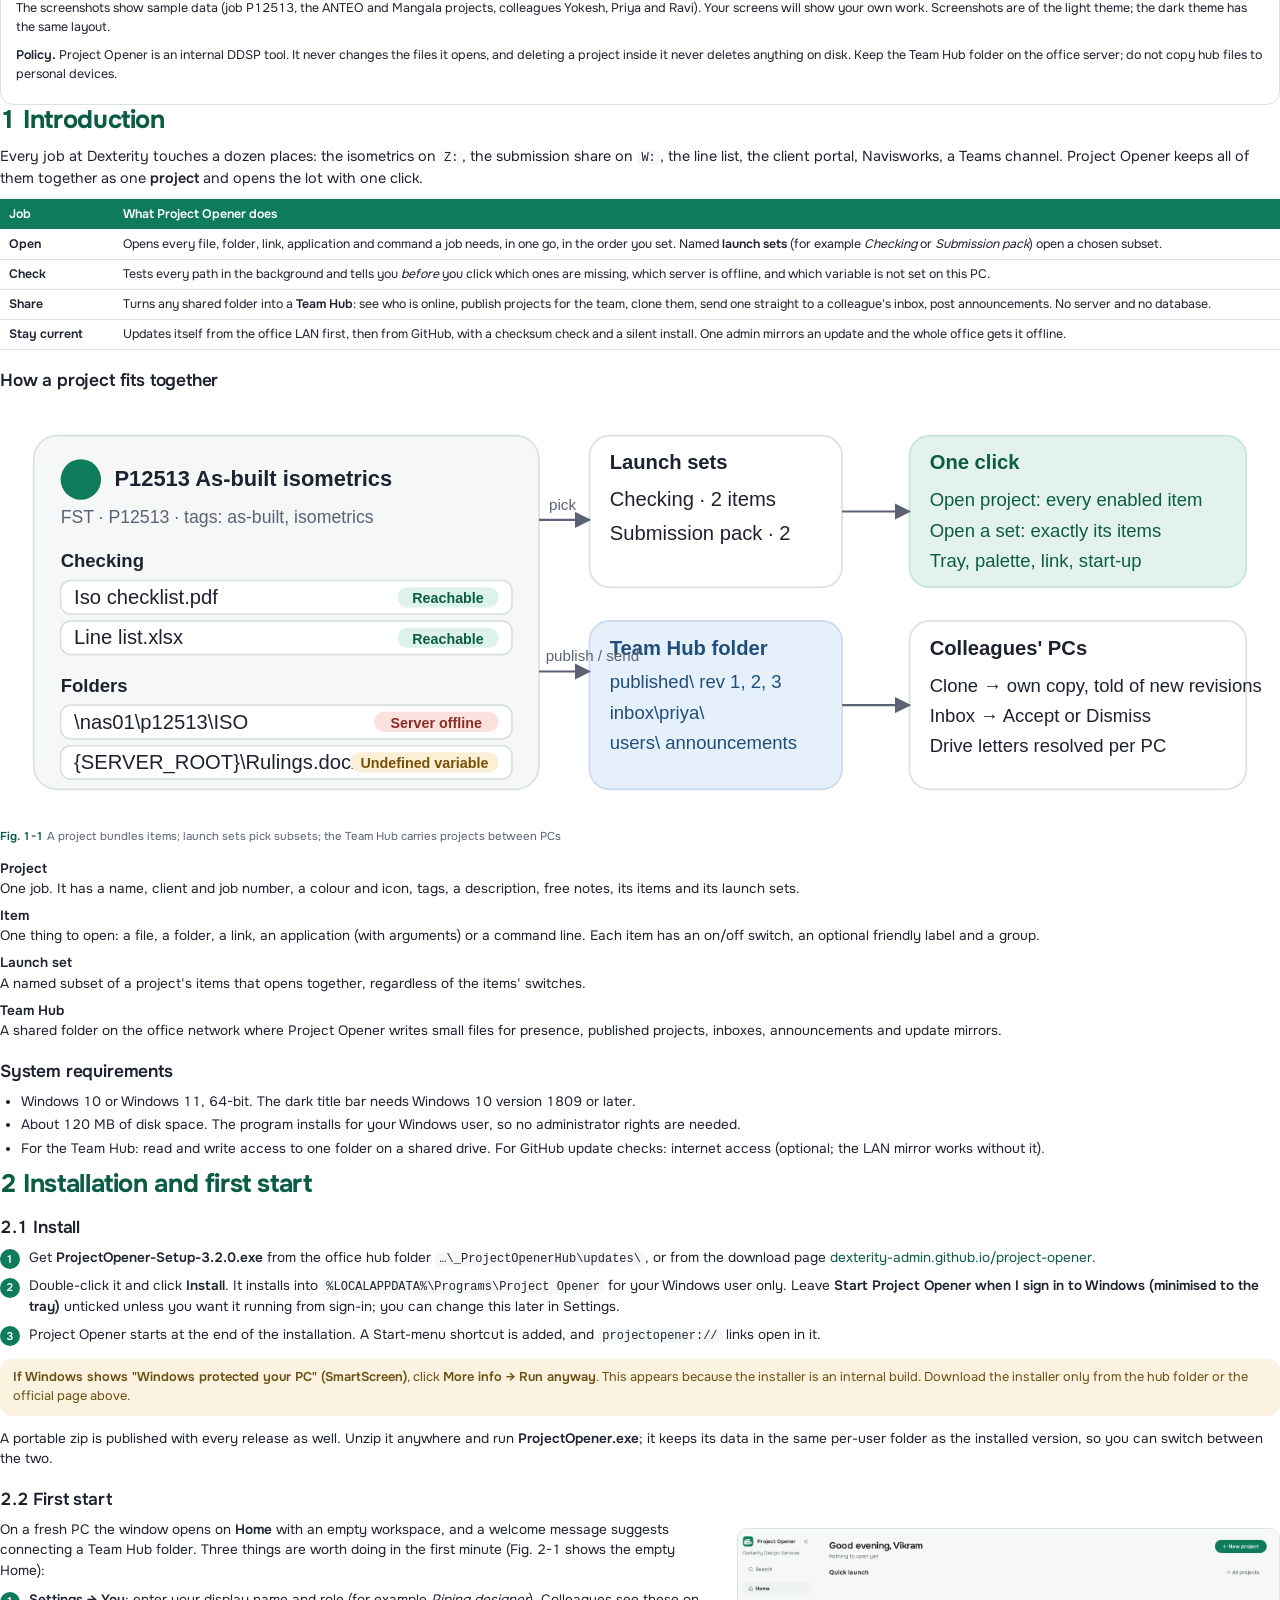
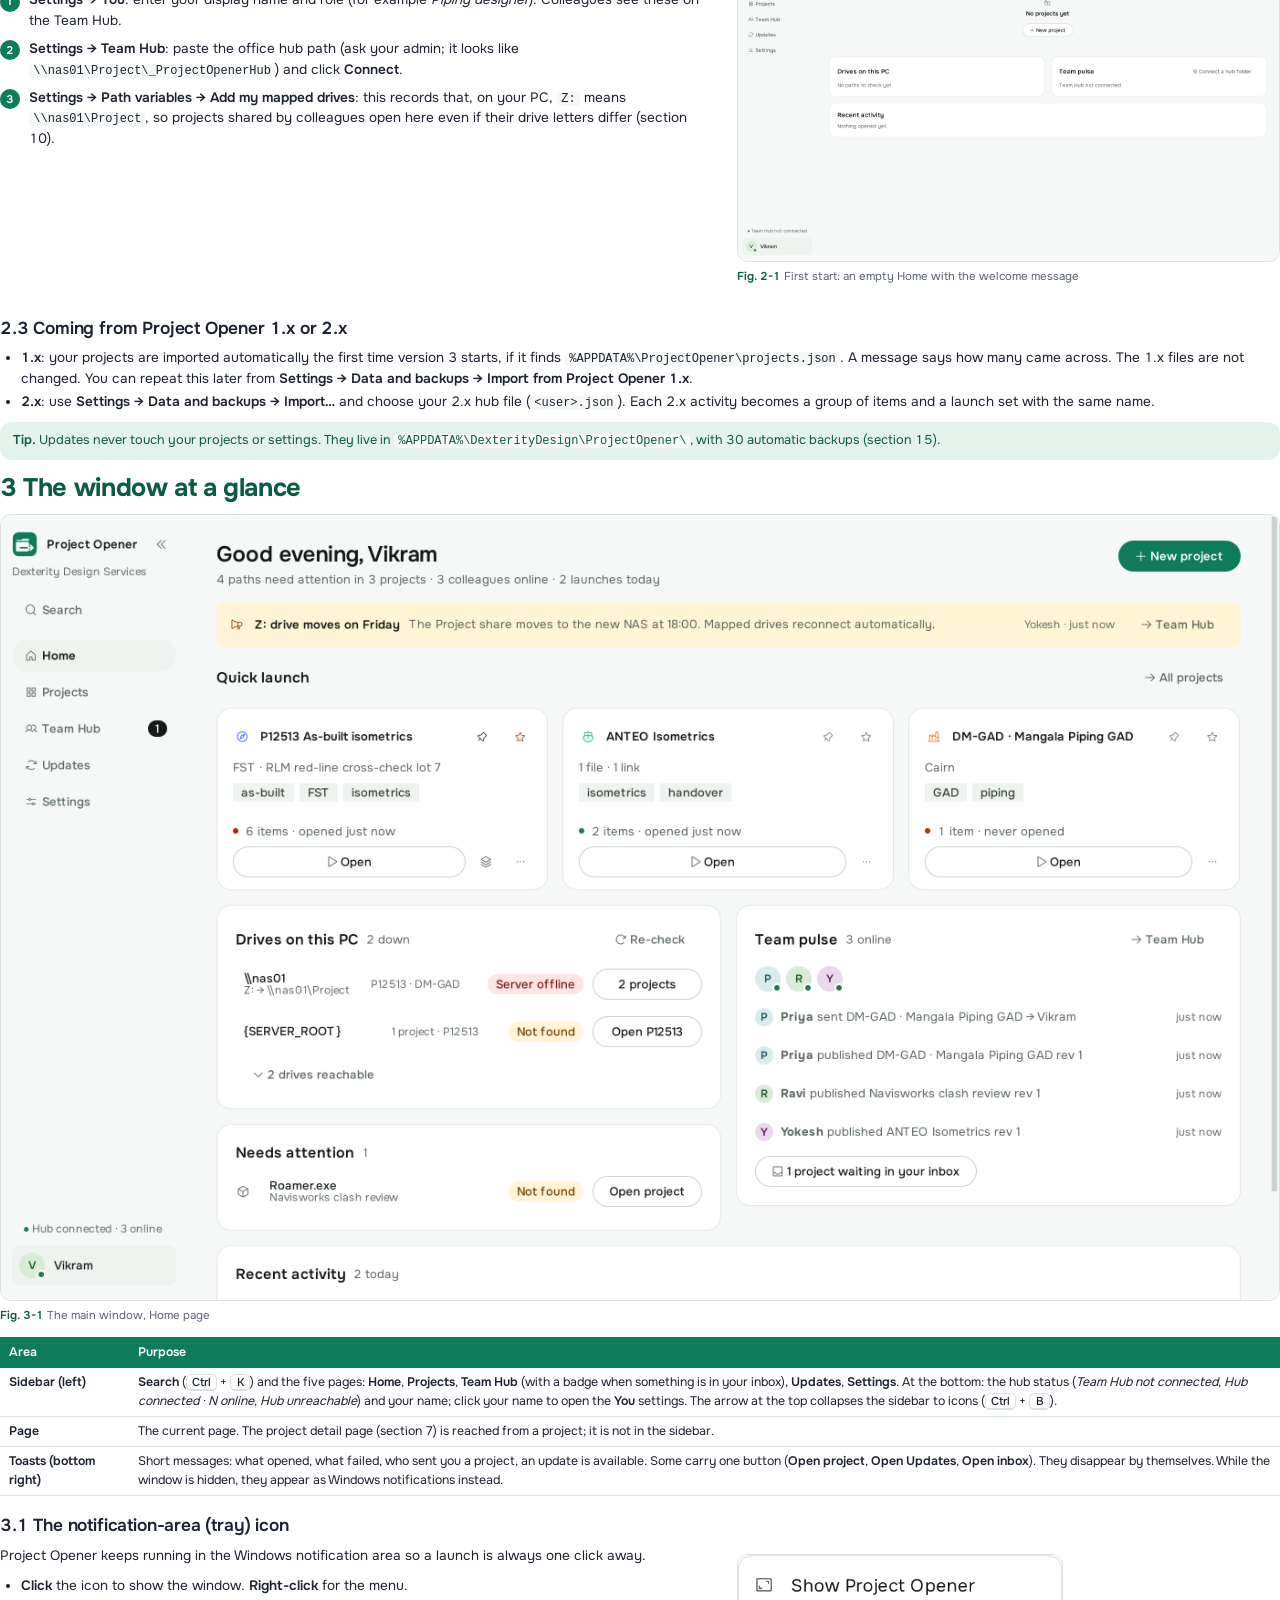
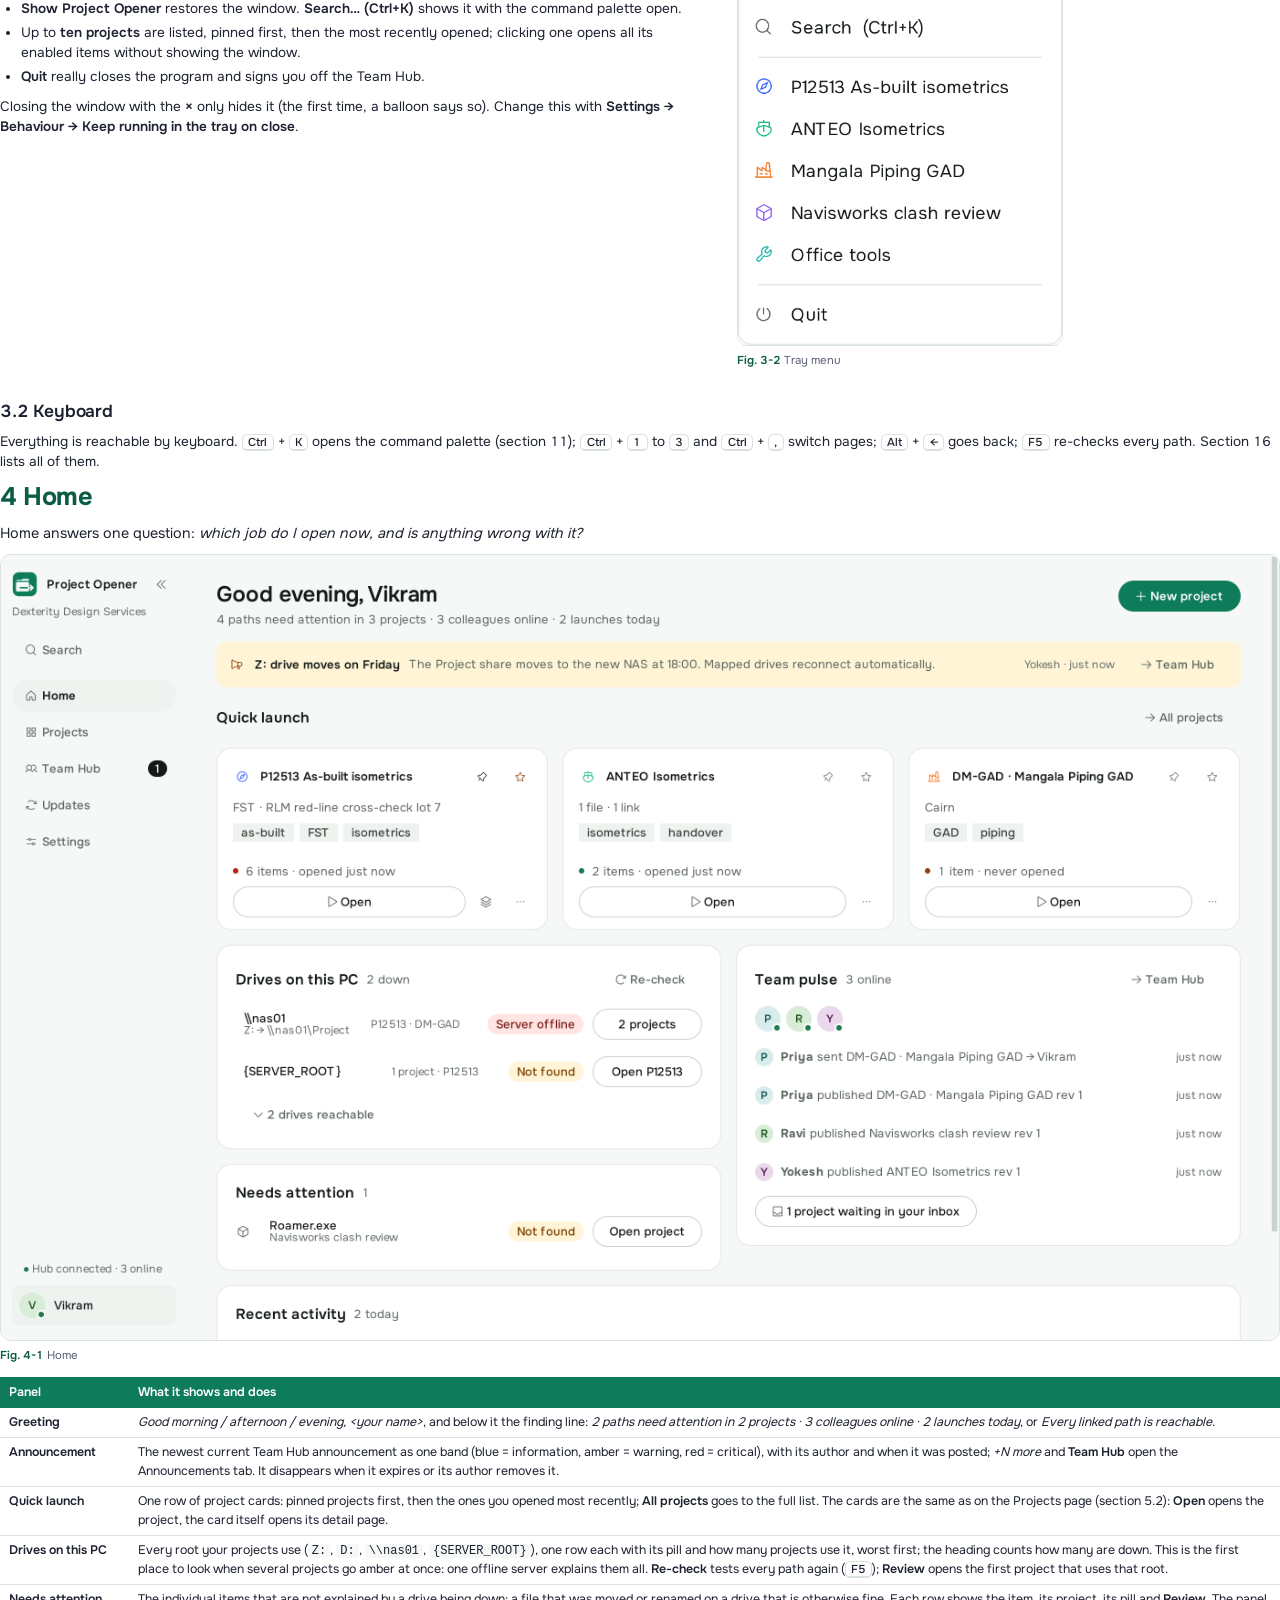
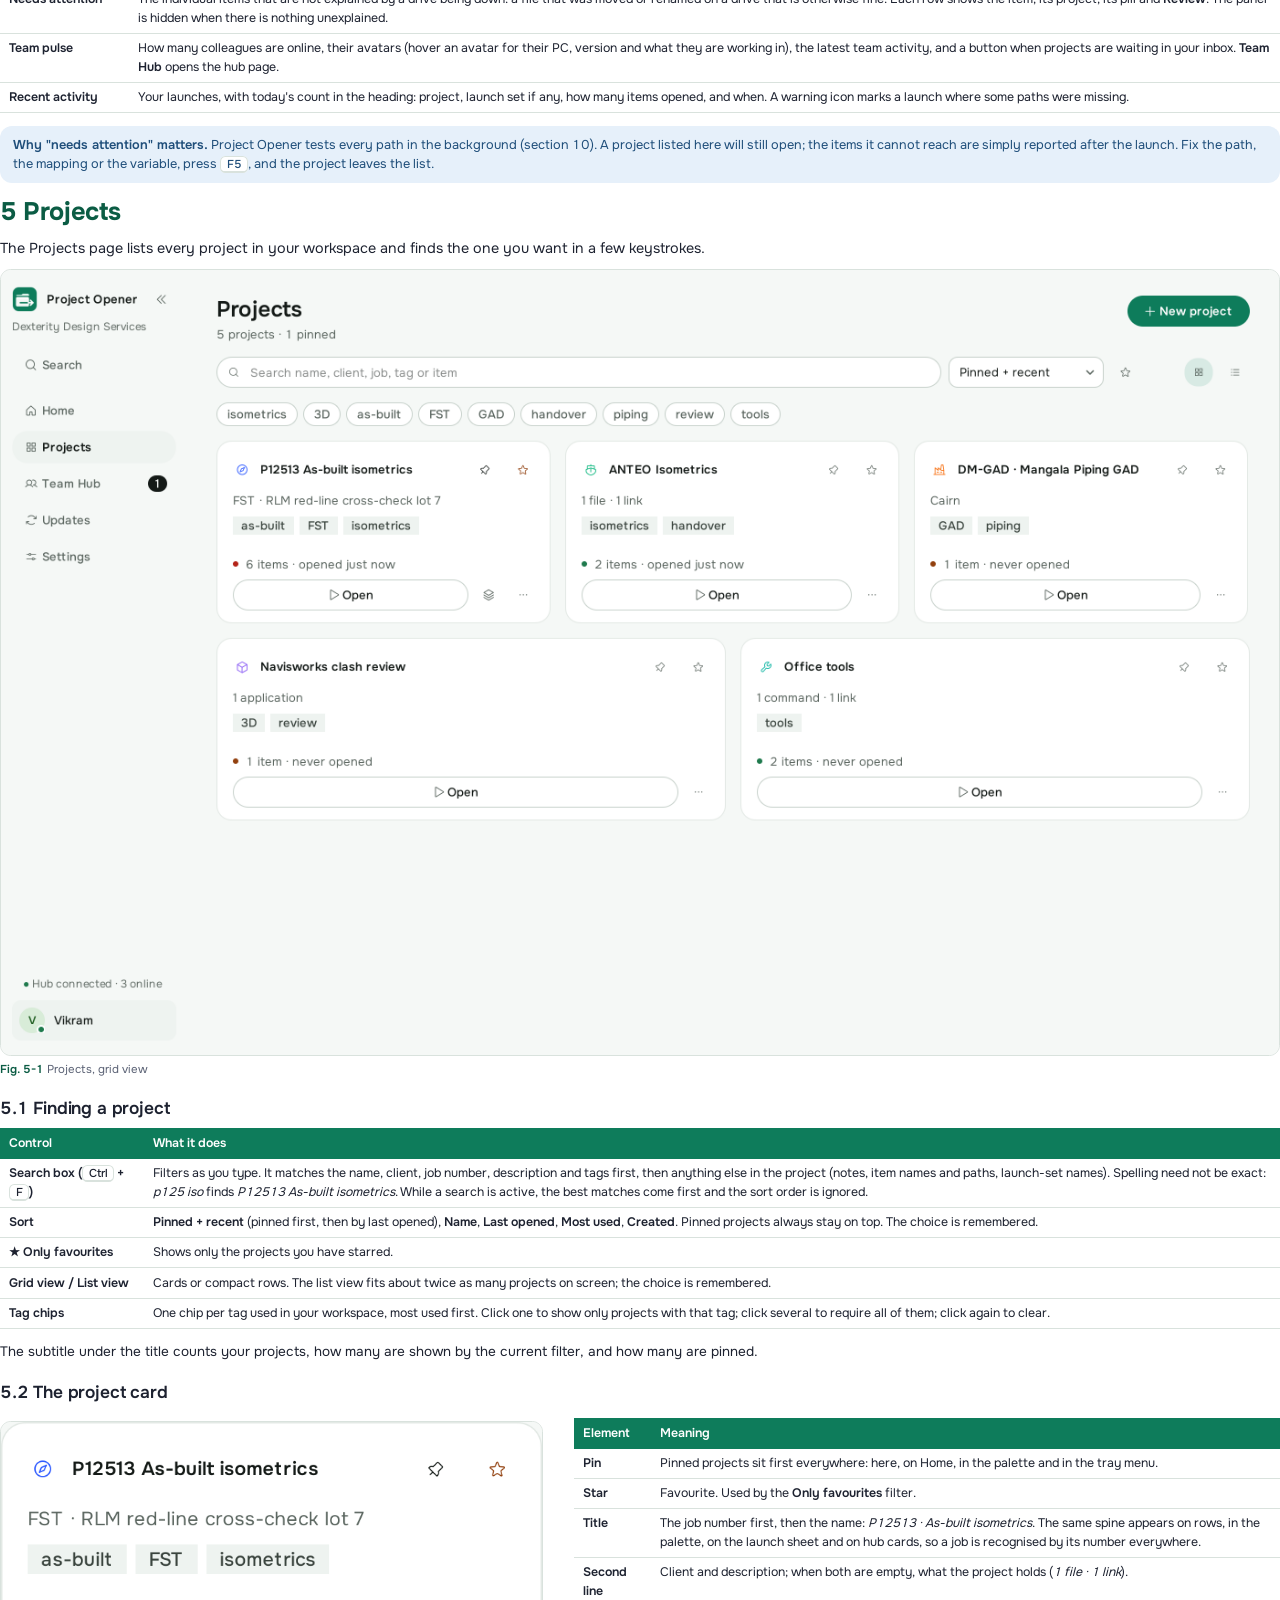
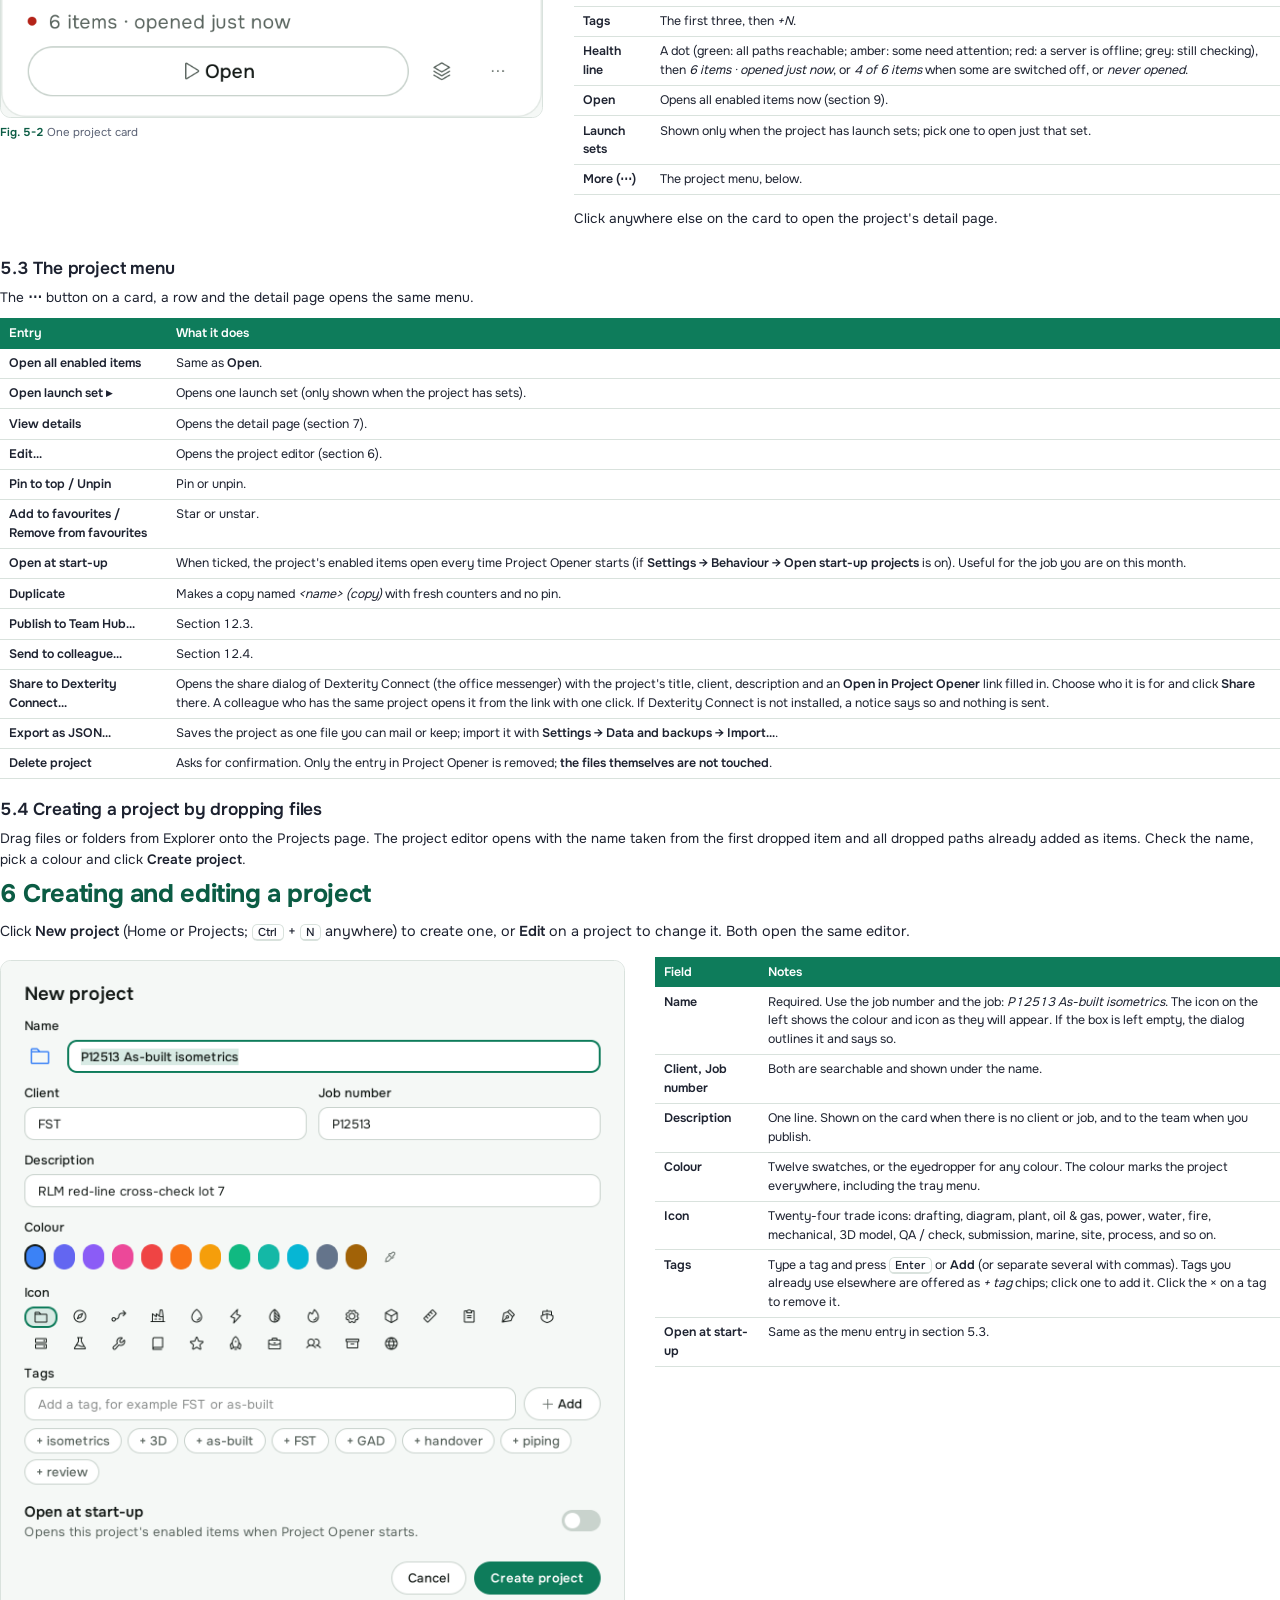
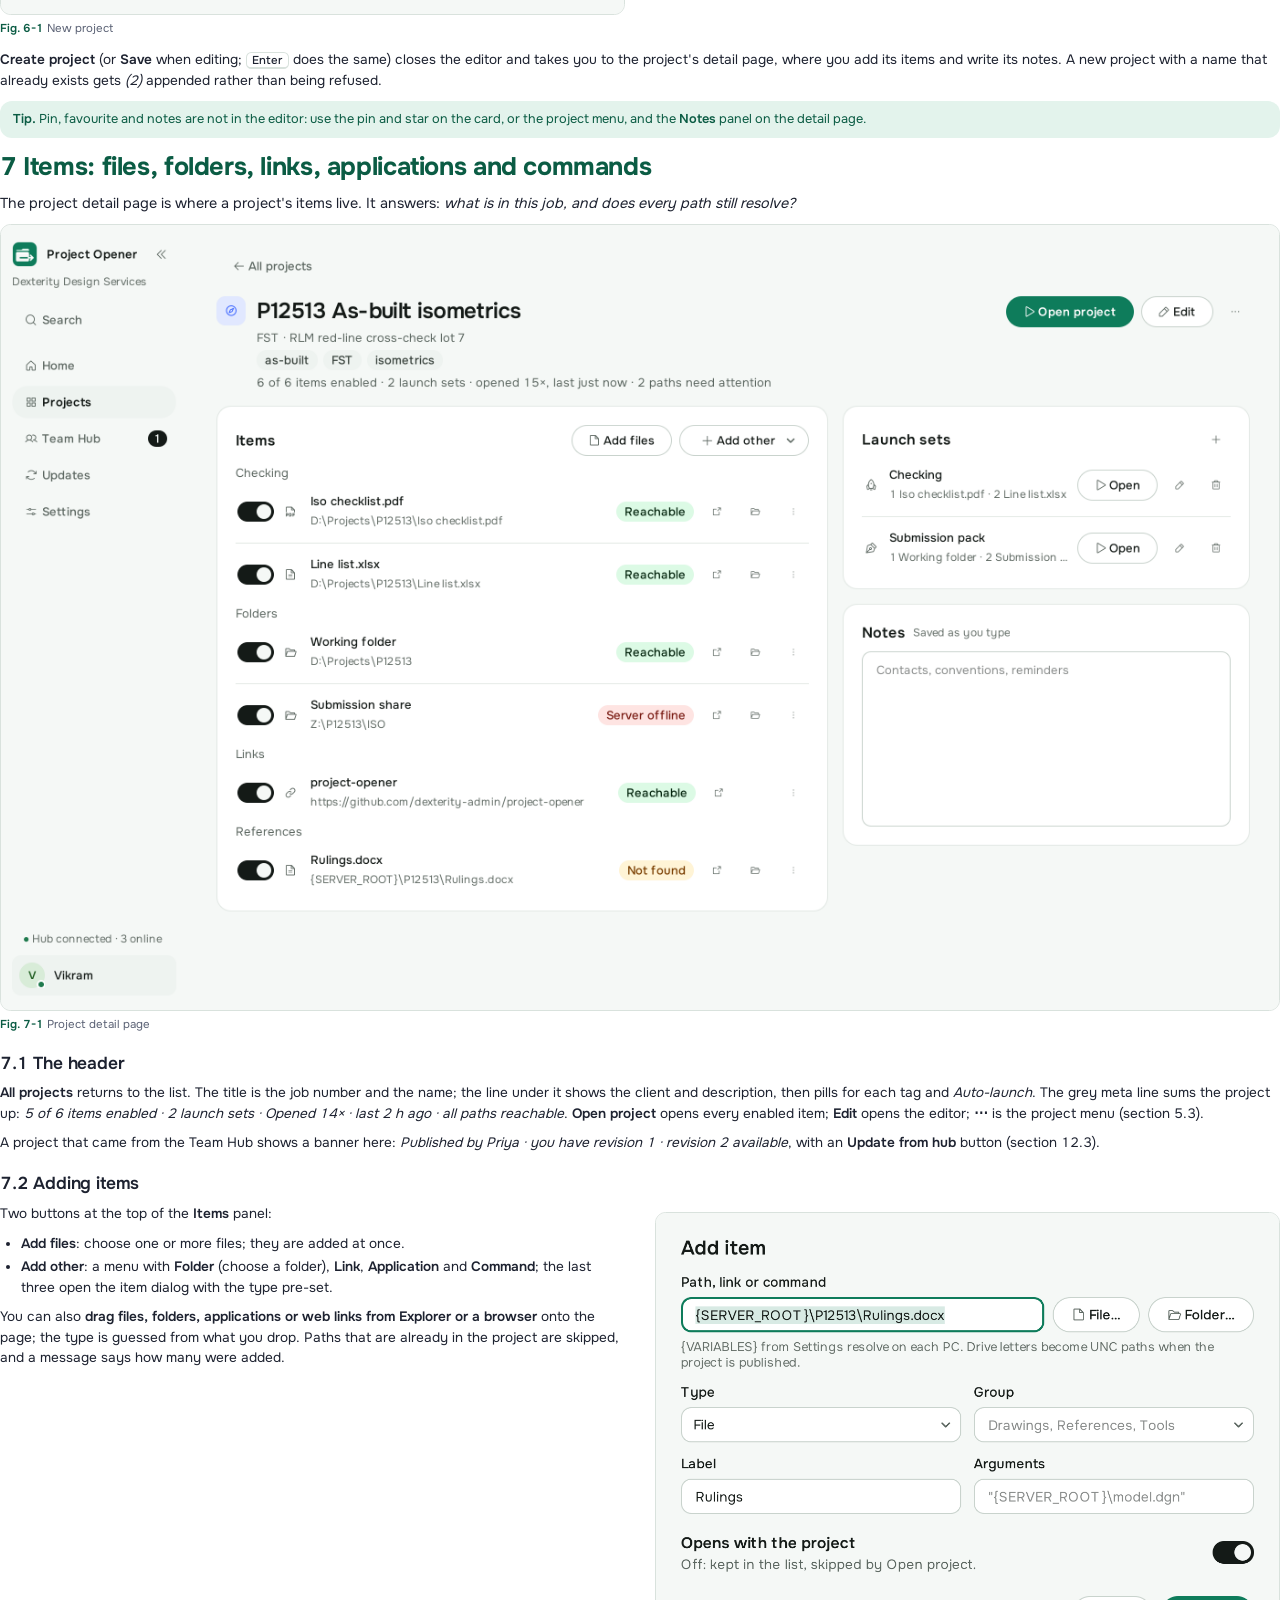
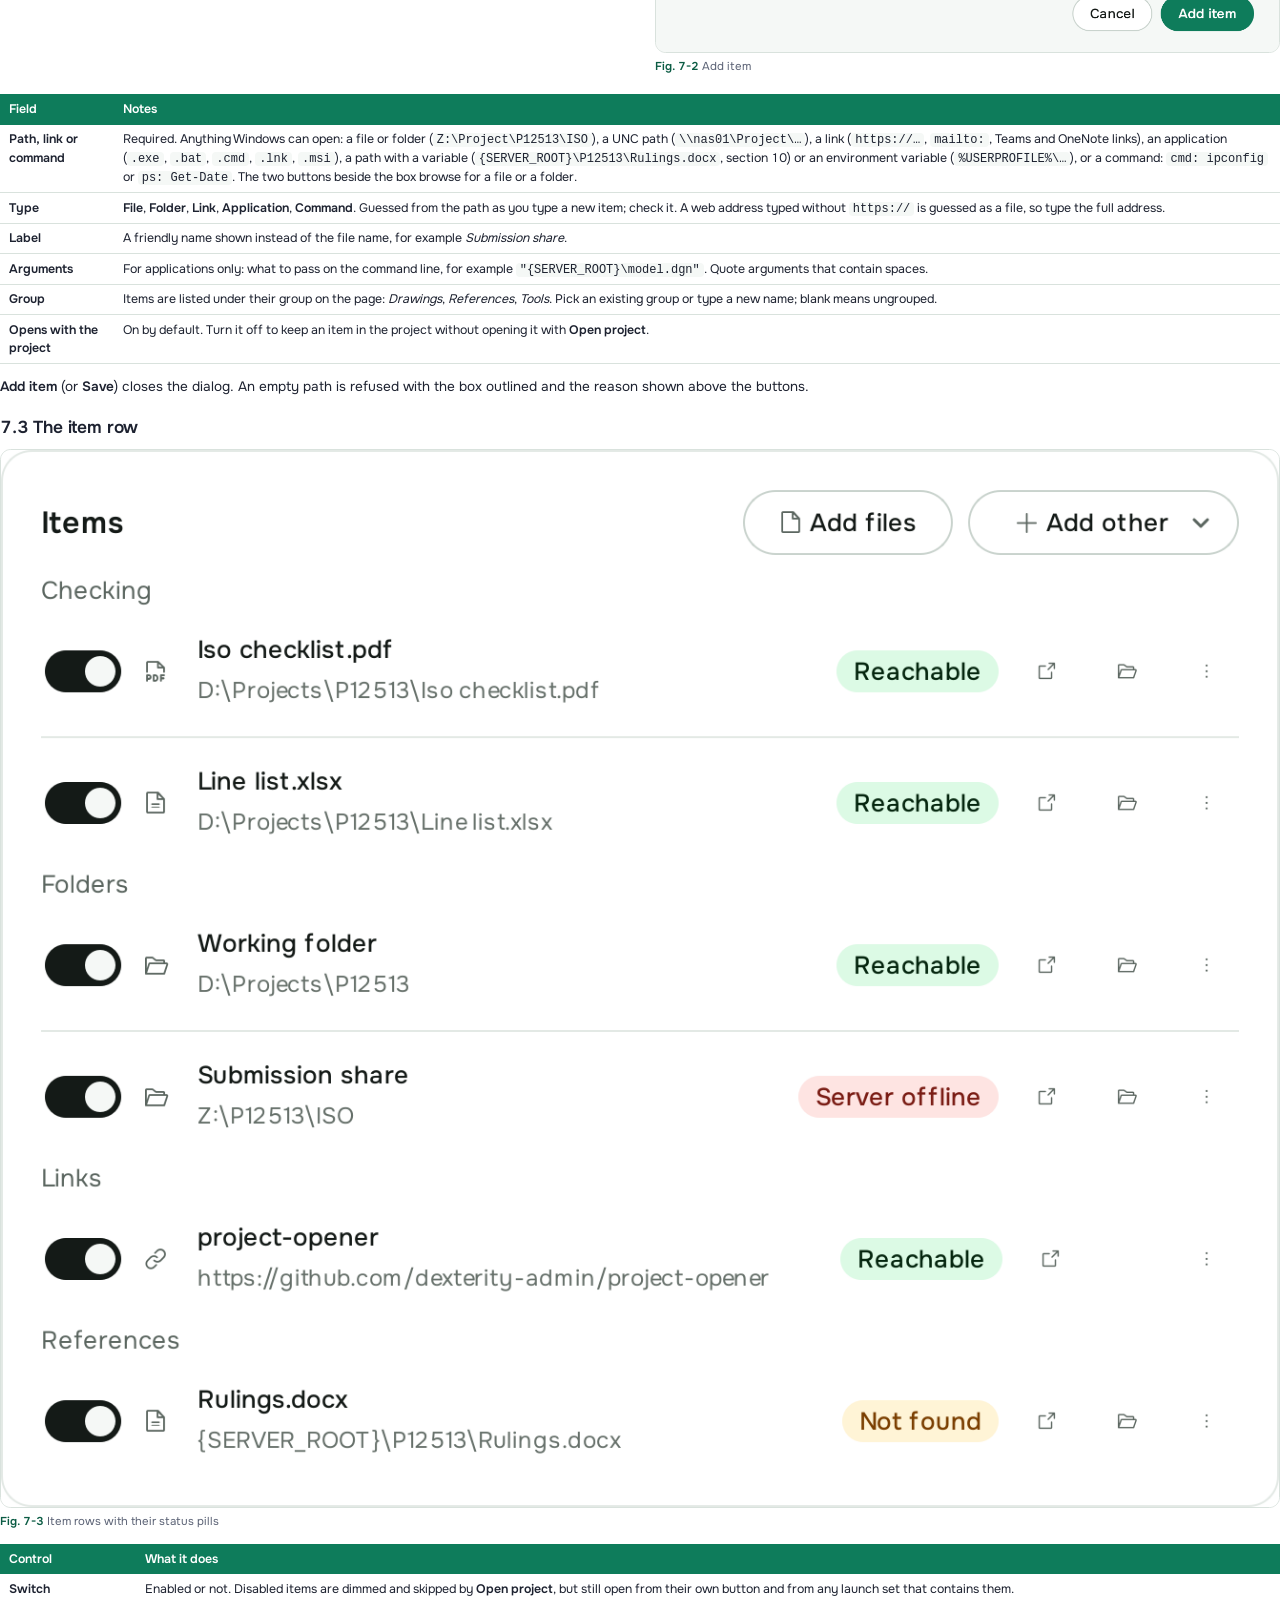
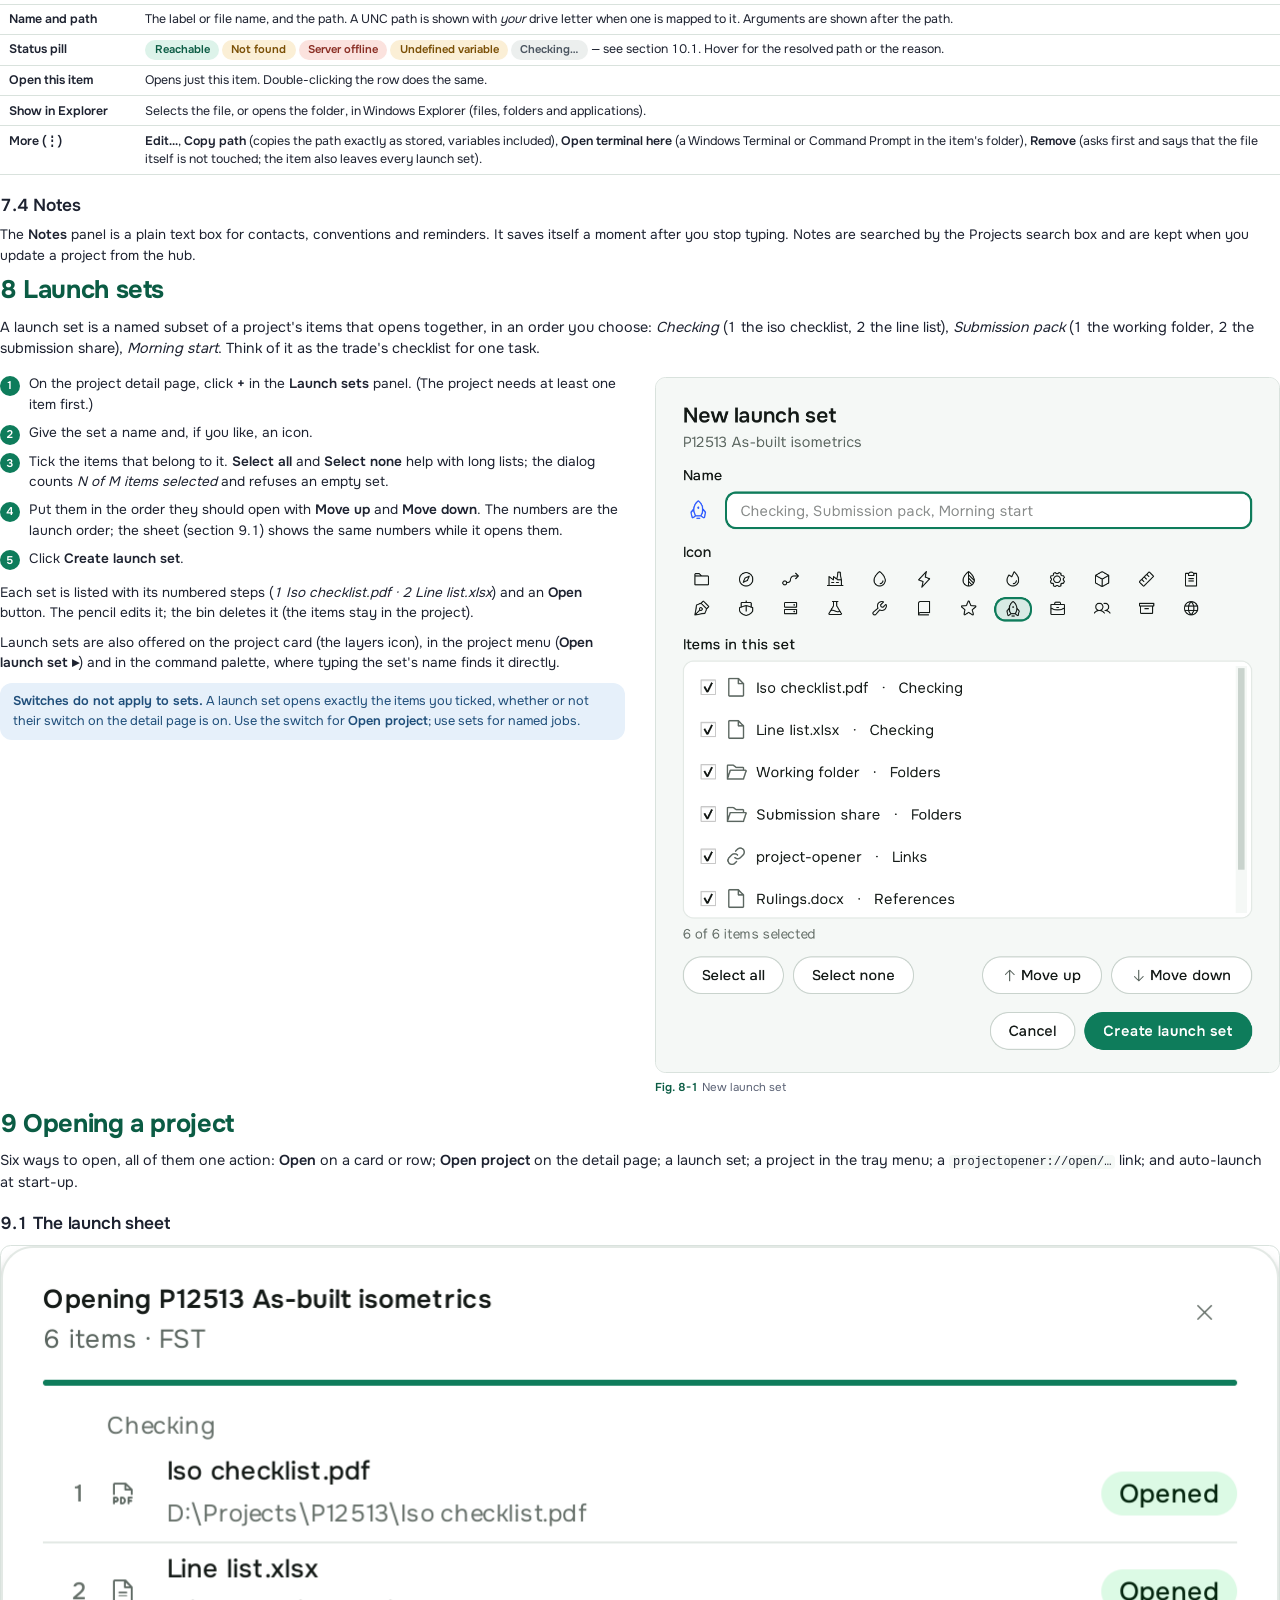
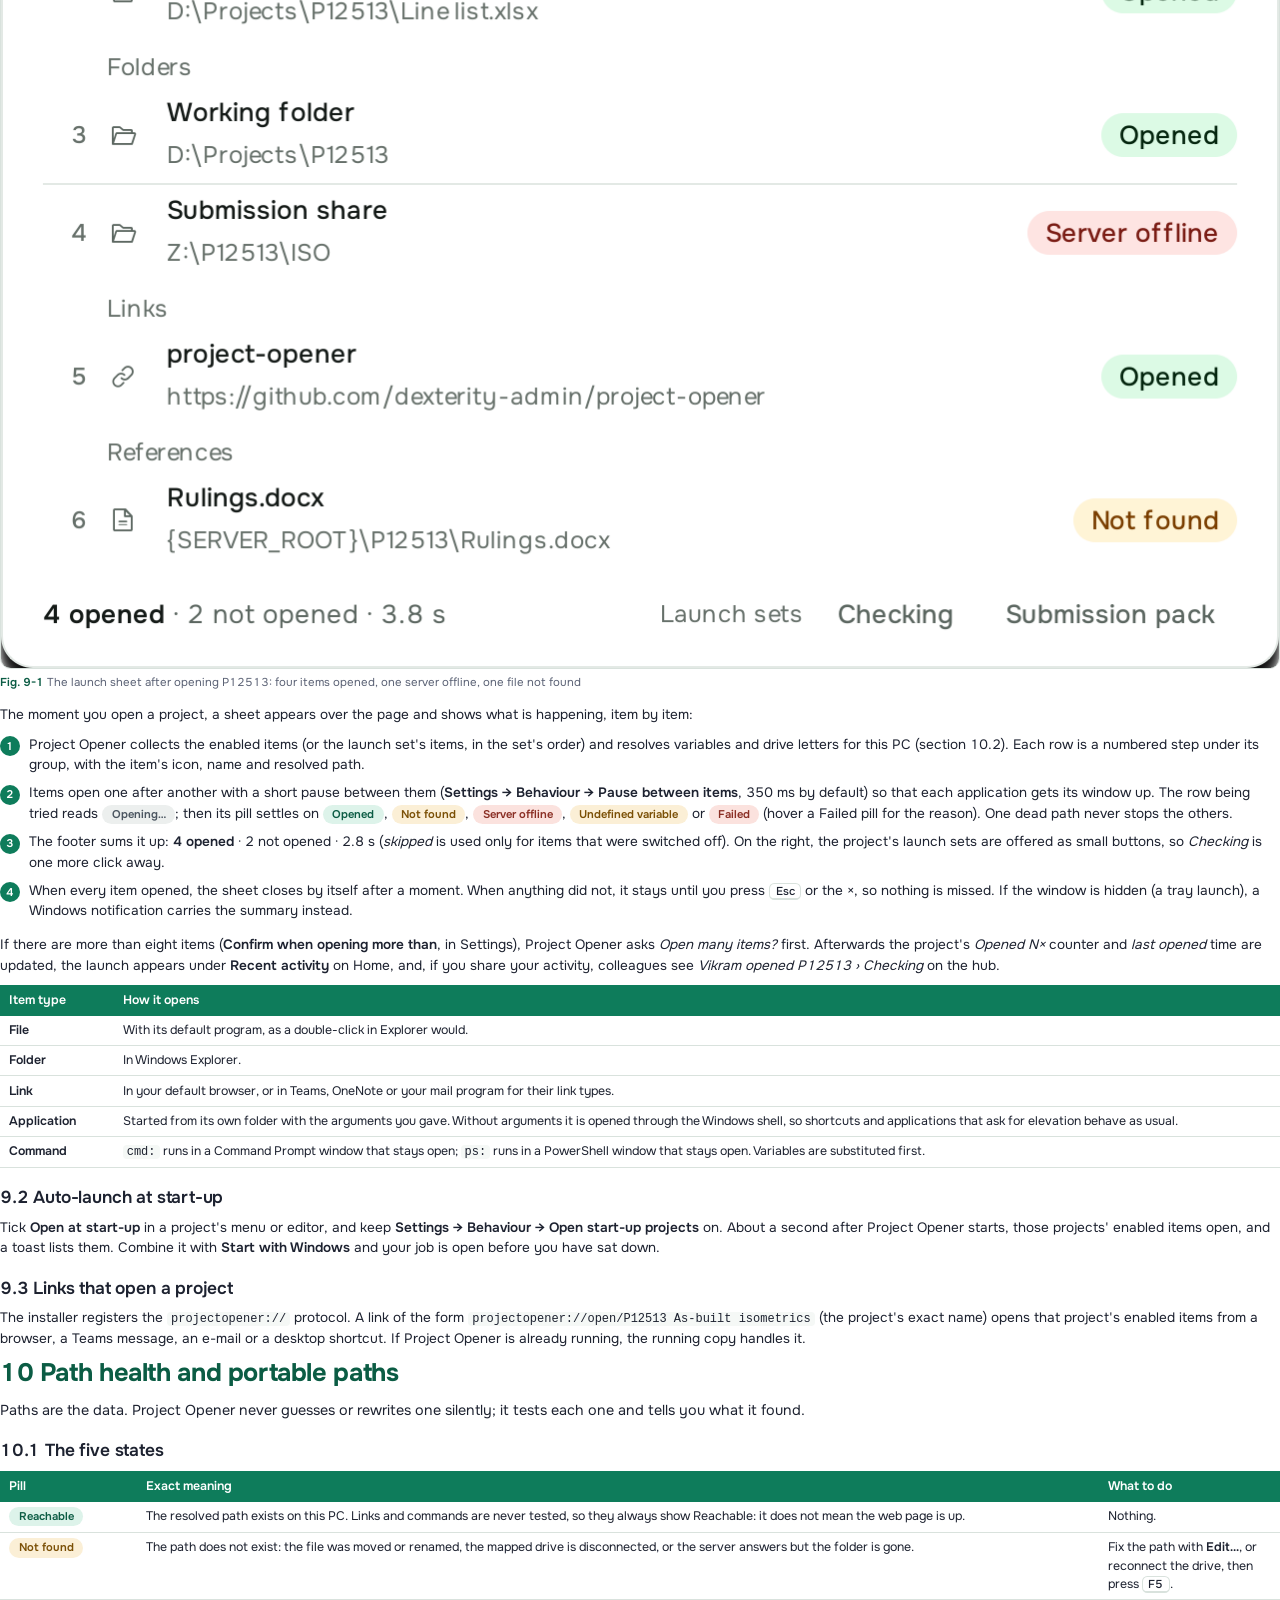
==== commit fc4c4f87: "Share to Dexterity Connect: a failed start is reported, and the guide lists it os.startfile can rais" ====
--- a/docs/guide/guide.html
+++ b/docs/guide/guide.html
@@ -116,15 +116,10 @@
         Leave <b>Start Project Opener when I sign in to Windows (minimised to the tray)</b> unticked unless you want it running from sign-in; you can change this later in Settings.</li>
     <li>Project Opener starts at the end of the installation. A Start-menu shortcut is added, and <code>projectopener://</code> links open in it.</li>
   </ol>
-  <div class="note"><b>The program runs from your PC, not from the share.</b> The installer copies Project Opener to this PC, for your
-  Windows user (<code>%LOCALAPPDATA%\Programs\Project Opener</code>), and the Start-menu shortcut points there. The office share holds only
-  the installer and the update mirror (<code>…\_ProjectOpenerHub\updates\</code>). Do not start <b>ProjectOpener.exe</b> from the share:
-  Windows then reads every program file over the network, and the window takes about a minute to appear (60 s measured) instead of a
-  few seconds.</div>
   <div class="note warn"><b>If Windows shows "Windows protected your PC" (SmartScreen)</b>, click <b>More info → Run anyway</b>. This appears because the
   installer is an internal build. Download the installer only from the hub folder or the official page above.</div>
-  <p>A portable zip is published with every release as well. Unzip it to a folder on this PC (not on the share, for the reason above) and run
-  <b>ProjectOpener.exe</b>; it keeps its data in the same per-user folder as the installed version, so you can switch between the two.</p>
+  <p>A portable zip is published with every release as well. Unzip it anywhere and run <b>ProjectOpener.exe</b>; it keeps its data in the same
+  per-user folder as the installed version, so you can switch between the two.</p>
 
   <h3>2.2 First start</h3>
   <div class="cols w60">
@@ -242,6 +237,7 @@
     <tr><td>Duplicate</td><td>Makes a copy named <i>&lt;name&gt; (copy)</i> with fresh counters and no pin.</td></tr>
     <tr><td>Publish to Team Hub…</td><td>Section 12.3.</td></tr>
     <tr><td>Send to colleague…</td><td>Section 12.4.</td></tr>
+    <tr><td>Share to Dexterity Connect…</td><td>Opens the share dialog of Dexterity Connect (the office messenger) with the project's title, client, description and an <b>Open in Project Opener</b> link filled in. Choose who it is for and click <b>Share</b> there. A colleague who has the same project opens it from the link with one click. If Dexterity Connect is not installed, a notice says so and nothing is sent.</td></tr>
     <tr><td>Export as JSON…</td><td>Saves the project as one file you can mail or keep; import it with <b>Settings → Data and backups → Import…</b>.</td></tr>
     <tr><td>Delete project</td><td>Asks for confirmation. Only the entry in Project Opener is removed; <b>the files themselves are not touched</b>.</td></tr>
   </table>
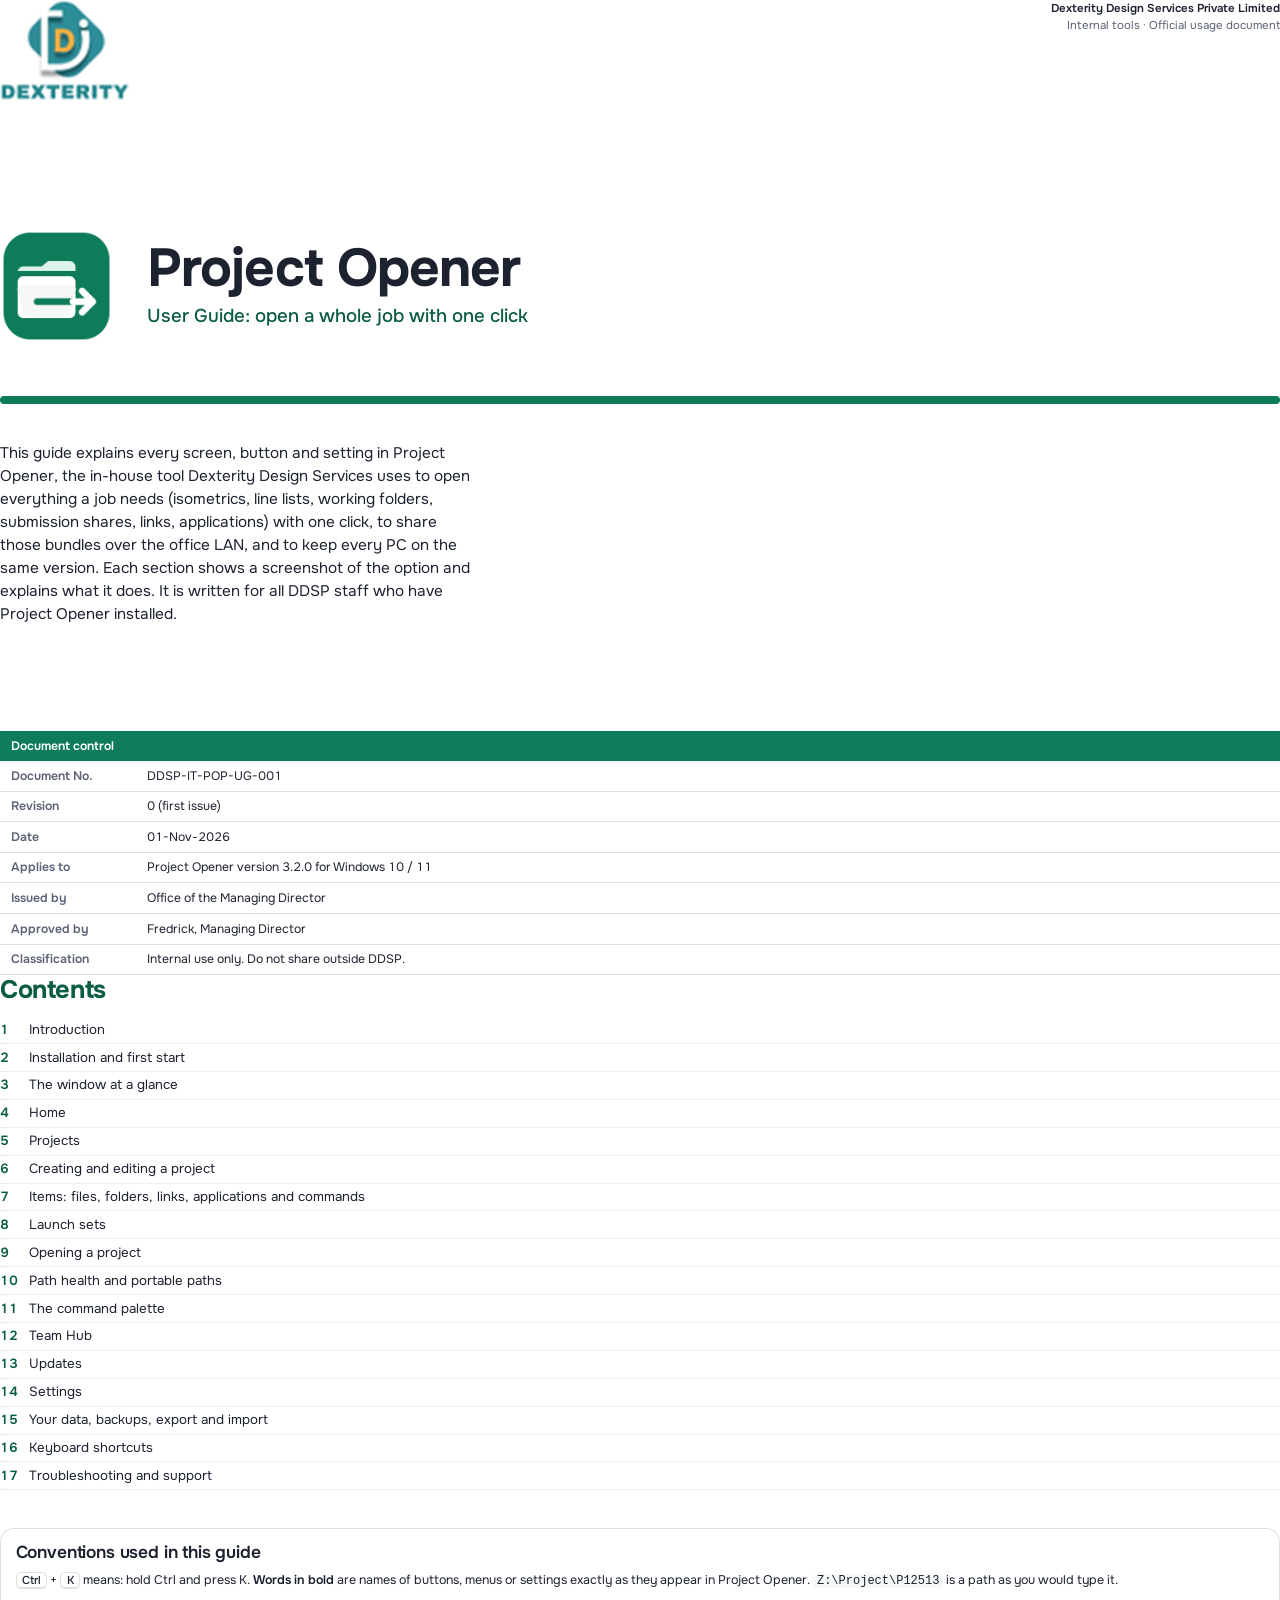
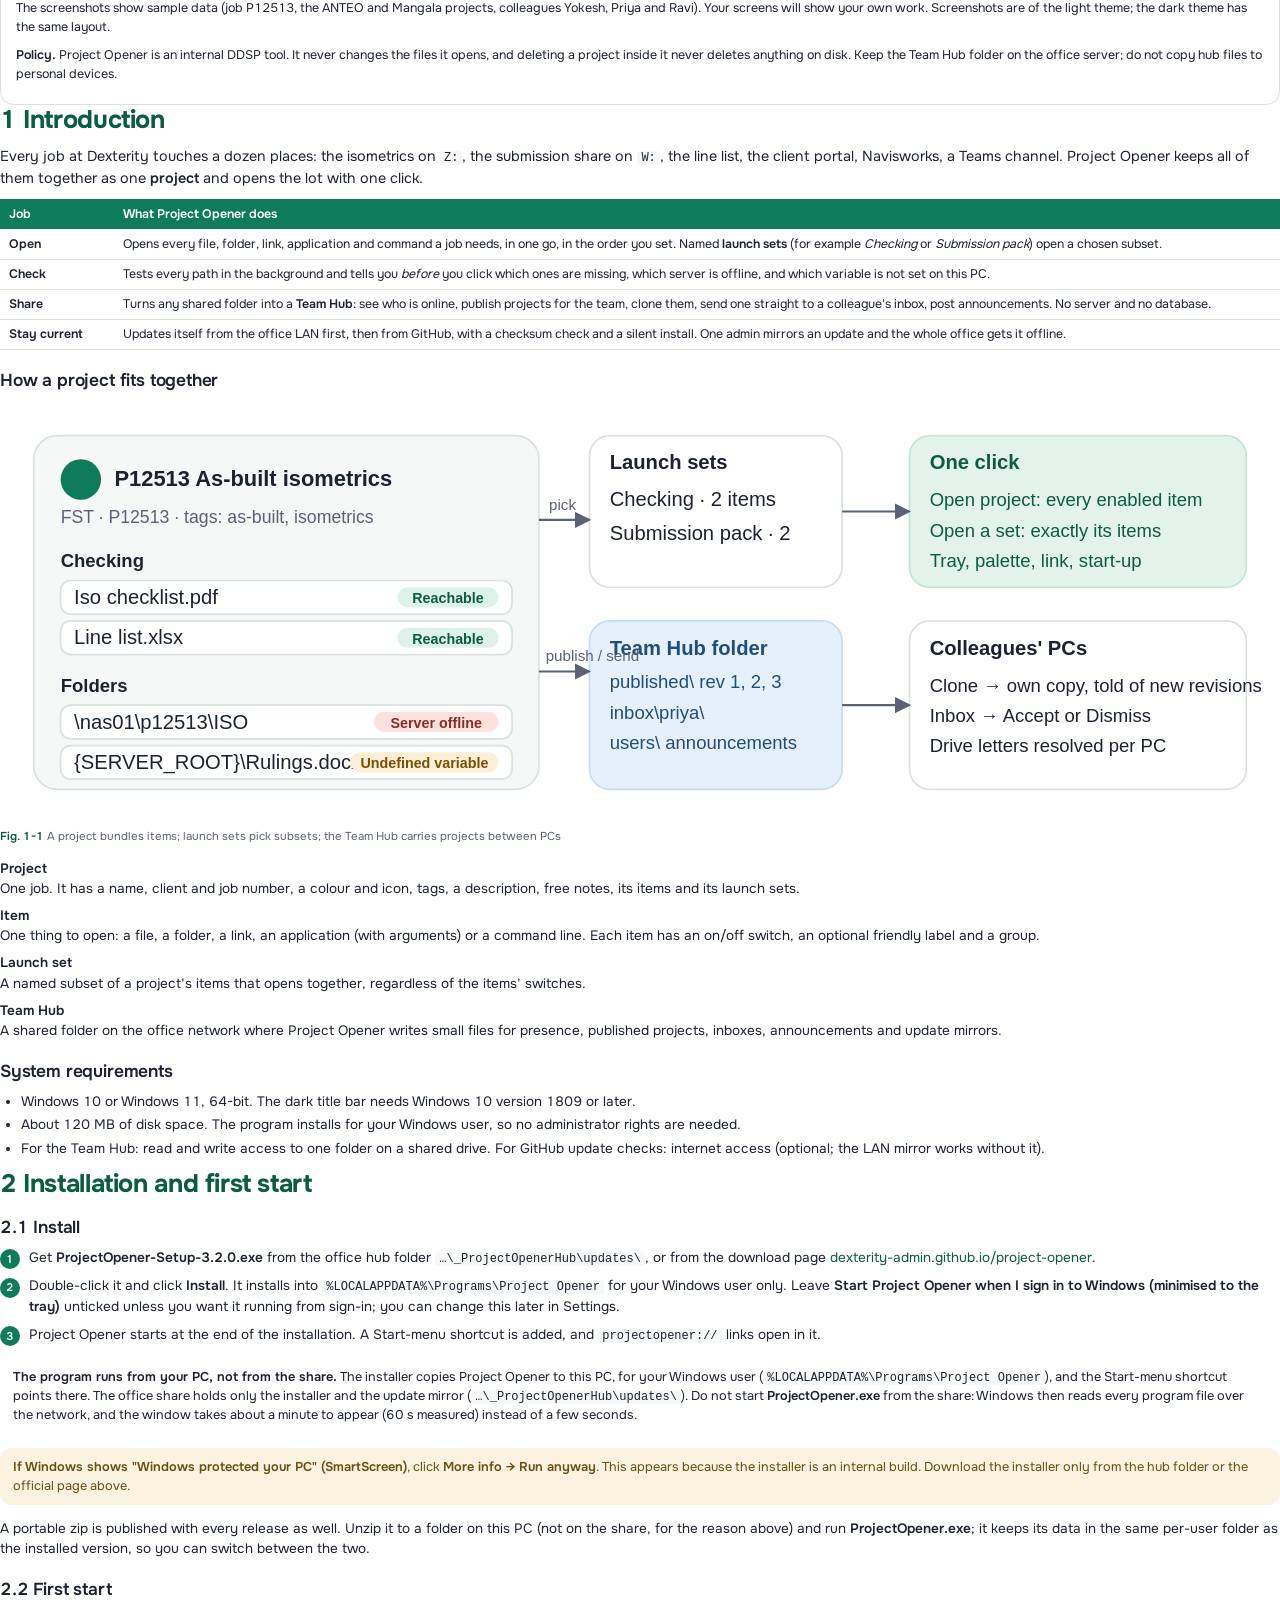
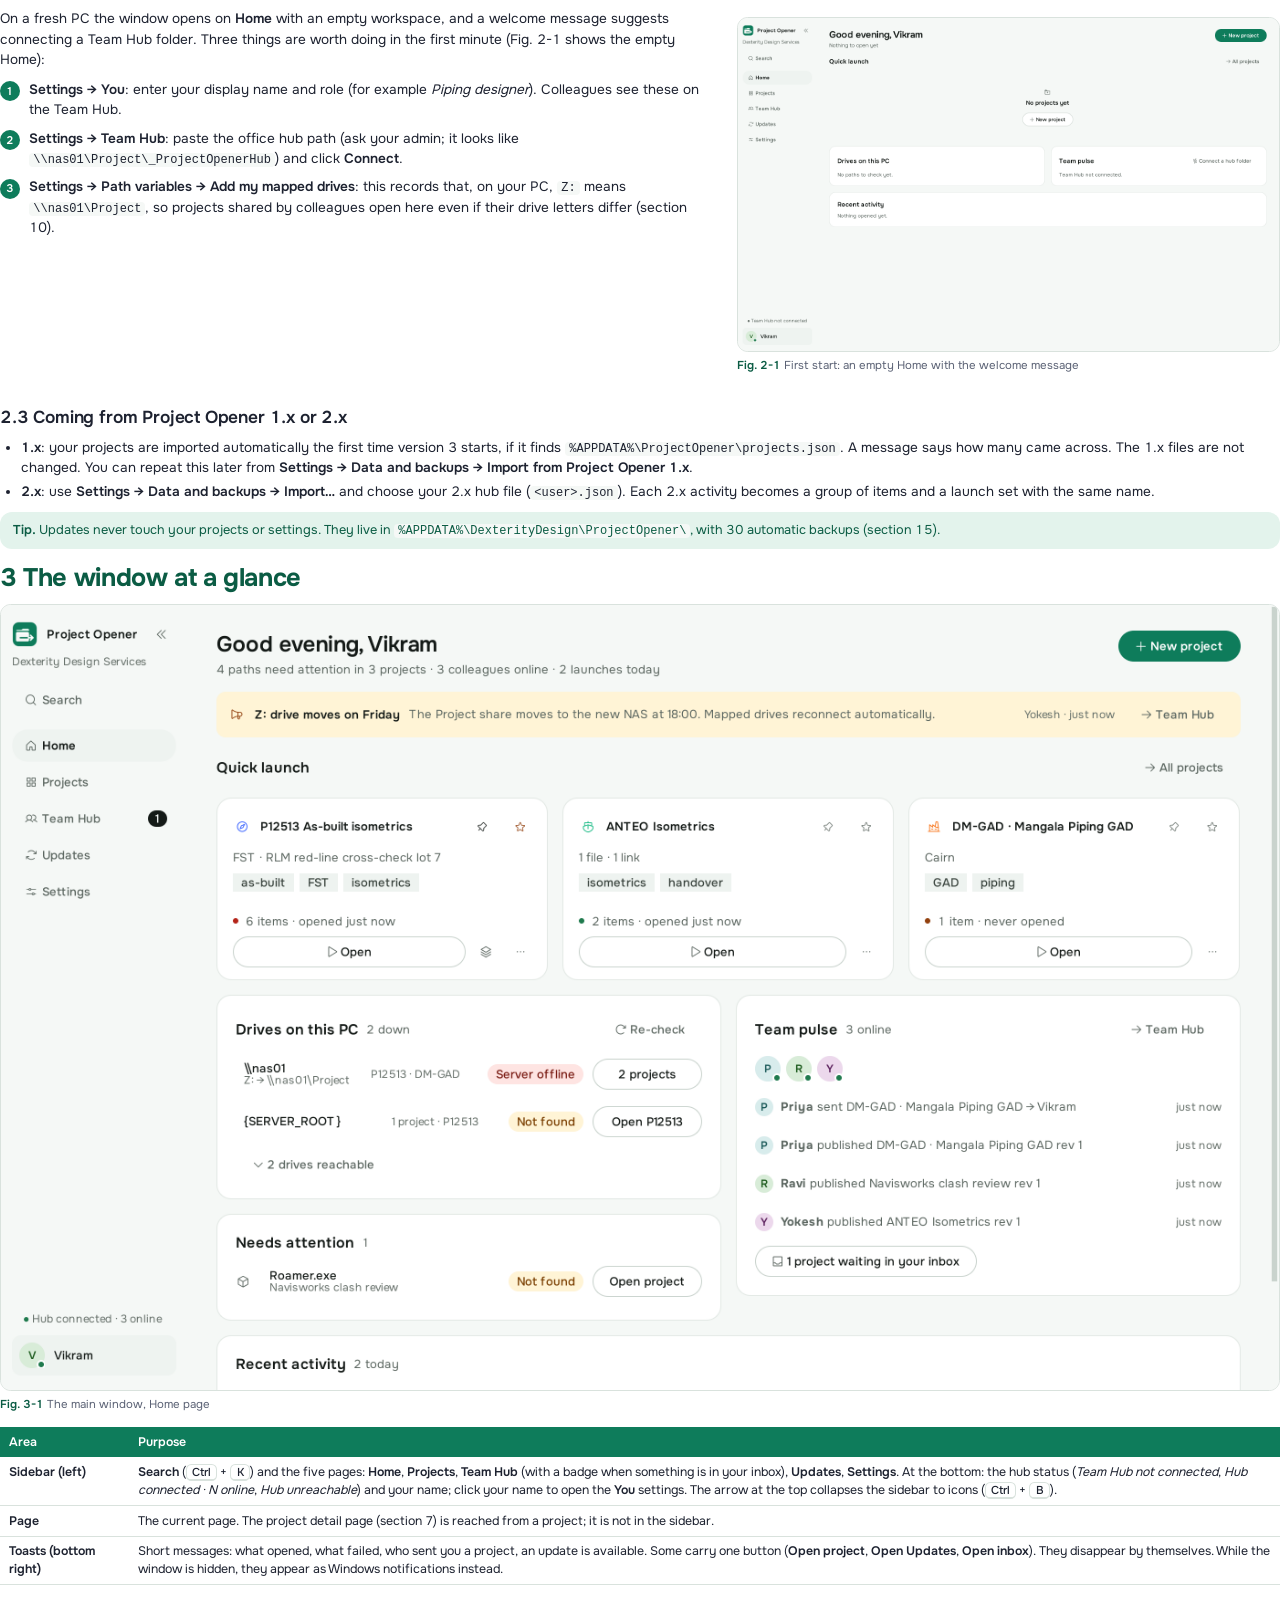
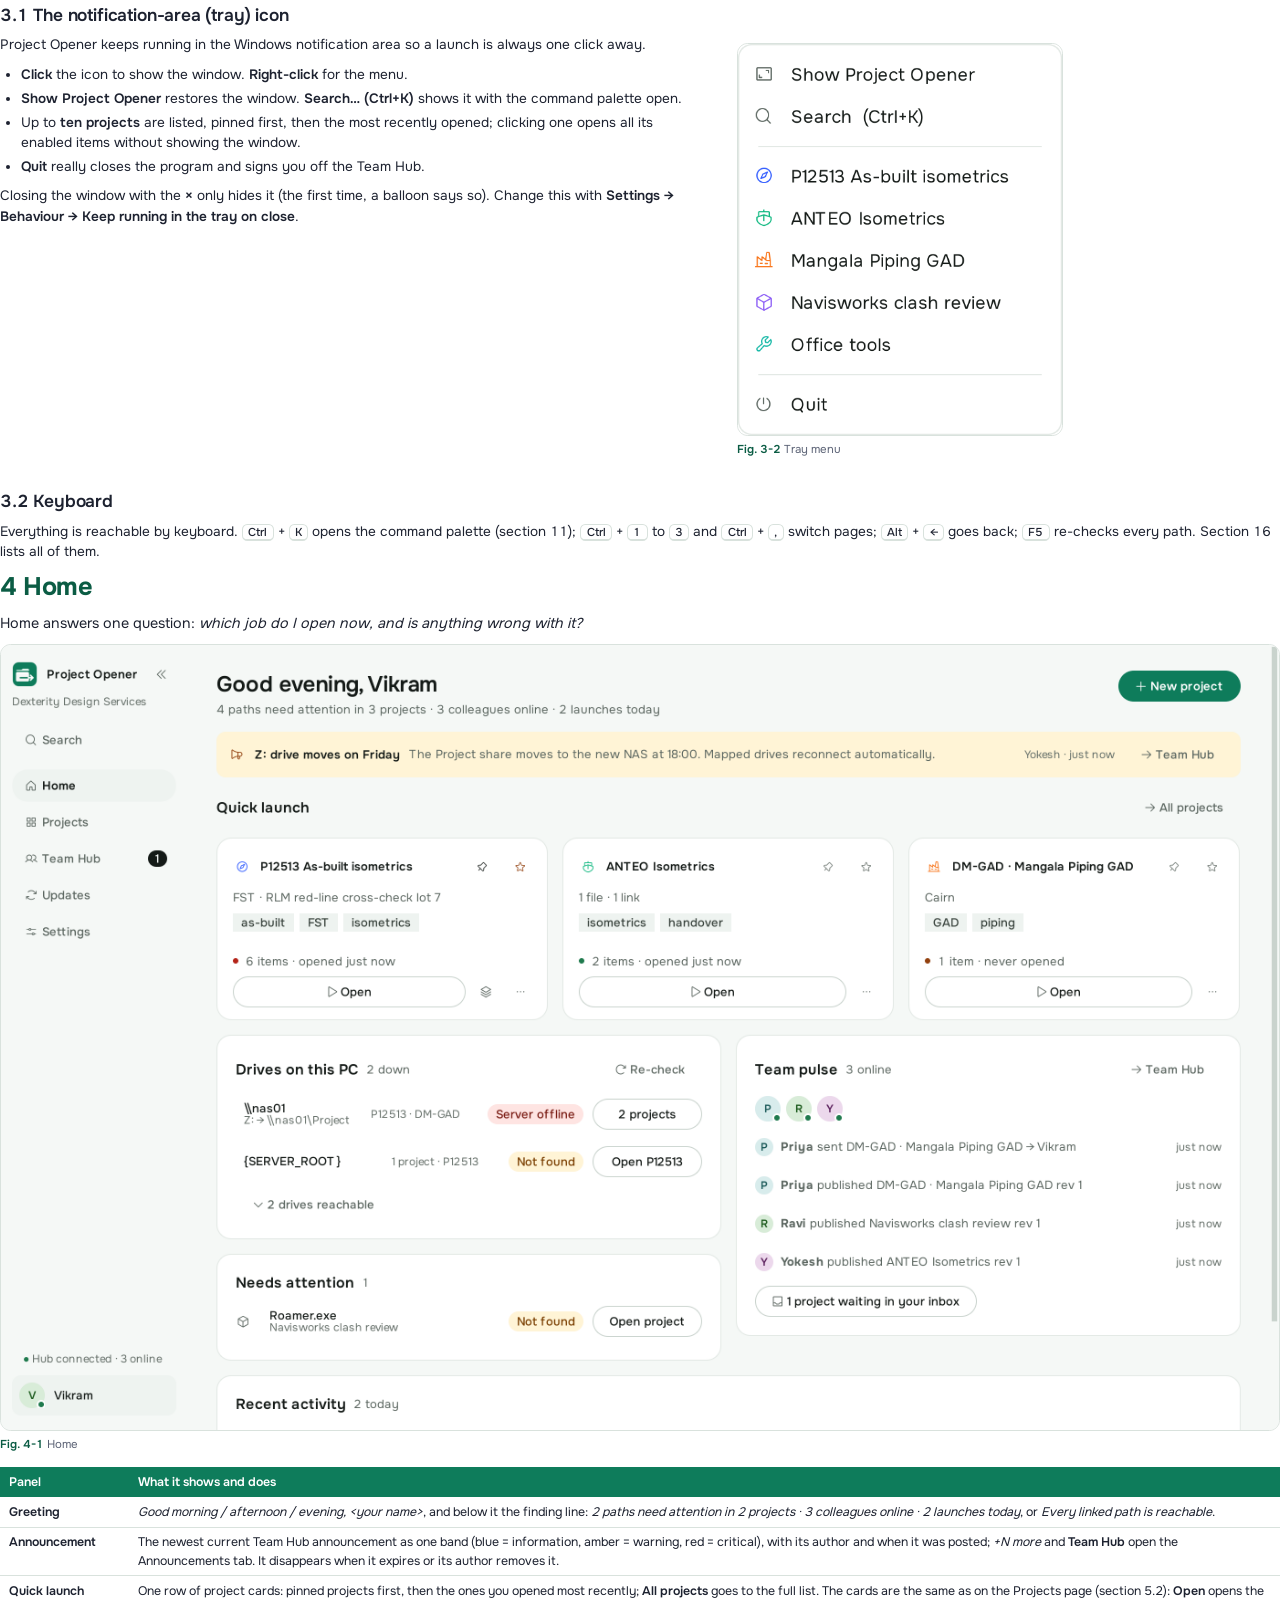
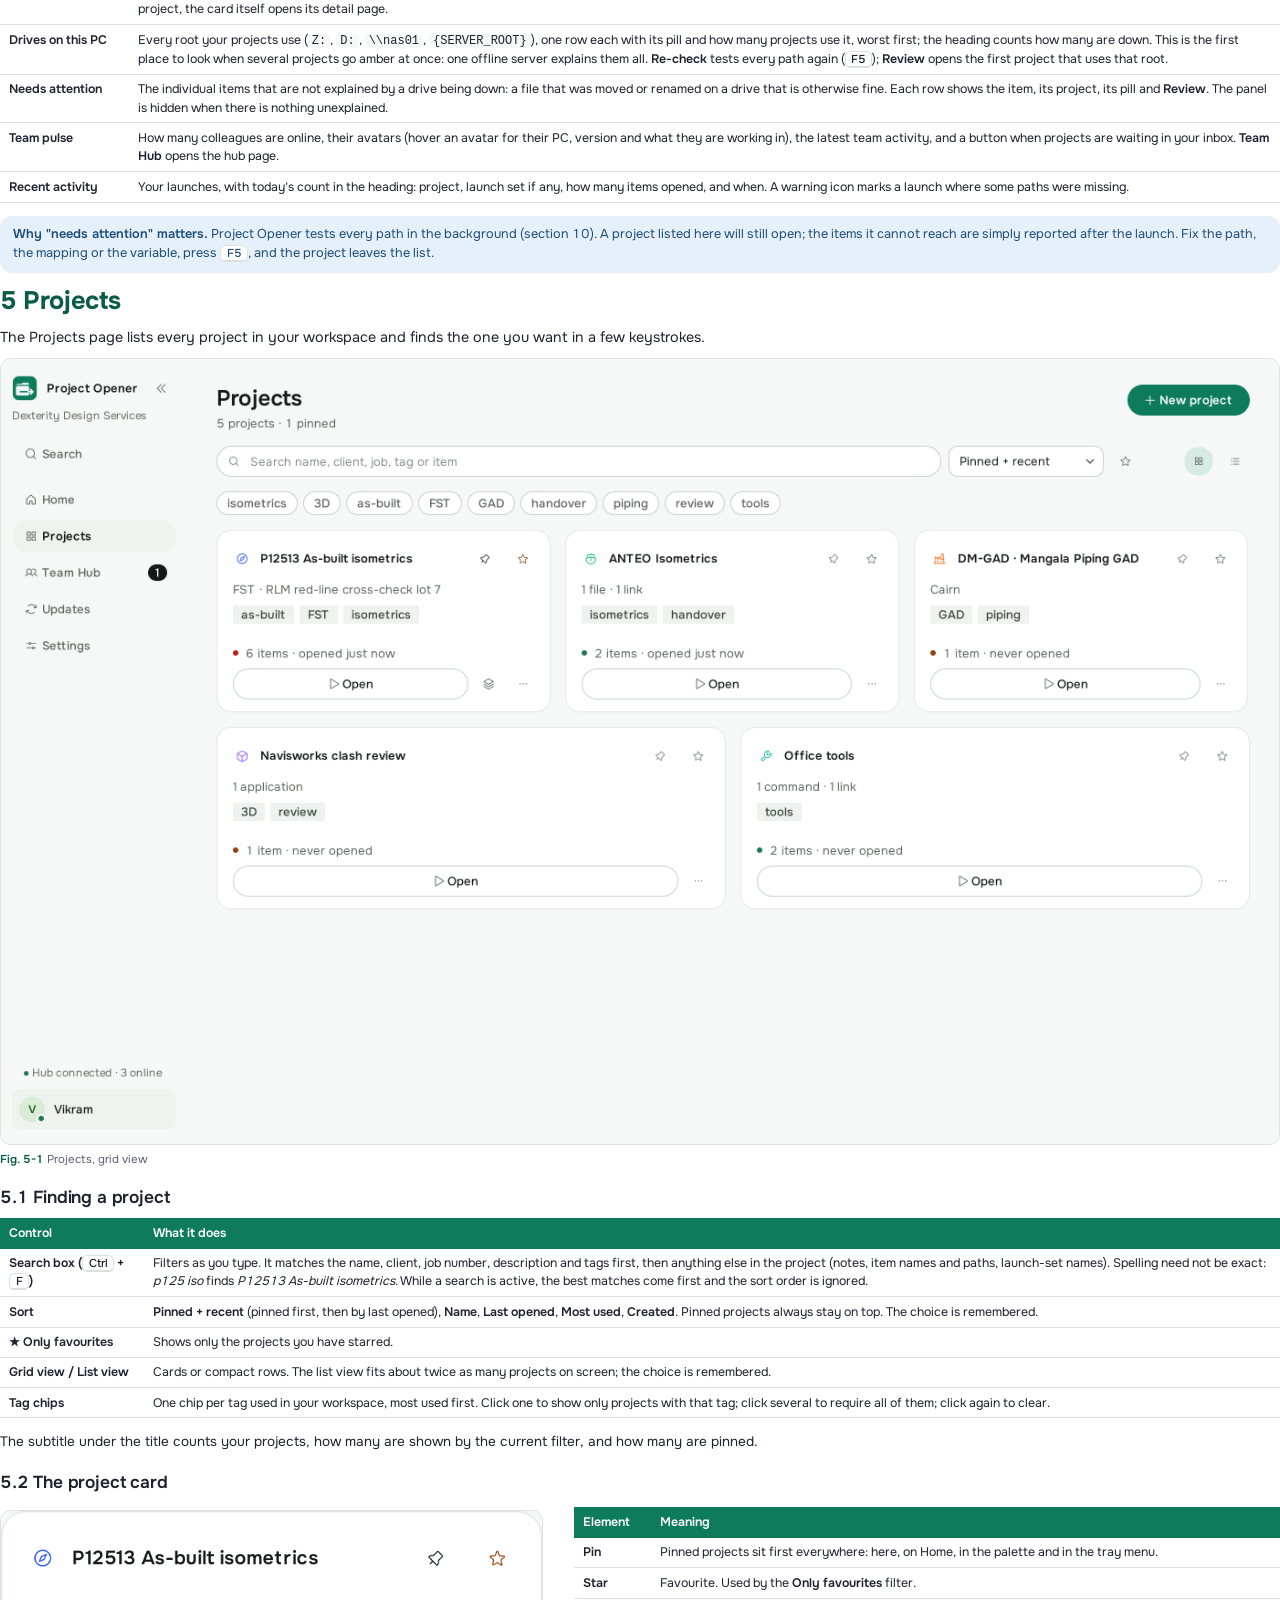
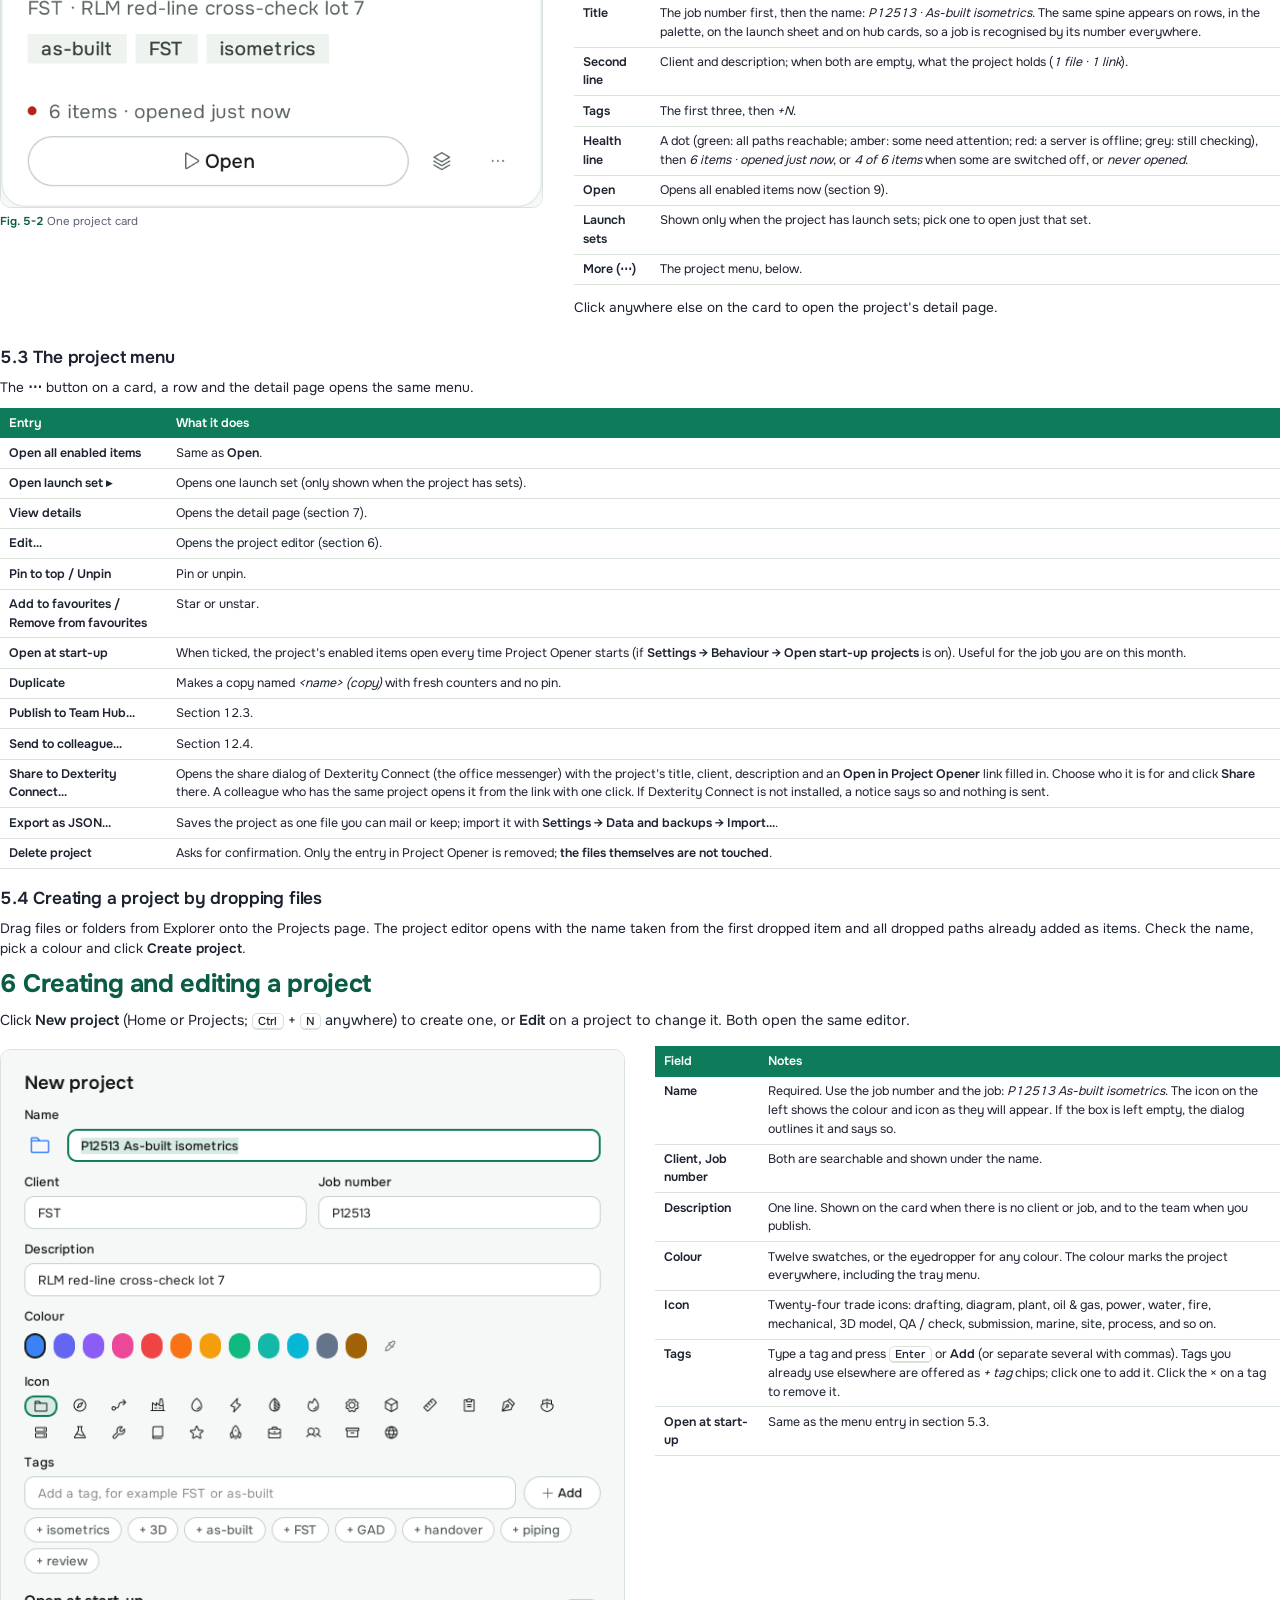
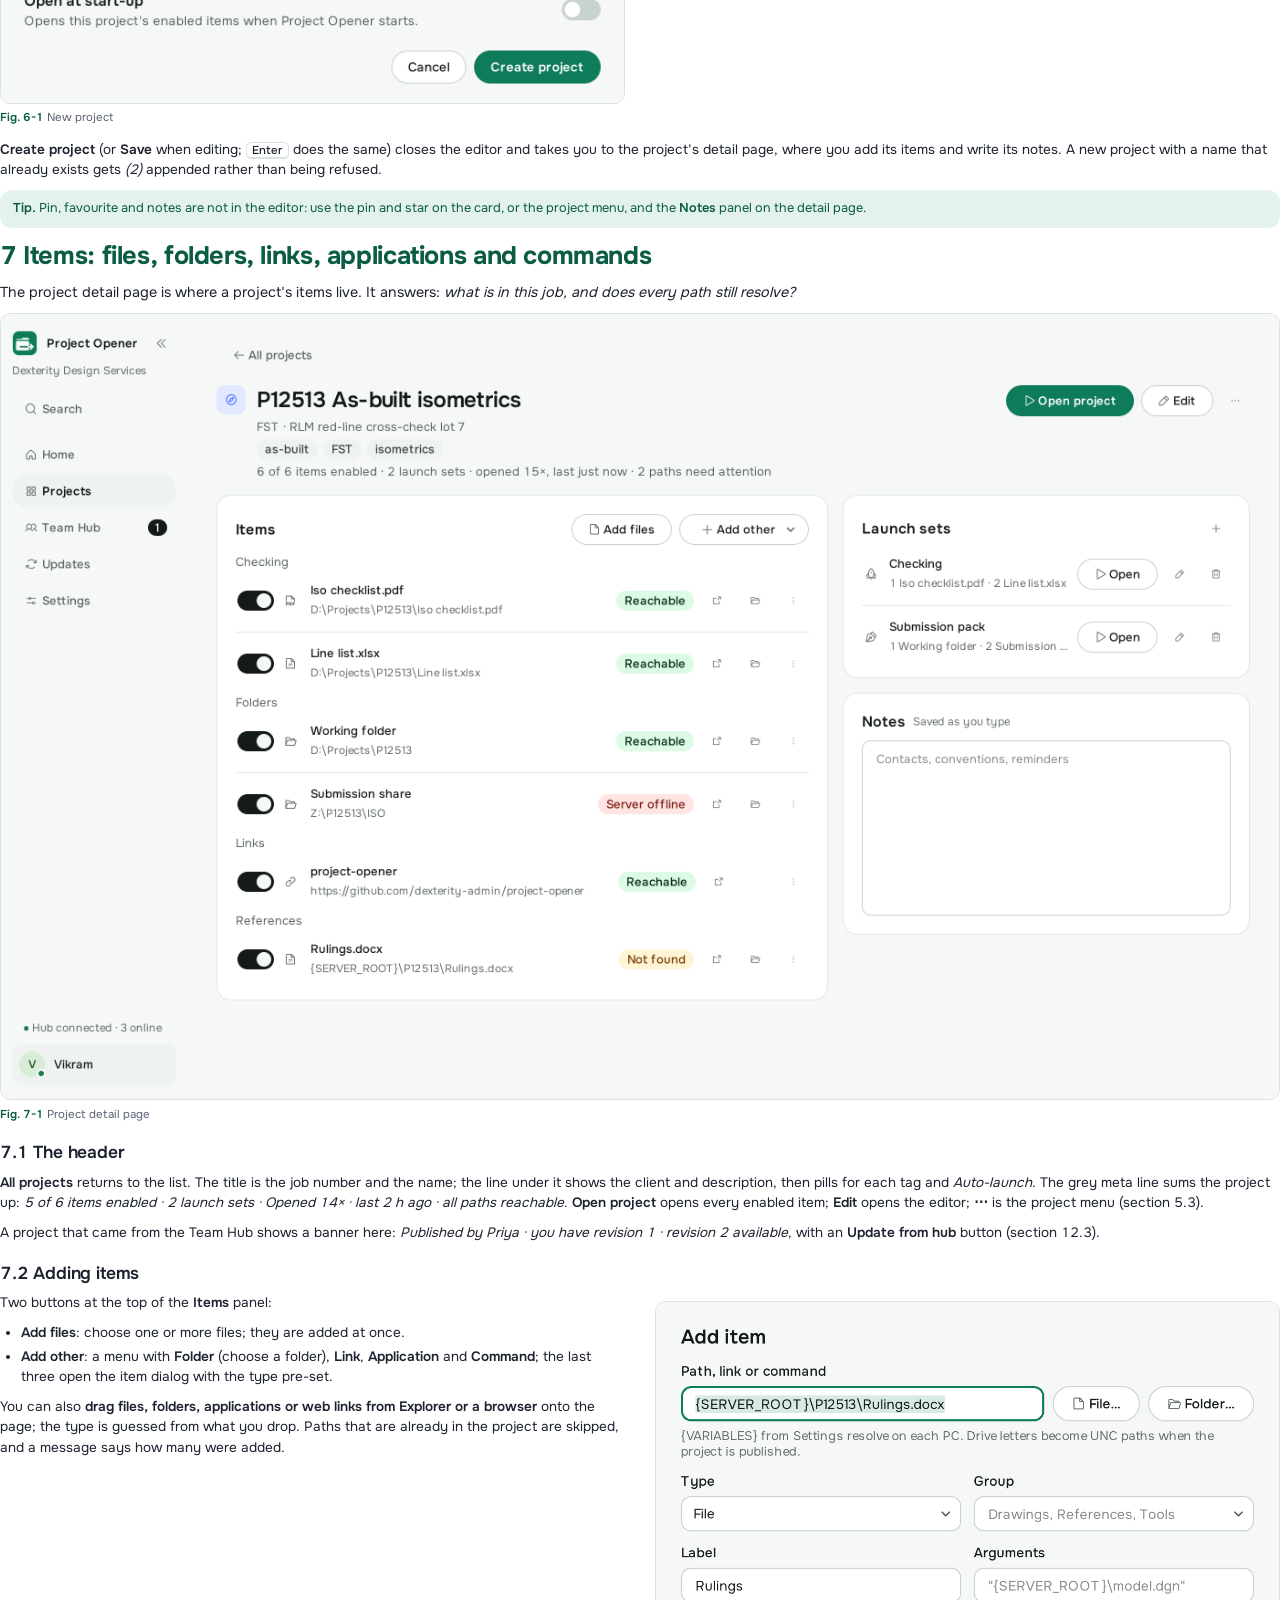
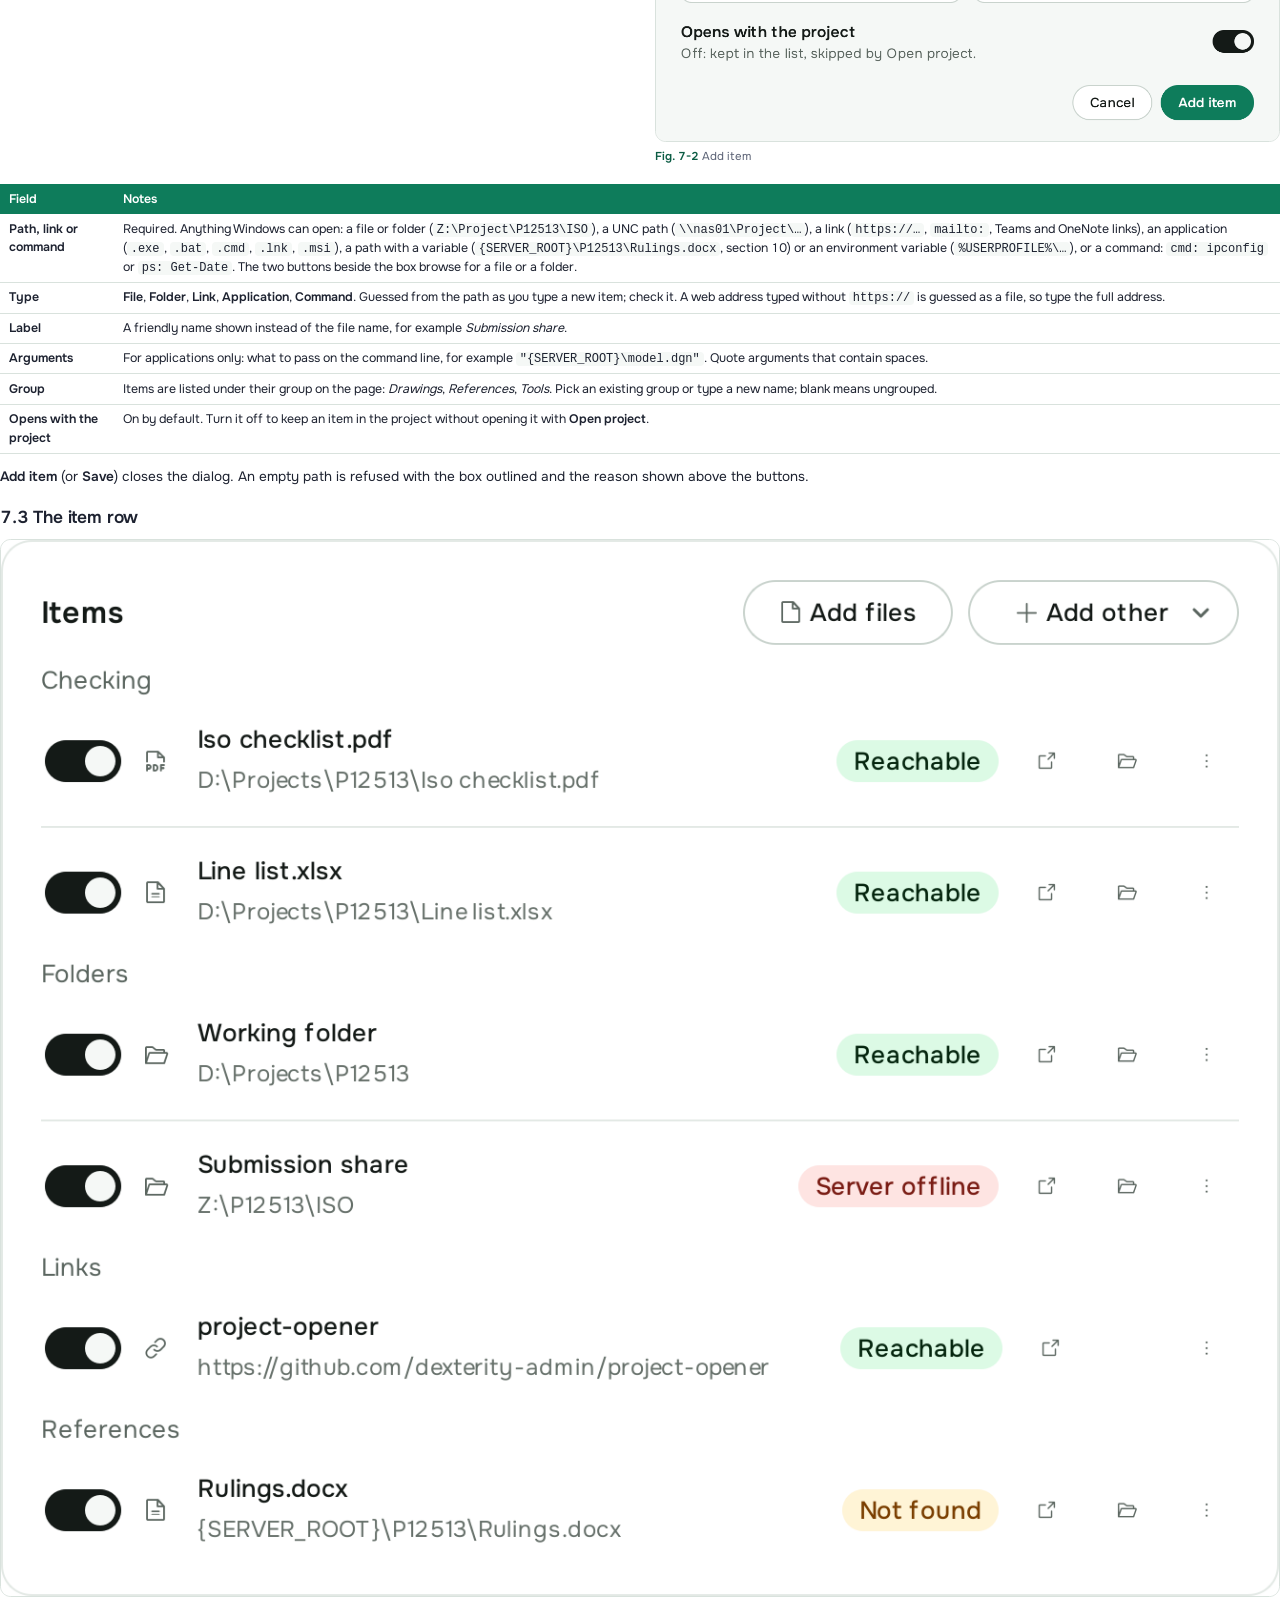
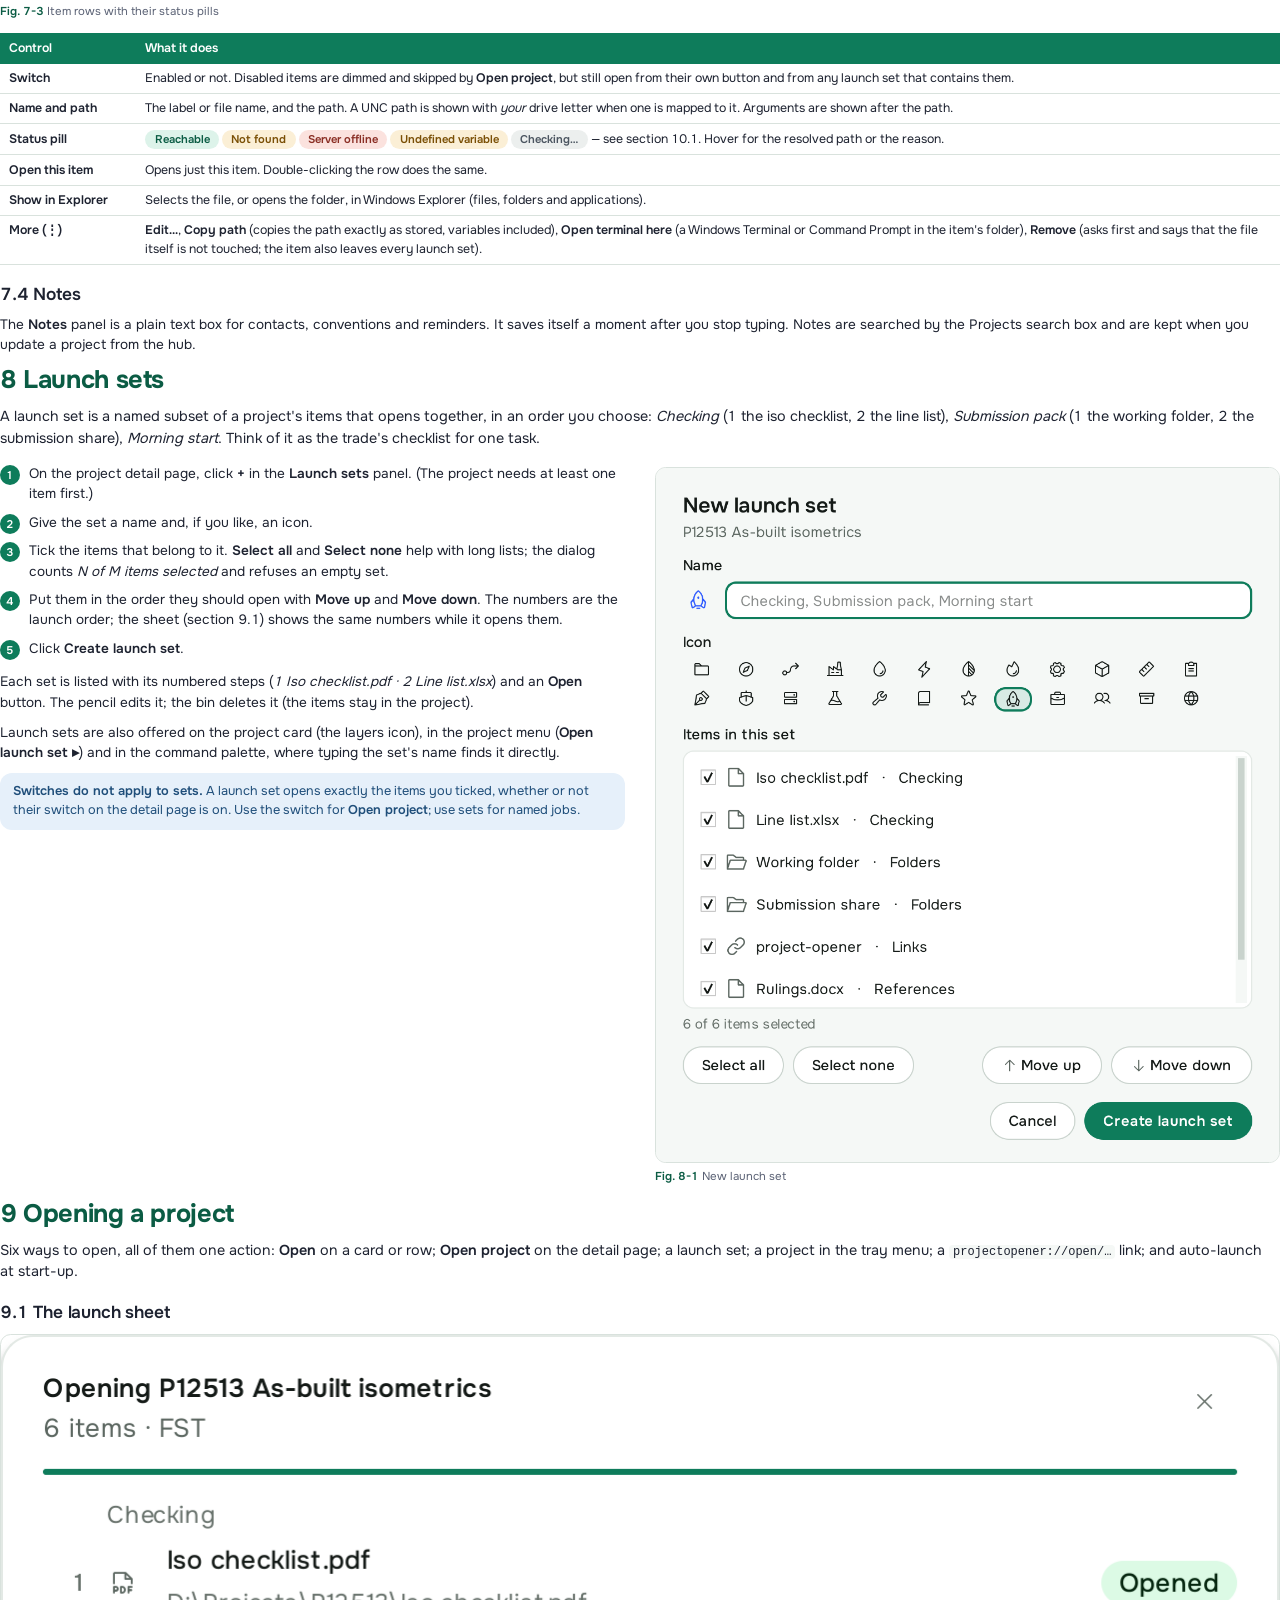
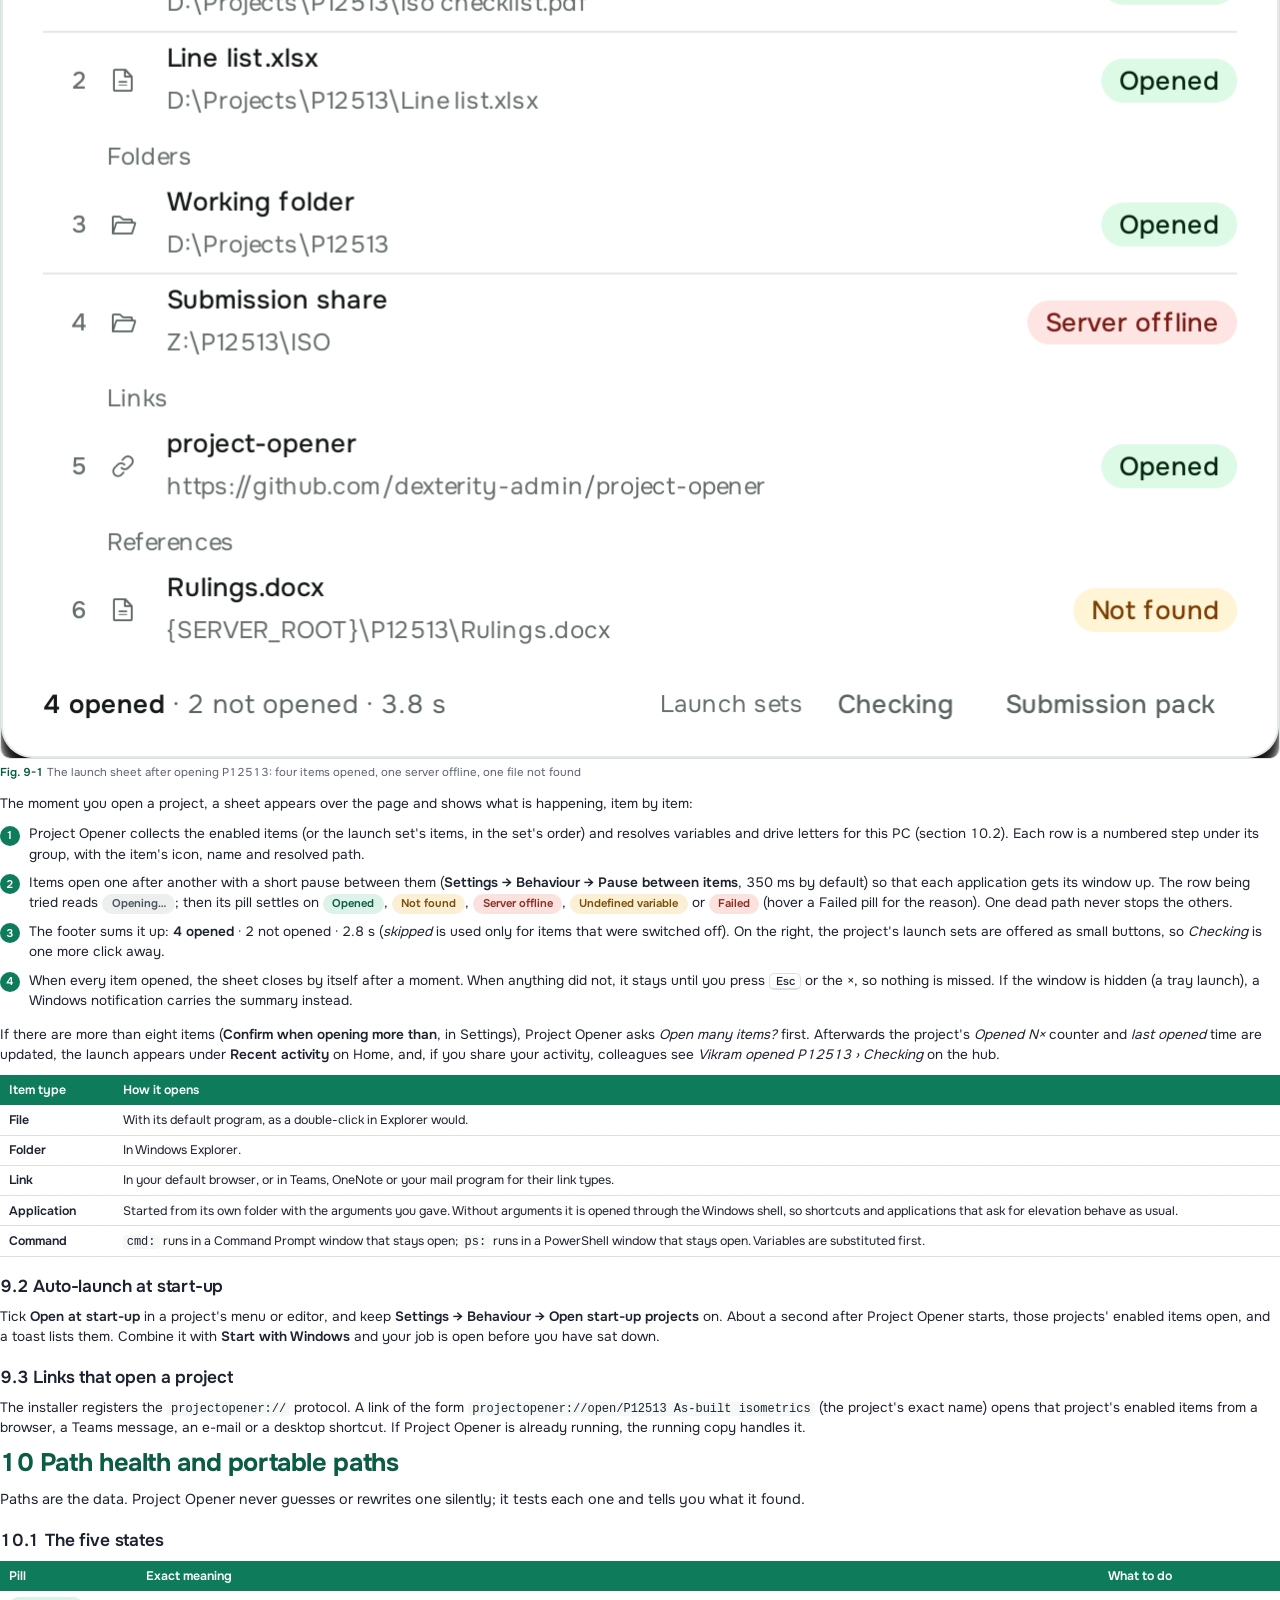
==== commit 7545becb: "Merge main into v4 for the 4.0.0 release Brings in Share to Dexterity Connect (3.2 UI) and the same-" ====
--- a/docs/guide/guide.html
+++ b/docs/guide/guide.html
@@ -116,10 +116,15 @@
         Leave <b>Start Project Opener when I sign in to Windows (minimised to the tray)</b> unticked unless you want it running from sign-in; you can change this later in Settings.</li>
     <li>Project Opener starts at the end of the installation. A Start-menu shortcut is added, and <code>projectopener://</code> links open in it.</li>
   </ol>
+  <div class="note"><b>The program runs from your PC, not from the share.</b> The installer copies Project Opener to this PC, for your
+  Windows user (<code>%LOCALAPPDATA%\Programs\Project Opener</code>), and the Start-menu shortcut points there. The office share holds only
+  the installer and the update mirror (<code>…\_ProjectOpenerHub\updates\</code>). Do not start <b>ProjectOpener.exe</b> from the share:
+  Windows then reads every program file over the network, and the window takes about a minute to appear (60 s measured) instead of a
+  few seconds.</div>
   <div class="note warn"><b>If Windows shows "Windows protected your PC" (SmartScreen)</b>, click <b>More info → Run anyway</b>. This appears because the
   installer is an internal build. Download the installer only from the hub folder or the official page above.</div>
-  <p>A portable zip is published with every release as well. Unzip it anywhere and run <b>ProjectOpener.exe</b>; it keeps its data in the same
-  per-user folder as the installed version, so you can switch between the two.</p>
+  <p>A portable zip is published with every release as well. Unzip it to a folder on this PC (not on the share, for the reason above) and run
+  <b>ProjectOpener.exe</b>; it keeps its data in the same per-user folder as the installed version, so you can switch between the two.</p>
 
   <h3>2.2 First start</h3>
   <div class="cols w60">
